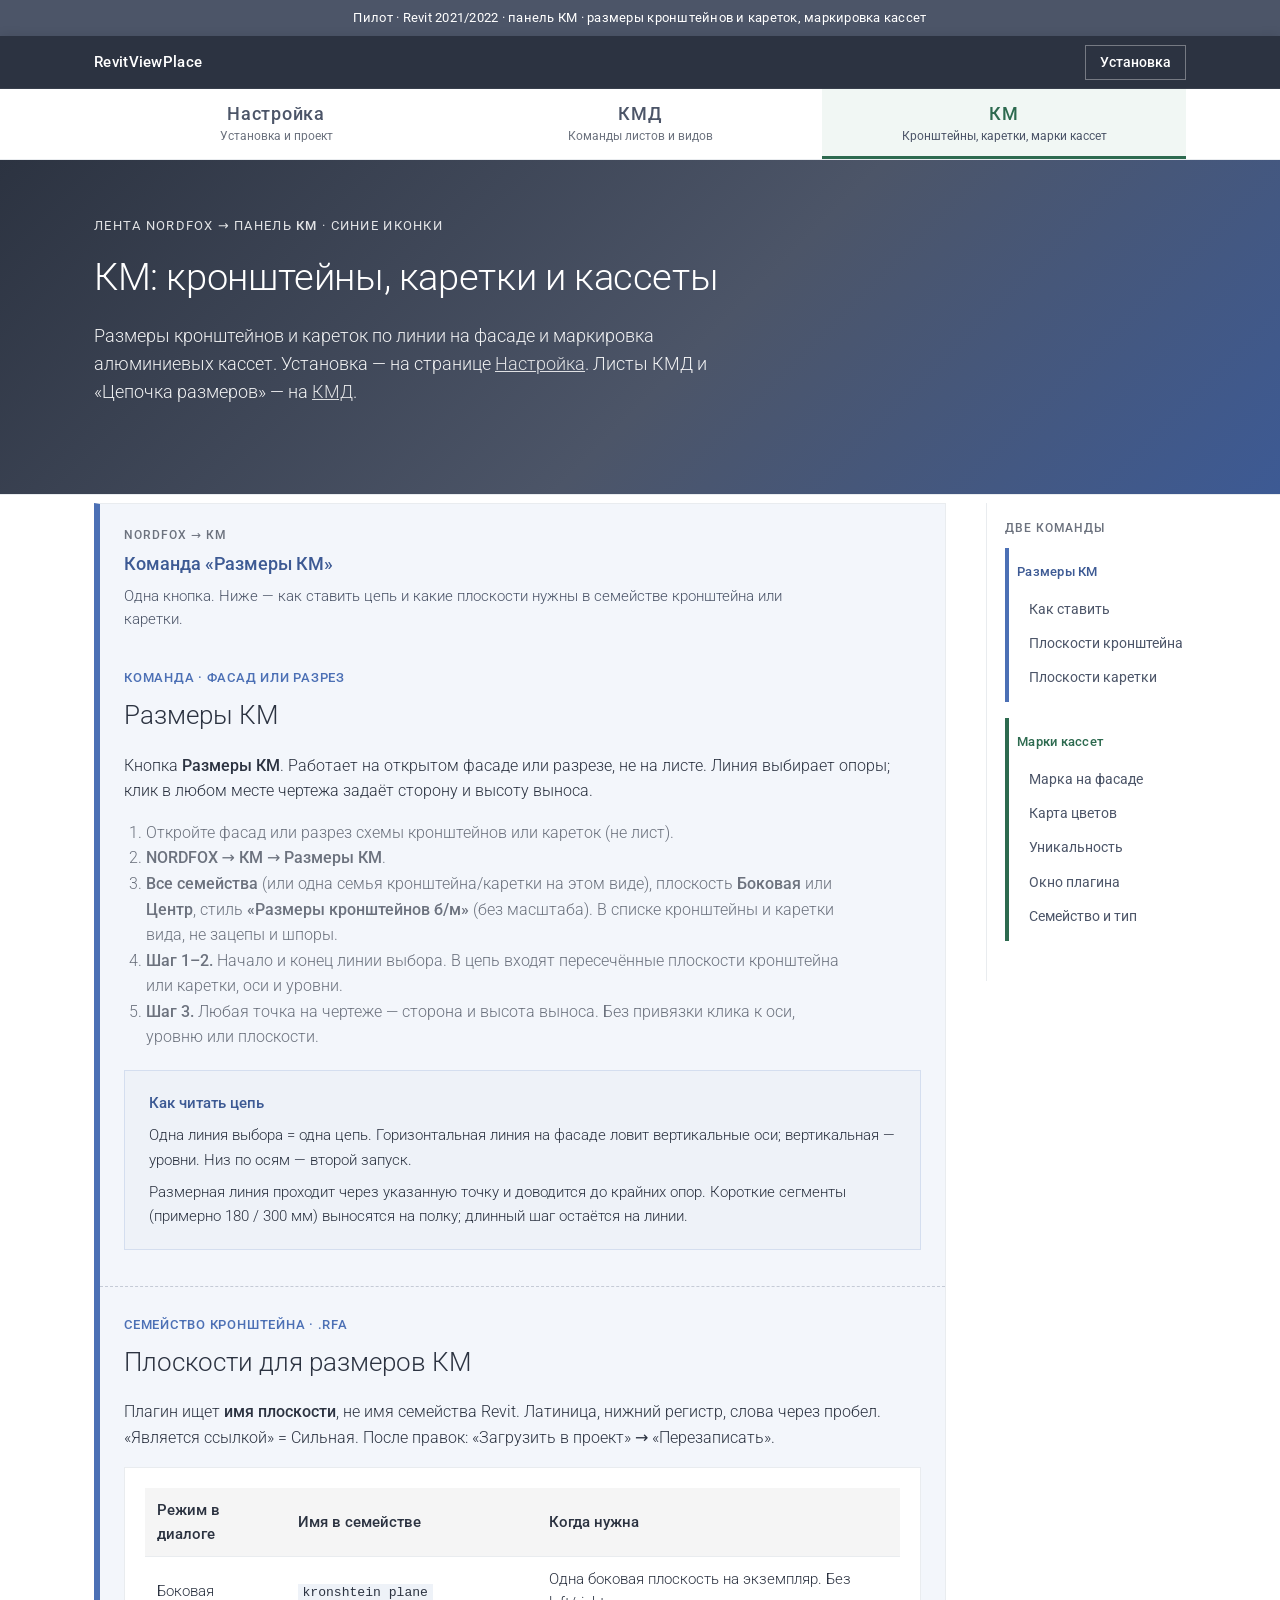
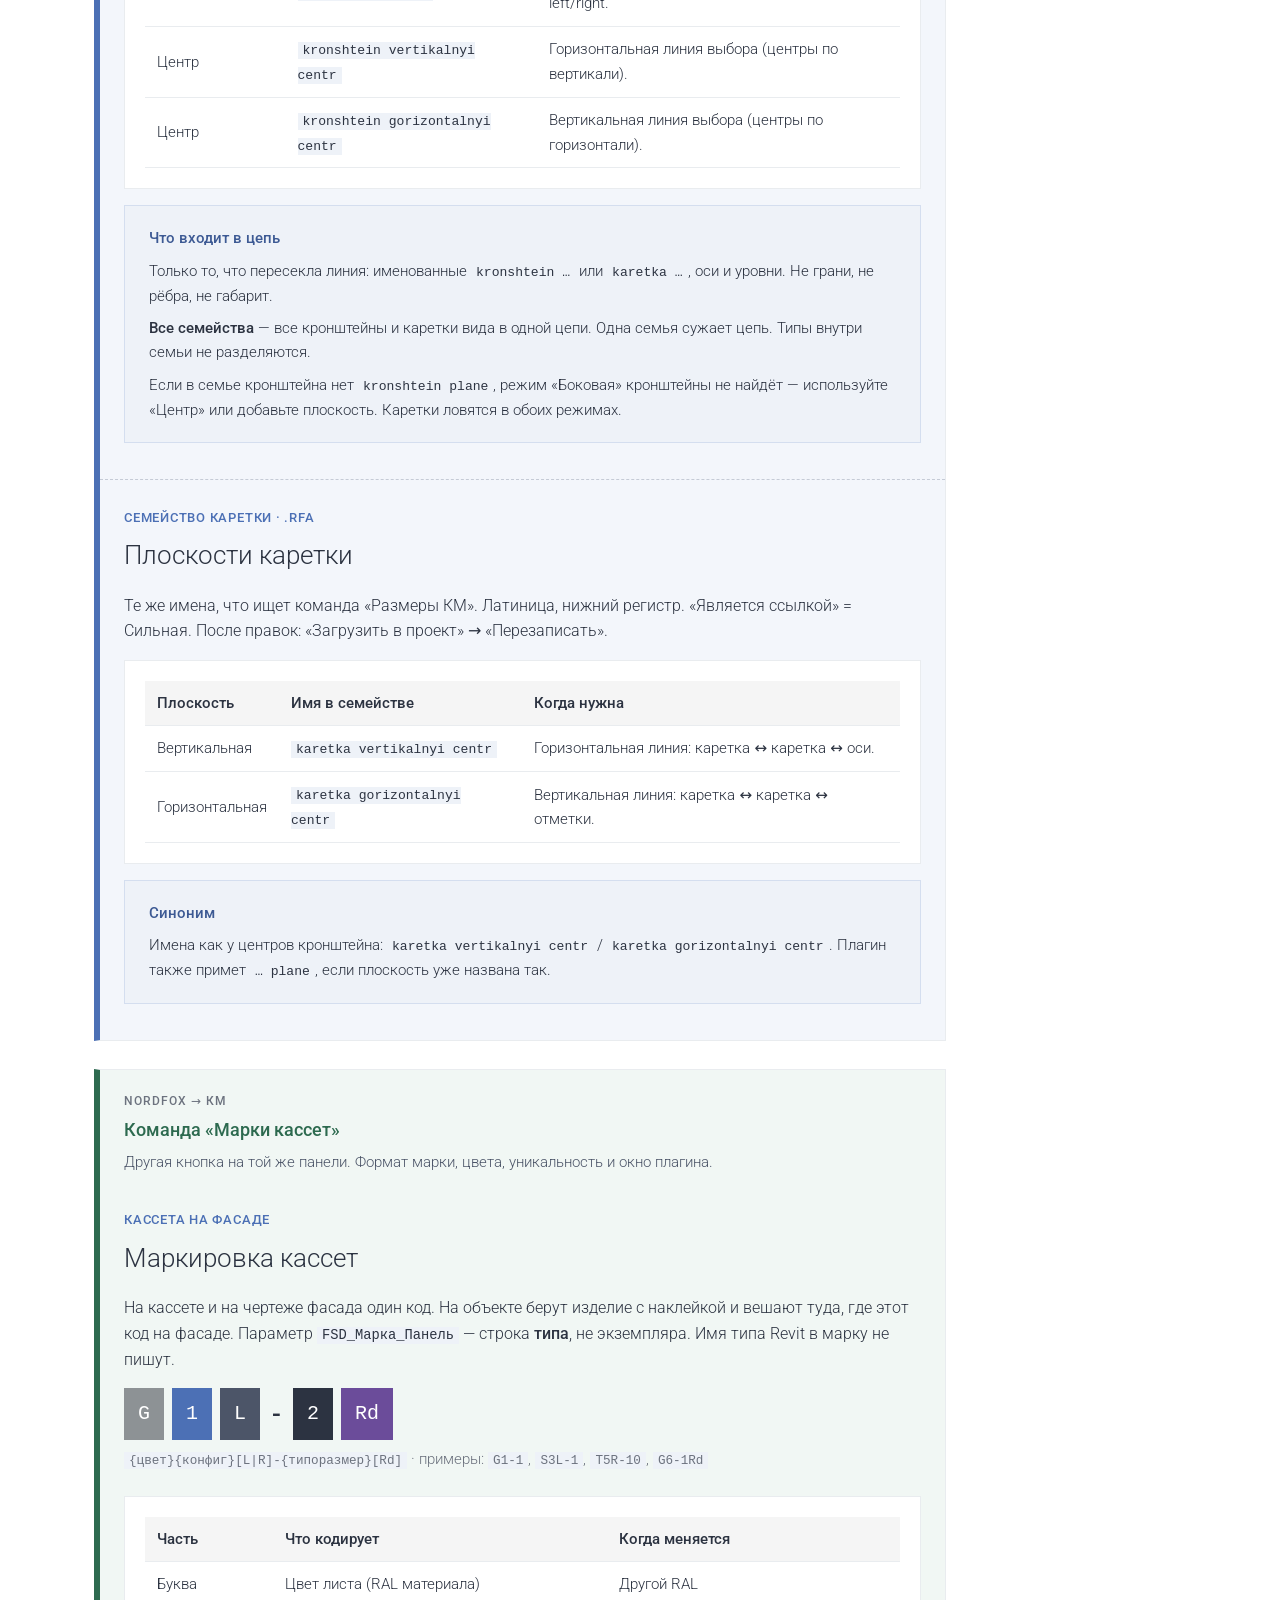
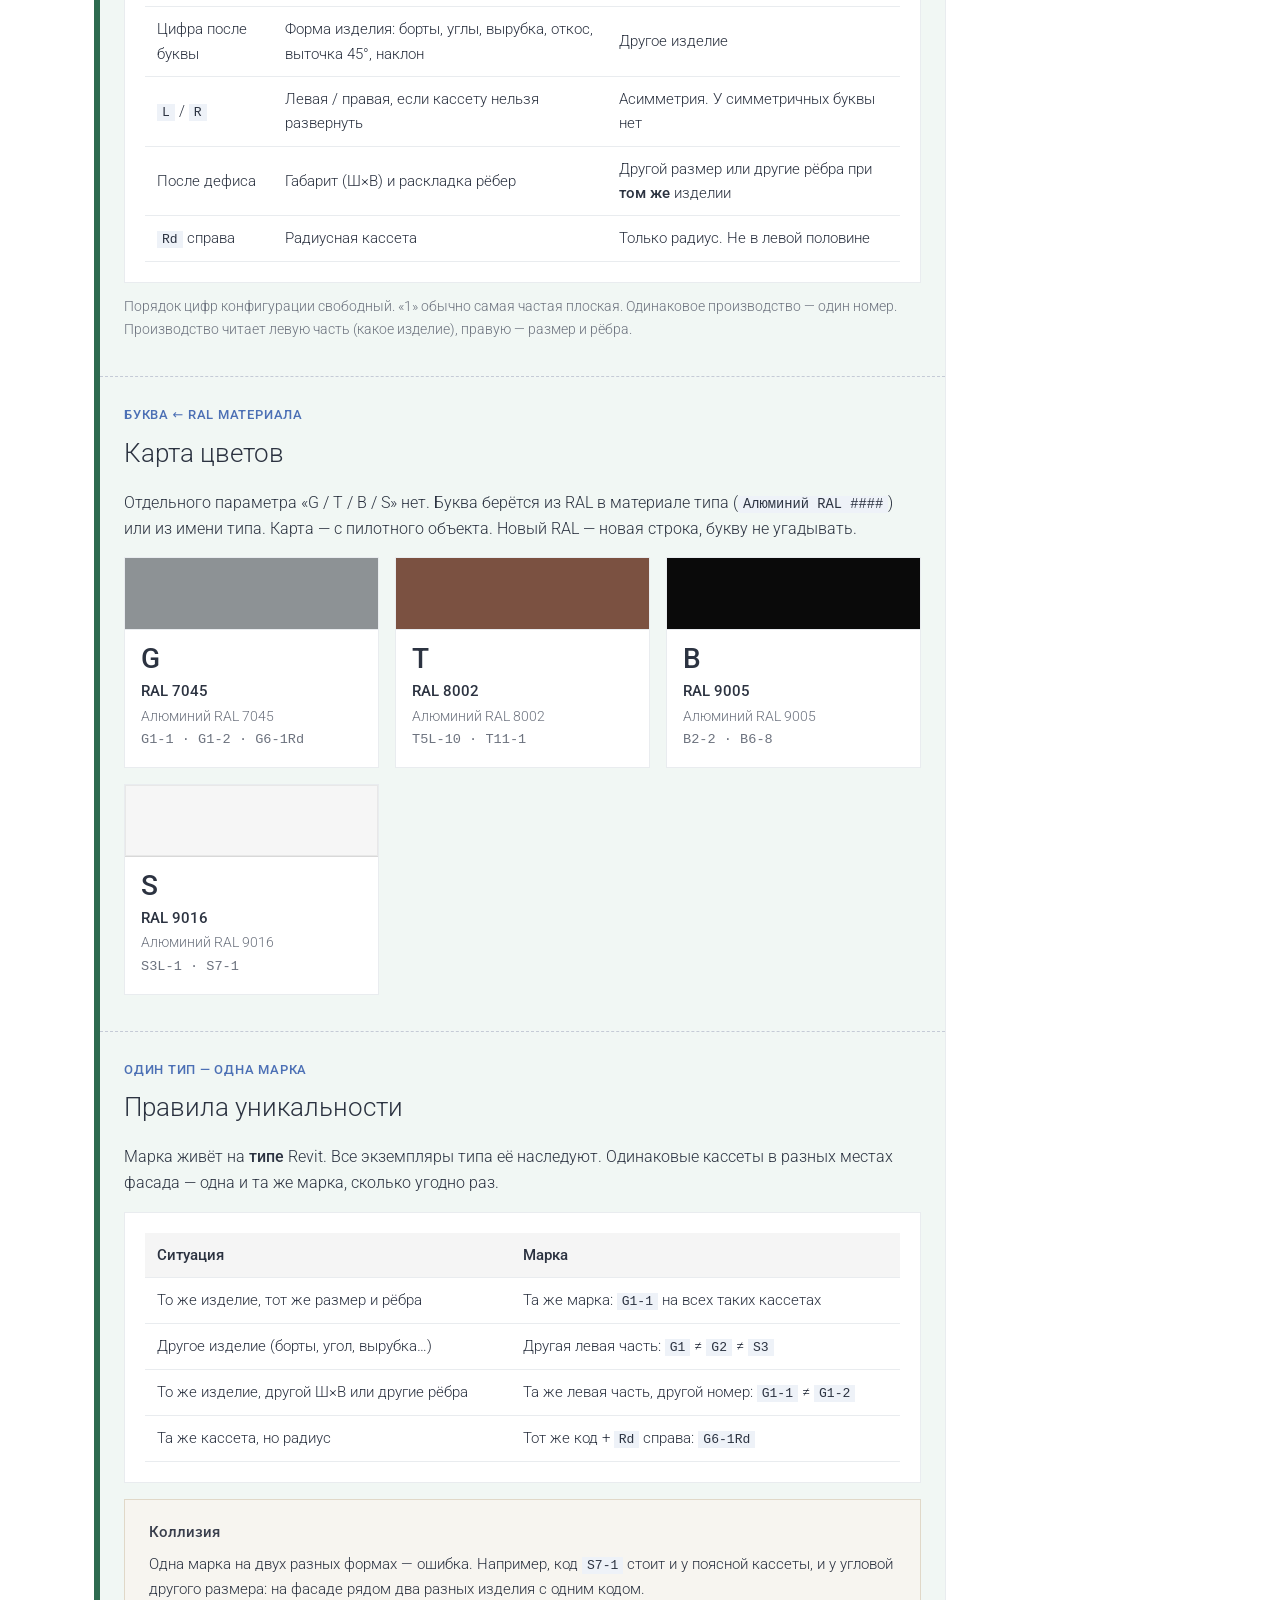
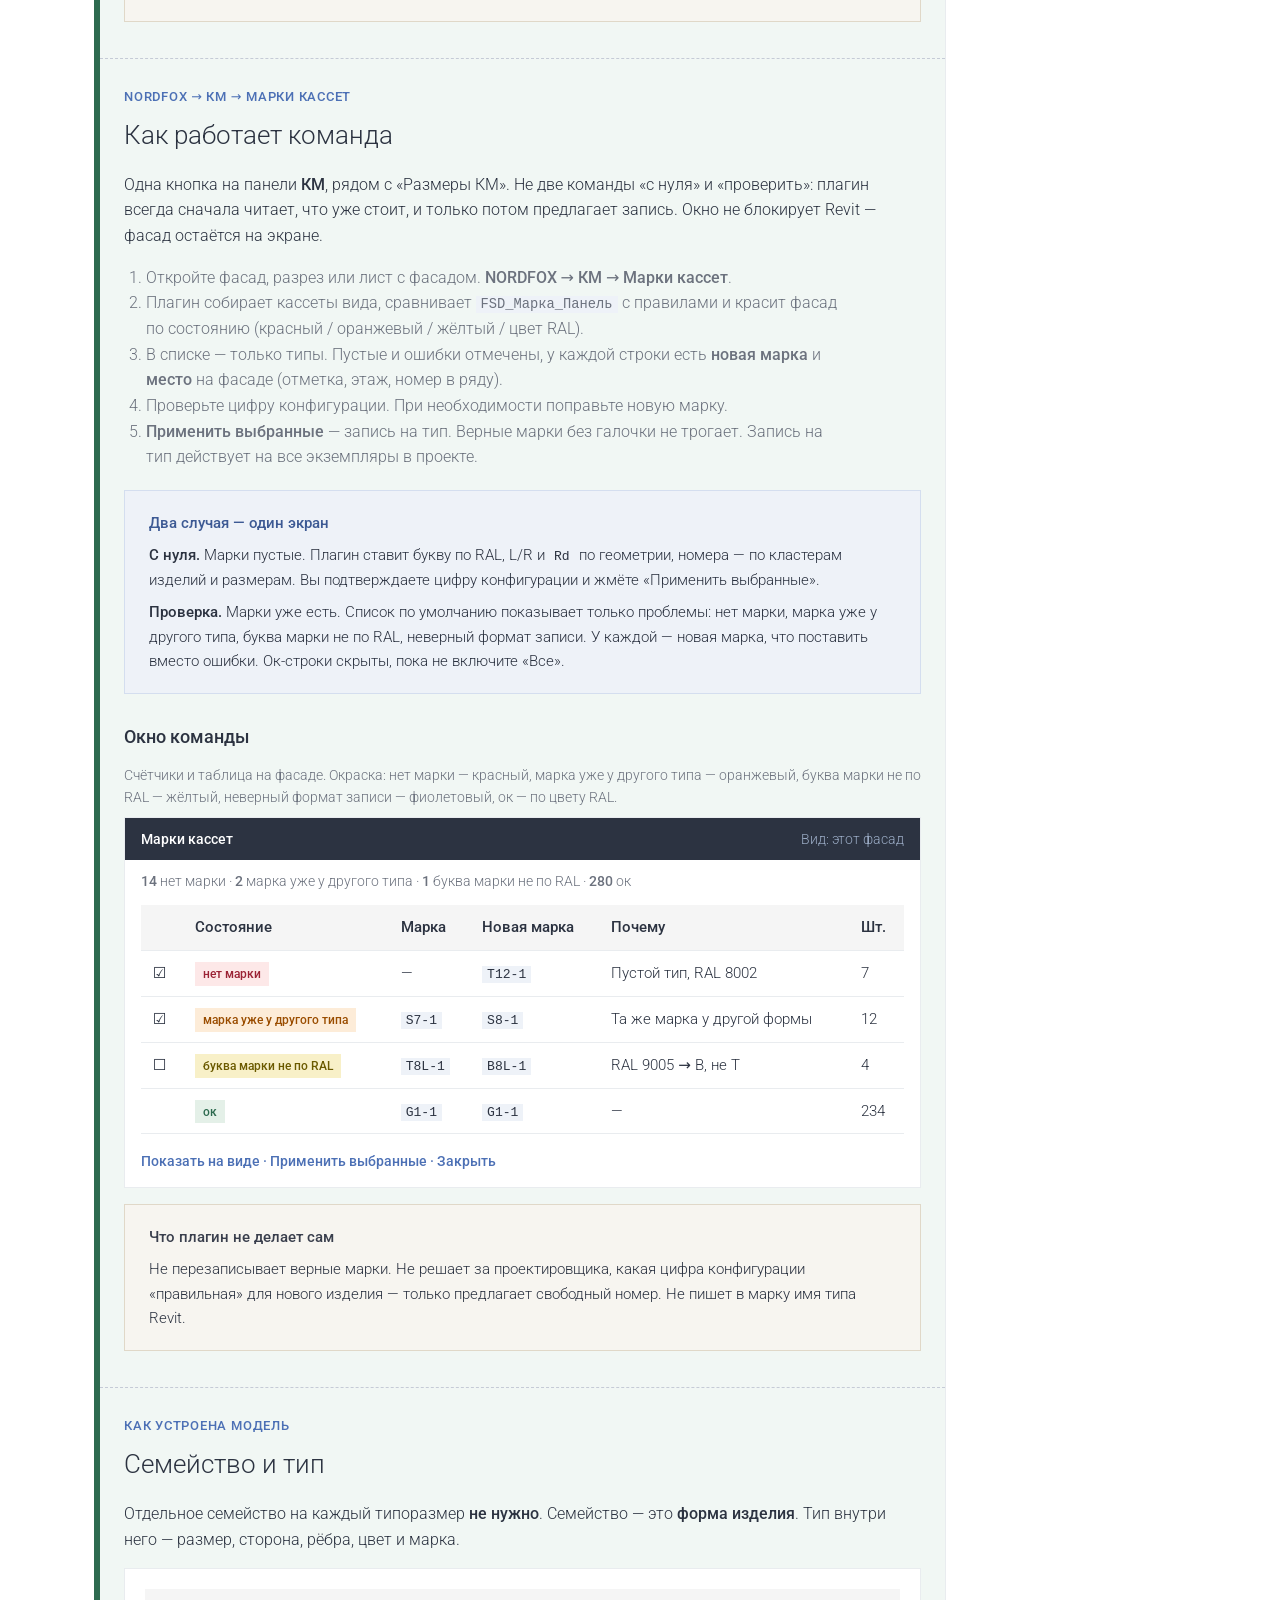
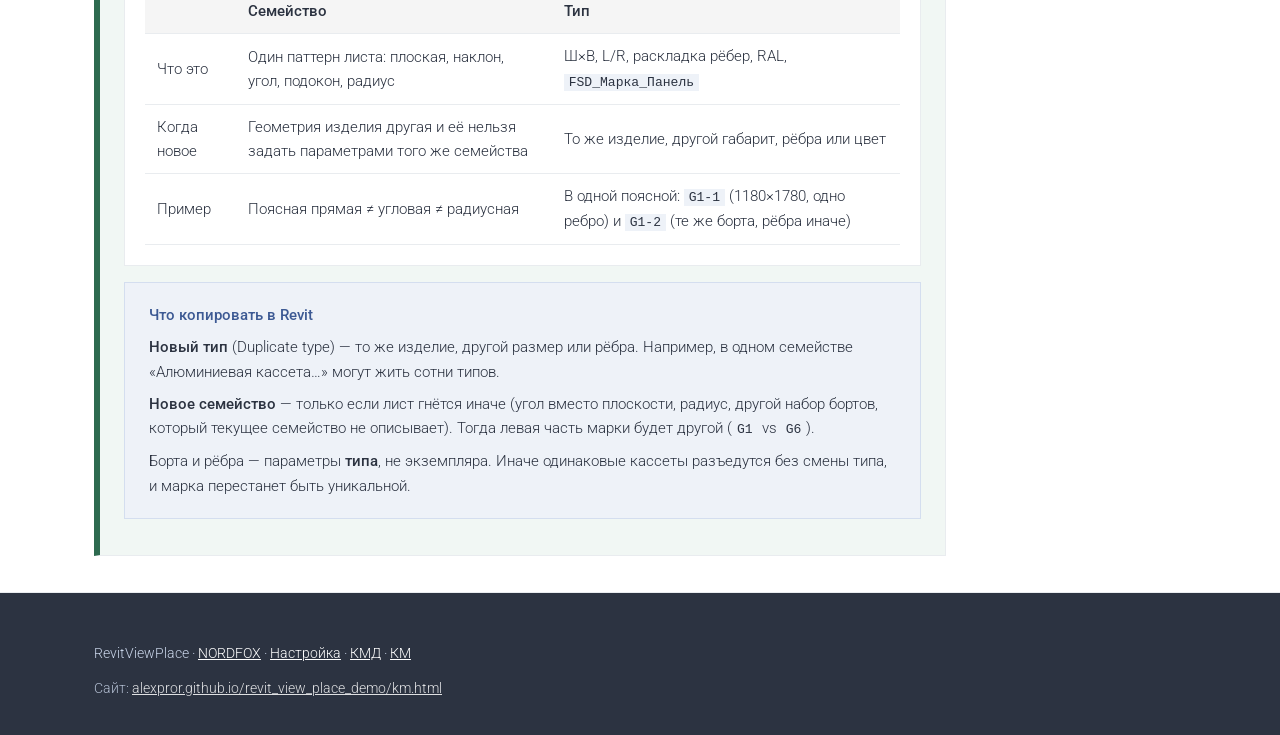
==== km.html @ 83d01772 "Publish KM carriage centr planes and cassette status labels." ====
<!DOCTYPE html>
<html lang="ru">
<head>
  <meta charset="utf-8" />
  <meta name="viewport" content="width=device-width, initial-scale=1" />
  <meta name="robots" content="noindex, nofollow" />
  <title>КМ — размеры и маркировка кассет · NORDFOX</title>
  <link rel="stylesheet" href="style.css" />
</head>
<body class="page-km">

  <header class="site-header">
    <div class="pilot-banner">Пилот · Revit 2021/2022 · панель КМ · размеры кронштейнов и кареток, маркировка кассет</div>
    <nav class="site-nav">
      <div class="wrap site-nav-inner">
        <a class="site-brand" href="index.html">RevitViewPlace</a>
        <a class="site-nav-cta" href="index.html#install">Установка</a>
      </div>
    </nav>
    <nav class="site-tabs" aria-label="Разделы сайта">
      <div class="wrap site-tabs-inner site-tabs-3">
        <a class="tab-setup" href="index.html">
          <span class="tab-name">Настройка</span>
          <span class="tab-desc">Установка и проект</span>
        </a>
        <a class="tab-kmd" href="kmd.html">
          <span class="tab-name">КМД</span>
          <span class="tab-desc">Команды листов и видов</span>
        </a>
        <a class="tab-km is-current" href="km.html" aria-current="page">
          <span class="tab-name">КМ</span>
          <span class="tab-desc">Кронштейны, каретки, марки кассет</span>
        </a>
      </div>
    </nav>
  </header>

  <section class="hero" id="top">
    <div class="wrap">
      <p class="eyebrow">Лента NORDFOX → панель <strong>КМ</strong> · синие иконки</p>
      <h1>КМ: кронштейны, каретки и кассеты</h1>
      <p class="lead">Размеры кронштейнов и кареток по линии на фасаде и маркировка алюминиевых кассет. Установка — на странице <a href="index.html" style="color:#fff;opacity:.9">Настройка</a>. Листы КМД и «Цепочка размеров» — на <a href="kmd.html" style="color:#fff;opacity:.9">КМД</a>.</p>
    </div>
  </section>

  <div class="doc-shell">
    <div class="wrap doc-layout">
      <aside class="doc-toc" aria-label="Команды КМ">
        <p class="doc-toc-title">Две команды</p>
        <nav class="doc-toc-nav toc-cmd toc-cmd-dims">
          <p class="toc-cmd-label"><a href="#cmd-dims">Размеры КМ</a></p>
          <a href="#dims">Как ставить</a>
          <a href="#planes">Плоскости кронштейна</a>
          <a href="#karetka">Плоскости каретки</a>
        </nav>
        <nav class="doc-toc-nav toc-cmd toc-cmd-marks">
          <p class="toc-cmd-label"><a href="#cmd-marks">Марки кассет</a></p>
          <a href="#mark">Марка на фасаде</a>
          <a href="#colors">Карта цветов</a>
          <a href="#unique">Уникальность</a>
          <a href="#plugin">Окно плагина</a>
          <a href="#families">Семейство и тип</a>
        </nav>
      </aside>
      <div class="doc-main">

  <div class="cmd-block cmd-block-dims" id="cmd-dims">
    <header class="cmd-block-head">
      <p class="cmd-block-kicker">NORDFOX → КМ</p>
      <p class="cmd-block-title">Команда «Размеры КМ»</p>
      <p class="cmd-block-lead">Одна кнопка. Ниже — как ставить цепь и какие плоскости нужны в семействе кронштейна или каретки.</p>
    </header>

  <section class="section section-alt" id="dims">
    <div class="section-inner">
      <p class="section-kicker">Команда · фасад или разрез</p>
      <h2>Размеры КМ</h2>
      <p class="lead-section">Кнопка <strong>Размеры КМ</strong>. Работает на открытом фасаде или разрезе, не на листе. Линия выбирает опоры; клик в любом месте чертежа задаёт сторону и высоту выноса.</p>

      <ol class="steps">
        <li>Откройте фасад или разрез схемы кронштейнов или кареток (не лист).</li>
        <li><strong>NORDFOX → КМ → Размеры КМ</strong>.</li>
        <li><strong>Все семейства</strong> (или одна семья кронштейна/каретки на этом виде), плоскость <strong>Боковая</strong> или <strong>Центр</strong>, стиль <strong>«Размеры кронштейнов б/м»</strong> (без масштаба). В списке кронштейны и каретки вида, не зацепы и шпоры.</li>
        <li><strong>Шаг 1–2.</strong> Начало и конец линии выбора. В цепь входят пересечённые плоскости кронштейна или каретки, оси и уровни.</li>
        <li><strong>Шаг 3.</strong> Любая точка на чертеже — сторона и высота выноса. Без привязки клика к оси, уровню или плоскости.</li>
      </ol>

      <div class="callout" style="margin-top: 20px;">
        <h4>Как читать цепь</h4>
        <p>Одна линия выбора = одна цепь. Горизонтальная линия на фасаде ловит вертикальные оси; вертикальная — уровни. Низ по осям — второй запуск.</p>
        <p>Размерная линия проходит через указанную точку и доводится до крайних опор. Короткие сегменты (примерно 180 / 300 мм) выносятся на полку; длинный шаг остаётся на линии.</p>
      </div>
    </div>
  </section>

  <section class="section" id="planes">
    <div class="section-inner">
      <p class="section-kicker">Семейство кронштейна · .rfa</p>
      <h2>Плоскости для размеров КМ</h2>
      <p class="lead-section">Плагин ищет <strong>имя плоскости</strong>, не имя семейства Revit. Латиница, нижний регистр, слова через пробел. «Является ссылкой» = Сильная. После правок: «Загрузить в проект» → «Перезаписать».</p>

      <div class="plane-diagram">
        <table>
          <thead>
            <tr><th>Режим в диалоге</th><th>Имя в семействе</th><th>Когда нужна</th></tr>
          </thead>
          <tbody>
            <tr>
              <td>Боковая</td>
              <td><code>kronshtein plane</code></td>
              <td>Одна боковая плоскость на экземпляр. Без left/right.</td>
            </tr>
            <tr>
              <td>Центр</td>
              <td><code>kronshtein vertikalnyi centr</code></td>
              <td>Горизонтальная линия выбора (центры по вертикали).</td>
            </tr>
            <tr>
              <td>Центр</td>
              <td><code>kronshtein gorizontalnyi centr</code></td>
              <td>Вертикальная линия выбора (центры по горизонтали).</td>
            </tr>
          </tbody>
        </table>
      </div>

      <div class="callout" style="margin-top: 16px;">
        <h4>Что входит в цепь</h4>
        <p>Только то, что пересекла линия: именованные <code>kronshtein …</code> или <code>karetka …</code>, оси и уровни. Не грани, не рёбра, не габарит.</p>
        <p><strong>Все семейства</strong> — все кронштейны и каретки вида в одной цепи. Одна семья сужает цепь. Типы внутри семьи не разделяются.</p>
        <p>Если в семье кронштейна нет <code>kronshtein plane</code>, режим «Боковая» кронштейны не найдёт — используйте «Центр» или добавьте плоскость. Каретки ловятся в обоих режимах.</p>
      </div>
    </div>
  </section>

  <section class="section section-alt" id="karetka">
    <div class="section-inner">
      <p class="section-kicker">Семейство каретки · .rfa</p>
      <h2>Плоскости каретки</h2>
      <p class="lead-section">Те же имена, что ищет команда «Размеры КМ». Латиница, нижний регистр. «Является ссылкой» = Сильная. После правок: «Загрузить в проект» → «Перезаписать».</p>

      <div class="plane-diagram">
        <table>
          <thead>
            <tr><th>Плоскость</th><th>Имя в семействе</th><th>Когда нужна</th></tr>
          </thead>
          <tbody>
            <tr>
              <td>Вертикальная</td>
              <td><code>karetka vertikalnyi centr</code></td>
              <td>Горизонтальная линия: каретка ↔ каретка ↔ оси.</td>
            </tr>
            <tr>
              <td>Горизонтальная</td>
              <td><code>karetka gorizontalnyi centr</code></td>
              <td>Вертикальная линия: каретка ↔ каретка ↔ отметки.</td>
            </tr>
          </tbody>
        </table>
      </div>

      <div class="callout" style="margin-top: 16px;">
        <h4>Синоним</h4>
        <p>Имена как у центров кронштейна: <code>karetka vertikalnyi centr</code> / <code>karetka gorizontalnyi centr</code>. Плагин также примет <code>… plane</code>, если плоскость уже названа так.</p>
      </div>
    </div>
  </section>

  </div><!-- /.cmd-block-dims -->

  <div class="cmd-block cmd-block-marks" id="cmd-marks">
    <header class="cmd-block-head">
      <p class="cmd-block-kicker">NORDFOX → КМ</p>
      <p class="cmd-block-title">Команда «Марки кассет»</p>
      <p class="cmd-block-lead">Другая кнопка на той же панели. Формат марки, цвета, уникальность и окно плагина.</p>
    </header>

  <section class="section section-alt" id="mark">
    <div class="section-inner">
      <p class="section-kicker">Кассета на фасаде</p>
      <h2>Маркировка кассет</h2>
      <p class="lead-section">На кассете и на чертеже фасада один код. На объекте берут изделие с наклейкой и вешают туда, где этот код на фасаде. Параметр <strong><code>FSD_Марка_Панель</code></strong> — строка <strong>типа</strong>, не экземпляра. Имя типа Revit в марку не пишут.</p>

      <div class="mark-formula" aria-label="Формат марки">
        <span class="mark-part mark-part-color">G</span>
        <span class="mark-part mark-part-cfg">1</span>
        <span class="mark-part mark-part-lr">L</span>
        <span class="mark-sep">-</span>
        <span class="mark-part mark-part-size">2</span>
        <span class="mark-part mark-part-rd">Rd</span>
      </div>
      <p class="mark-formula-caption"><code>{цвет}{конфиг}[L|R]-{типоразмер}[Rd]</code> · примеры: <code>G1-1</code>, <code>S3L-1</code>, <code>T5R-10</code>, <code>G6-1Rd</code></p>

      <div class="plane-diagram" style="margin-top: 24px;">
        <table>
          <thead>
            <tr><th>Часть</th><th>Что кодирует</th><th>Когда меняется</th></tr>
          </thead>
          <tbody>
            <tr>
              <td>Буква</td>
              <td>Цвет листа (RAL материала)</td>
              <td>Другой RAL</td>
            </tr>
            <tr>
              <td>Цифра после буквы</td>
              <td>Форма изделия: борты, углы, вырубка, откос, выточка 45°, наклон</td>
              <td>Другое изделие</td>
            </tr>
            <tr>
              <td><code>L</code> / <code>R</code></td>
              <td>Левая / правая, если кассету нельзя развернуть</td>
              <td>Асимметрия. У симметричных буквы нет</td>
            </tr>
            <tr>
              <td>После дефиса</td>
              <td>Габарит (Ш×В) и раскладка рёбер</td>
              <td>Другой размер или другие рёбра при <strong>том же</strong> изделии</td>
            </tr>
            <tr>
              <td><code>Rd</code> справа</td>
              <td>Радиусная кассета</td>
              <td>Только радиус. Не в левой половине</td>
            </tr>
          </tbody>
        </table>
      </div>

      <p class="note">Порядок цифр конфигурации свободный. «1» обычно самая частая плоская. Одинаковое производство — один номер. Производство читает левую часть (какое изделие), правую — размер и рёбра.</p>
    </div>
  </section>

  <section class="section" id="colors">
    <div class="section-inner">
      <p class="section-kicker">Буква ← RAL материала</p>
      <h2>Карта цветов</h2>
      <p class="lead-section">Отдельного параметра «G / T / B / S» нет. Буква берётся из RAL в материале типа (<code>Алюминий RAL ####</code>) или из имени типа. Карта — с пилотного объекта. Новый RAL — новая строка, букву не угадывать.</p>

      <div class="color-map">
        <article class="color-card">
          <div class="color-swatch" style="background:#8D9295" title="RAL 7045"></div>
          <div class="color-body">
            <p class="color-letter">G</p>
            <p class="color-ral">RAL 7045</p>
            <p class="color-name">Алюминий RAL 7045</p>
            <p class="color-ex">G1-1 · G1-2 · G6-1Rd</p>
          </div>
        </article>
        <article class="color-card">
          <div class="color-swatch" style="background:#7B5141" title="RAL 8002"></div>
          <div class="color-body">
            <p class="color-letter">T</p>
            <p class="color-ral">RAL 8002</p>
            <p class="color-name">Алюминий RAL 8002</p>
            <p class="color-ex">T5L-10 · T11-1</p>
          </div>
        </article>
        <article class="color-card">
          <div class="color-swatch color-swatch-dark" style="background:#0A0A0A" title="RAL 9005"></div>
          <div class="color-body">
            <p class="color-letter">B</p>
            <p class="color-ral">RAL 9005</p>
            <p class="color-name">Алюминий RAL 9005</p>
            <p class="color-ex">B2-2 · B6-8</p>
          </div>
        </article>
        <article class="color-card">
          <div class="color-swatch color-swatch-light" style="background:#F6F6F6" title="RAL 9016"></div>
          <div class="color-body">
            <p class="color-letter">S</p>
            <p class="color-ral">RAL 9016</p>
            <p class="color-name">Алюминий RAL 9016</p>
            <p class="color-ex">S3L-1 · S7-1</p>
          </div>
        </article>
      </div>
    </div>
  </section>

  <section class="section section-alt" id="unique">
    <div class="section-inner">
      <p class="section-kicker">Один тип — одна марка</p>
      <h2>Правила уникальности</h2>
      <p class="lead-section">Марка живёт на <strong>типе</strong> Revit. Все экземпляры типа её наследуют. Одинаковые кассеты в разных местах фасада — одна и та же марка, сколько угодно раз.</p>

      <div class="plane-diagram">
        <table>
          <thead>
            <tr><th>Ситуация</th><th>Марка</th></tr>
          </thead>
          <tbody>
            <tr>
              <td>То же изделие, тот же размер и рёбра</td>
              <td>Та же марка: <code>G1-1</code> на всех таких кассетах</td>
            </tr>
            <tr>
              <td>Другое изделие (борты, угол, вырубка…)</td>
              <td>Другая левая часть: <code>G1</code> ≠ <code>G2</code> ≠ <code>S3</code></td>
            </tr>
            <tr>
              <td>То же изделие, другой Ш×В или другие рёбра</td>
              <td>Та же левая часть, другой номер: <code>G1-1</code> ≠ <code>G1-2</code></td>
            </tr>
            <tr>
              <td>Та же кассета, но радиус</td>
              <td>Тот же код + <code>Rd</code> справа: <code>G6-1Rd</code></td>
            </tr>
          </tbody>
        </table>
      </div>

      <div class="callout note-callout" style="margin-top: 16px;">
        <h4>Коллизия</h4>
        <p>Одна марка на двух разных формах — ошибка. Например, код <code>S7-1</code> стоит и у поясной кассеты, и у угловой другого размера: на фасаде рядом два разных изделия с одним кодом.</p>
      </div>
    </div>
  </section>

  <section class="section" id="plugin">
    <div class="section-inner">
      <p class="section-kicker">NORDFOX → КМ → Марки кассет</p>
      <h2>Как работает команда</h2>
      <p class="lead-section">Одна кнопка на панели <strong>КМ</strong>, рядом с «Размеры КМ». Не две команды «с нуля» и «проверить»: плагин всегда сначала читает, что уже стоит, и только потом предлагает запись. Окно не блокирует Revit — фасад остаётся на экране.</p>

      <ol class="steps">
        <li>Откройте фасад, разрез или лист с фасадом. <strong>NORDFOX → КМ → Марки кассет</strong>.</li>
        <li>Плагин собирает кассеты вида, сравнивает <code>FSD_Марка_Панель</code> с правилами и красит фасад по состоянию (красный / оранжевый / жёлтый / цвет RAL).</li>
        <li>В списке — только типы. Пустые и ошибки отмечены, у каждой строки есть <strong>новая марка</strong> и <strong>место</strong> на фасаде (отметка, этаж, номер в ряду).</li>
        <li>Проверьте цифру конфигурации. При необходимости поправьте новую марку.</li>
        <li><strong>Применить выбранные</strong> — запись на тип. Верные марки без галочки не трогает. Запись на тип действует на все экземпляры в проекте.</li>
      </ol>

      <div class="callout" style="margin-top: 20px;">
        <h4>Два случая — один экран</h4>
        <p><strong>С нуля.</strong> Марки пустые. Плагин ставит букву по RAL, L/R и <code>Rd</code> по геометрии, номера — по кластерам изделий и размерам. Вы подтверждаете цифру конфигурации и жмёте «Применить выбранные».</p>
        <p><strong>Проверка.</strong> Марки уже есть. Список по умолчанию показывает только проблемы: нет марки, марка уже у другого типа, буква марки не по RAL, неверный формат записи. У каждой — новая марка, что поставить вместо ошибки. Ок-строки скрыты, пока не включите «Все».</p>
      </div>

      <h3 class="subhead">Окно команды</h3>
      <p class="note" style="margin-top:0">Счётчики и таблица на фасаде. Окраска: нет марки — красный, марка уже у другого типа — оранжевый, буква марки не по RAL — жёлтый, неверный формат записи — фиолетовый, ок — по цвету RAL.</p>

      <div class="ui-mock">
        <div class="ui-mock-bar">
          <span>Марки кассет</span>
          <span class="ui-mock-scope">Вид: этот фасад</span>
        </div>
        <p class="ui-mock-stats"><strong>14</strong> нет марки · <strong>2</strong> марка уже у другого типа · <strong>1</strong> буква марки не по RAL · <strong>280</strong> ок</p>
        <div class="plane-diagram ui-mock-table">
          <table>
            <thead>
              <tr>
                <th></th>
                <th>Состояние</th>
                <th>Марка</th>
                <th>Новая марка</th>
                <th>Почему</th>
                <th>Шт.</th>
              </tr>
            </thead>
            <tbody>
              <tr>
                <td>☑</td>
                <td><span class="st-pill st-empty">нет марки</span></td>
                <td>—</td>
                <td><code>T12-1</code></td>
                <td>Пустой тип, RAL 8002</td>
                <td>7</td>
              </tr>
              <tr>
                <td>☑</td>
                <td><span class="st-pill st-dup">марка уже у другого типа</span></td>
                <td><code>S7-1</code></td>
                <td><code>S8-1</code></td>
                <td>Та же марка у другой формы</td>
                <td>12</td>
              </tr>
              <tr>
                <td>☐</td>
                <td><span class="st-pill st-warn">буква марки не по RAL</span></td>
                <td><code>T8L-1</code></td>
                <td><code>B8L-1</code></td>
                <td>RAL 9005 → B, не T</td>
                <td>4</td>
              </tr>
              <tr>
                <td></td>
                <td><span class="st-pill st-ok">ок</span></td>
                <td><code>G1-1</code></td>
                <td><code>G1-1</code></td>
                <td>—</td>
                <td>234</td>
              </tr>
            </tbody>
          </table>
        </div>
        <p class="ui-mock-actions">Показать на виде · Применить выбранные · Закрыть</p>
      </div>

      <div class="callout note-callout" style="margin-top: 16px;">
        <h4>Что плагин не делает сам</h4>
        <p>Не перезаписывает верные марки. Не решает за проектировщика, какая цифра конфигурации «правильная» для нового изделия — только предлагает свободный номер. Не пишет в марку имя типа Revit.</p>
      </div>
    </div>
  </section>

  <section class="section section-alt" id="families">
    <div class="section-inner">
      <p class="section-kicker">Как устроена модель</p>
      <h2>Семейство и тип</h2>
      <p class="lead-section">Отдельное семейство на каждый типоразмер <strong>не нужно</strong>. Семейство — это <strong>форма изделия</strong>. Тип внутри него — размер, сторона, рёбра, цвет и марка.</p>

      <div class="plane-diagram">
        <table>
          <thead>
            <tr><th></th><th>Семейство</th><th>Тип</th></tr>
          </thead>
          <tbody>
            <tr>
              <td>Что это</td>
              <td>Один паттерн листа: плоская, наклон, угол, подокон, радиус</td>
              <td>Ш×В, L/R, раскладка рёбер, RAL, <code>FSD_Марка_Панель</code></td>
            </tr>
            <tr>
              <td>Когда новое</td>
              <td>Геометрия изделия другая и её нельзя задать параметрами того же семейства</td>
              <td>То же изделие, другой габарит, рёбра или цвет</td>
            </tr>
            <tr>
              <td>Пример</td>
              <td>Поясная прямая ≠ угловая ≠ радиусная</td>
              <td>В одной поясной: <code>G1-1</code> (1180×1780, одно ребро) и <code>G1-2</code> (те же борта, рёбра иначе)</td>
            </tr>
          </tbody>
        </table>
      </div>

      <div class="callout" style="margin-top: 16px;">
        <h4>Что копировать в Revit</h4>
        <p><strong>Новый тип</strong> (Duplicate type) — то же изделие, другой размер или рёбра. Например, в одном семействе «Алюминиевая кассета…» могут жить сотни типов.</p>
        <p><strong>Новое семейство</strong> — только если лист гнётся иначе (угол вместо плоскости, радиус, другой набор бортов, который текущее семейство не описывает). Тогда левая часть марки будет другой (<code>G1</code> vs <code>G6</code>).</p>
        <p>Борта и рёбра — параметры <strong>типа</strong>, не экземпляра. Иначе одинаковые кассеты разъедутся без смены типа, и марка перестанет быть уникальной.</p>
      </div>
    </div>
  </section>

  </div><!-- /.cmd-block-marks -->

      </div><!-- /.doc-main -->
    </div><!-- /.doc-layout -->
  </div><!-- /.doc-shell -->

  <footer>
    <div class="wrap">
      <p>RevitViewPlace · <a href="https://nordfox.ru/">NORDFOX</a> · <a href="index.html">Настройка</a> · <a href="kmd.html">КМД</a> · <a href="km.html">КМ</a></p>
      <p class="footer-meta">Сайт: <a href="https://alexpror.github.io/revit_view_place_demo/km.html">alexpror.github.io/revit_view_place_demo/km.html</a></p>
    </div>
  </footer>

</body>
</html>
---- style.css ----
/* Палитра и типографика — nordfox.ru (Elementor: #4C70B5, #2C3341, Roboto) */
@import url("https://fonts.googleapis.com/css2?family=Roboto:wght@300;400;500;700&display=swap");

:root {
  --ink: #2c3341;
  --ink-2: #3a3f4d;
  --muted: #6c727e;
  --line: #e9ecef;
  --bg: #f5f5f5;
  --white: #fff;
  --nf-blue: #4c70b5;
  --nf-blue-dark: #3d5a94;
  --nf-slate: #4c5568;
  --nf-gray: #6c727e;
  --accent: #4c70b5;
  --ok: #2d6a4f;
  --kmd: #4c70b5;
  --kmd-bg: #e8eef8;
  --kmd-bg-soft: #f3f6fb;
  --km: #2d6a4f;
  --km-bg: #e6f4ee;
  --km-bg-soft: #f1f7f4;
  --chain: #4a5c8a;
  --chain-bg: #e8ebf4;
  --chain-bg-soft: #f1f3f8;
  --orient: #5c5346;
  --orient-bg: #f1ece4;
  --orient-bg-soft: #f6f3ee;
}

* { box-sizing: border-box; }
html { scroll-behavior: smooth; scroll-padding-top: 160px; }
body {
  margin: 0;
  font: 16px/1.6 "Roboto", "Segoe UI", system-ui, sans-serif;
  font-weight: 300;
  color: var(--ink);
  background: var(--white);
}
.wrap { max-width: 1140px; margin: 0 auto; padding: 0 24px; }
strong { font-weight: 500; }

.site-header { position: sticky; top: 0; z-index: 100; }
.pilot-banner {
  background: var(--nf-slate);
  color: #fff;
  text-align: center;
  font-size: 0.8rem;
  font-weight: 400;
  letter-spacing: 0.02em;
  padding: 8px 16px;
}
.site-nav {
  background: var(--ink);
  border-bottom: 1px solid rgba(255, 255, 255, 0.06);
  box-shadow: 0 1px 12px rgba(0, 0, 0, 0.12);
}
.site-nav-inner {
  display: flex;
  align-items: center;
  justify-content: space-between;
  gap: 16px 24px;
  min-height: 52px;
  flex-wrap: wrap;
}
.site-brand {
  text-decoration: none;
  color: #fff;
  font-weight: 500;
  font-size: 0.95rem;
  letter-spacing: 0.02em;
}
.site-nav-cta {
  color: #fff;
  text-decoration: none;
  font-size: 0.85rem;
  font-weight: 500;
  border: 1px solid rgba(255, 255, 255, 0.35);
  padding: 6px 14px;
}
.site-nav-cta:hover { border-color: #fff; }

.site-tabs {
  background: var(--white);
  border-bottom: 1px solid var(--line);
}
.site-tabs-inner {
  display: grid;
  grid-template-columns: 1fr 1fr;
}
.site-tabs-inner.site-tabs-3 {
  grid-template-columns: 1fr 1fr 1fr;
}
.site-tabs-3 .tab-name { font-size: 1.05rem; }
.site-tabs a {
  display: flex;
  flex-direction: column;
  align-items: center;
  justify-content: center;
  gap: 2px;
  text-decoration: none;
  text-align: center;
  padding: 14px 12px 12px;
  color: var(--nf-slate);
  border-bottom: 3px solid transparent;
  min-height: 64px;
}
.site-tabs a:hover { color: var(--nf-blue); background: #f7f8fb; }
.site-tabs a.is-current {
  color: var(--nf-blue-dark);
  font-weight: 500;
  background: #eef2f9;
  border-bottom-color: var(--nf-blue);
}
.page-setup .site-tabs a.is-current {
  color: var(--ink);
  background: #f3f4f6;
  border-bottom-color: var(--nf-slate);
}
.page-km .site-tabs a.is-current {
  color: var(--km);
  background: var(--km-bg-soft);
  border-bottom-color: var(--km);
}
.site-tabs .tab-name {
  font-size: 1.15rem;
  font-weight: 500;
  letter-spacing: 0.04em;
  line-height: 1.2;
}
.site-tabs .tab-desc {
  font-size: 0.78rem;
  font-weight: 400;
  color: var(--muted);
  line-height: 1.3;
}
.site-tabs a.is-current .tab-desc { color: var(--nf-slate); }

/* WordPress-like: контент + оглавление справа */
.doc-shell {
  background: var(--white);
  border-top: 1px solid var(--line);
}
.doc-layout {
  display: grid;
  grid-template-columns: minmax(0, 1fr) 200px;
  gap: 28px 40px;
  align-items: start;
  padding-top: 8px;
  padding-bottom: 8px;
}
.doc-main {
  min-width: 0;
  grid-column: 1;
  grid-row: 1;
}
.doc-toc {
  position: sticky;
  top: 168px;
  align-self: start;
  padding: 16px 0 24px;
  border-left: 1px solid var(--line);
  padding-left: 18px;
  max-height: calc(100vh - 100px);
  overflow: auto;
  grid-column: 2;
  grid-row: 1;
}
.doc-toc-title {
  margin: 0 0 10px;
  font-size: 0.72rem;
  font-weight: 500;
  letter-spacing: 0.08em;
  text-transform: uppercase;
  color: var(--muted);
}
.doc-toc-nav + .doc-toc-title { margin-top: 18px; }
.doc-toc-nav {
  display: flex;
  flex-direction: column;
  gap: 2px;
}
.doc-toc-nav a {
  display: block;
  text-decoration: none;
  color: var(--nf-slate);
  font-size: 0.875rem;
  font-weight: 400;
  padding: 5px 0;
  border-left: 2px solid transparent;
  padding-left: 10px;
  margin-left: -12px;
}
.doc-toc-nav a:hover {
  color: var(--nf-blue);
  border-left-color: var(--nf-blue);
}
.doc-main > .section:first-child {
  padding-top: 32px;
}
.doc-main .wrap,
.doc-main .section-inner {
  max-width: none;
  margin: 0;
  padding-left: 0;
  padding-right: 0;
}

.toc-cmd {
  margin: 0 0 16px;
  padding: 8px 0 8px 10px;
  border-left: 4px solid var(--line);
}
.toc-cmd-dims,
.toc-cmd-sheets { border-left-color: var(--kmd); }
.toc-cmd-marks { border-left-color: var(--km); }
.toc-cmd-chain,
.toc-cmd-edit { border-left-color: var(--chain); }
.toc-cmd-orient,
.toc-cmd-spds { border-left-color: var(--orient); }
.toc-cmd-module { border-left-color: var(--nf-slate); }
.toc-cmd-analyze { border-left-color: var(--muted); }
.toc-cmd-label {
  margin: 0 0 4px;
  padding: 0;
}
.toc-cmd-label a {
  margin-left: 0;
  padding-left: 0;
  border-left: none;
  font-weight: 500;
  color: var(--ink);
  font-size: 0.82rem;
  letter-spacing: 0.02em;
}
.toc-cmd-dims .toc-cmd-label a,
.toc-cmd-sheets .toc-cmd-label a { color: var(--nf-blue-dark); }
.toc-cmd-marks .toc-cmd-label a { color: var(--km); }
.toc-cmd-chain .toc-cmd-label a,
.toc-cmd-edit .toc-cmd-label a { color: var(--chain); }
.toc-cmd-orient .toc-cmd-label a,
.toc-cmd-spds .toc-cmd-label a { color: var(--orient); }
.toc-cmd-module .toc-cmd-label a { color: var(--nf-slate); }
.toc-cmd-analyze .toc-cmd-label a { color: var(--ink-2); }
.toc-cmd a { margin-left: -2px; }

.cmd-block {
  margin: 0 0 28px;
  border: 1px solid var(--line);
}
.cmd-block-dims,
.cmd-block-sheets {
  background: var(--kmd-bg-soft);
  border-left: 6px solid var(--kmd);
}
.cmd-block-marks {
  background: var(--km-bg-soft);
  border-left: 6px solid var(--km);
}
.cmd-block-chain,
.cmd-block-edit {
  background: var(--chain-bg-soft);
  border-left: 6px solid var(--chain);
}
.cmd-block-orient,
.cmd-block-spds {
  background: var(--orient-bg-soft);
  border-left: 6px solid var(--orient);
}
.cmd-block-module {
  background: #f2f3f5;
  border-left: 6px solid var(--nf-slate);
}
.cmd-block-analyze {
  background: #f4f4f4;
  border-left: 6px solid var(--muted);
}
.cmd-block-head {
  padding: 22px 24px 8px;
}
.cmd-block-kicker {
  margin: 0 0 4px;
  font-size: 0.75rem;
  font-weight: 500;
  letter-spacing: 0.08em;
  text-transform: uppercase;
  color: var(--muted);
}
.cmd-block-title {
  margin: 0 0 6px;
  font-size: 1.15rem;
  font-weight: 500;
  color: var(--ink);
}
.cmd-block-dims .cmd-block-title,
.cmd-block-sheets .cmd-block-title { color: var(--nf-blue-dark); }
.cmd-block-marks .cmd-block-title { color: var(--km); }
.cmd-block-chain .cmd-block-title,
.cmd-block-edit .cmd-block-title { color: var(--chain); }
.cmd-block-orient .cmd-block-title,
.cmd-block-spds .cmd-block-title { color: var(--orient); }
.cmd-block-module .cmd-block-title { color: var(--nf-slate); }
.cmd-block-analyze .cmd-block-title { color: var(--ink-2); }
.cmd-block-lead {
  margin: 0;
  font-size: 0.92rem;
  color: var(--nf-slate);
  max-width: 720px;
}
.cmd-block .section {
  padding: 28px 24px 36px;
  background: transparent;
}
.cmd-block .section-alt { background: transparent; }
.cmd-block .section + .section {
  border-top: 1px dashed #c5cbd6;
}

.hero {
  background: linear-gradient(135deg, var(--ink) 0%, var(--nf-slate) 55%, var(--nf-blue-dark) 100%);
  color: #fff;
  padding: 56px 0 64px;
}
.hero .eyebrow {
  font-size: 0.8rem;
  text-transform: uppercase;
  letter-spacing: 0.1em;
  opacity: 0.85;
  margin: 0 0 10px;
  font-weight: 400;
}
.hero h1 {
  font-size: 2.4rem;
  margin: 0 0 14px;
  font-weight: 300;
  letter-spacing: -0.01em;
}
.hero .lead {
  font-size: 1.1rem;
  opacity: 0.92;
  max-width: 680px;
  margin: 0 0 24px;
  font-weight: 300;
}
.hero-stats {
  display: grid;
  grid-template-columns: repeat(auto-fit, minmax(150px, 1fr));
  gap: 16px;
  margin-top: 36px;
}
.stat {
  background: rgba(255, 255, 255, 0.08);
  border: 1px solid rgba(255, 255, 255, 0.1);
  border-radius: 0;
  padding: 18px;
}
.stat-label { display: block; font-size: 0.75rem; opacity: 0.8; margin-bottom: 6px; }
.stat em { font-style: normal; font-size: 1.55rem; font-weight: 500; }

.section { padding: 56px 0; }
.section-alt { background: var(--bg); }
.section h2 {
  margin: 0 0 12px;
  font-size: 1.65rem;
  font-weight: 300;
  color: var(--ink);
}
.section > .wrap > p.lead-section {
  color: var(--muted);
  max-width: 720px;
  margin: 0 0 24px;
}
.section-kicker {
  margin: 0 0 6px;
  font-size: 0.8rem;
  font-weight: 500;
  letter-spacing: 0.06em;
  text-transform: uppercase;
  color: var(--nf-blue);
}
.subhead {
  margin: 28px 0 12px;
  font-size: 1.15rem;
  font-weight: 500;
  color: var(--ink);
}
.note {
  color: var(--muted);
  font-size: 0.88rem;
  margin: 12px 0 0;
}
.table-caption {
  margin: 0 0 12px;
  font-size: 1rem;
  font-weight: 500;
}

.guide-toc {
  margin: 0 0 24px;
  padding-left: 1.35rem;
  max-width: 720px;
  color: var(--muted);
}
.guide-toc li { margin-bottom: 10px; }
.guide-toc a {
  color: var(--nf-blue);
  text-decoration: none;
}
.guide-toc a:hover { text-decoration: underline; }
.guide-toc strong { color: var(--ink); font-weight: 500; }

.template-list {
  list-style: none;
  margin: 0 0 16px;
  padding: 0;
  border: 1px solid var(--line);
  background: var(--white);
}
.template-list li {
  display: grid;
  grid-template-columns: minmax(180px, 240px) 1fr;
  gap: 12px;
  padding: 12px 16px;
  border-bottom: 1px solid var(--line);
  color: var(--muted);
  font-size: 0.95rem;
}
.template-list li:last-child { border-bottom: 0; }
.template-list span {
  font-family: ui-monospace, "Cascadia Mono", Consolas, monospace;
  font-size: 0.88rem;
  font-weight: 500;
  color: var(--ink);
}

.steps {
  margin: 0;
  padding-left: 1.35rem;
  max-width: 720px;
  color: var(--muted);
}
steps li ul {
  margin: 8px 0 0;
  padding-left: 1.2rem;
}
.steps li ul li { margin-bottom: 4px; }

.card-text {
  margin: 0;
  color: var(--muted);
  font-size: 0.95rem;
}
.card-link {
  text-decoration: none;
  color: inherit;
  transition: border-color 0.15s ease;
}
.card-link:hover { border-color: var(--nf-blue); }
.card-link h3 { color: var(--nf-blue); }

.demo-inline {
  margin-top: 32px;
  background: var(--white);
  border: 1px solid var(--line);
  padding: 24px 28px;
}
.section-alt .demo-inline { background: var(--bg); }

code {
  font-family: ui-monospace, "Cascadia Mono", Consolas, monospace;
  font-size: 0.86em;
  background: #eef2f8;
  padding: 1px 5px;
}

details {
  margin-top: 16px;
  background: var(--white);
  border: 1px solid var(--line);
  padding: 14px 18px;
}
.section-alt details { background: var(--bg); }
details summary { cursor: pointer; font-weight: 500; color: var(--nf-blue); }
details ul, details ol {
  margin: 12px 0 0;
  padding-left: 1.2rem;
  color: var(--muted);
}
details li { margin-bottom: 6px; }
details p { margin: 10px 0 0; color: var(--muted); }

.footer-meta { margin-top: 8px; opacity: 0.85; }

.outcome-strip {
  background: var(--white);
  border: 1px solid var(--line);
  padding: 28px 32px;
}
.outcome-compare {
  display: flex;
  align-items: center;
  gap: 24px;
  flex-wrap: wrap;
  margin: 20px 0;
}
.outcome-side span { display: block; font-size: 0.85rem; color: var(--muted); margin-bottom: 4px; }
.outcome-side strong { font-size: 2rem; font-weight: 500; color: var(--ink); display: block; }
.outcome-side-accent strong { color: var(--nf-blue); }
.outcome-arrow { font-size: 1.5rem; color: var(--nf-gray); }

.kit-breakdown {
  margin: 24px 0 0;
  border-collapse: collapse;
  width: 100%;
  font-size: 0.92rem;
}
.kit-breakdown th,
.kit-breakdown td {
  text-align: left;
  padding: 10px 12px;
  border-bottom: 1px solid var(--line);
}
.kit-breakdown th { background: var(--bg); font-weight: 500; color: var(--ink); }
.kit-breakdown td:last-child,
.kit-breakdown th:last-child { text-align: right; }

.chart-bars { margin-top: 24px; }
.bar-row {
  display: grid;
  grid-template-columns: 130px 1fr 90px;
  align-items: center;
  gap: 12px;
  margin-bottom: 14px;
  font-size: 0.9rem;
}
.bar-track { background: var(--line); height: 28px; overflow: hidden; }
.bar-fill {
  height: 100%;
  display: flex;
  align-items: center;
  padding-left: 10px;
  font-size: 0.75rem;
  font-weight: 500;
  color: #fff;
}
.bar-manual { background: var(--nf-gray); }
.bar-plugin { background: var(--nf-blue); }

.grid-2 { display: grid; grid-template-columns: repeat(auto-fit, minmax(280px, 1fr)); gap: 20px; }
.grid-3 { display: grid; grid-template-columns: repeat(auto-fit, minmax(240px, 1fr)); gap: 20px; }
.card {
  background: var(--white);
  border: 1px solid var(--line);
  padding: 22px 24px;
}
.card h3 a { color: var(--nf-blue); text-decoration: none; }
.card h3 a:hover { text-decoration: underline; }
.card ul { margin: 8px 0 0; padding-left: 1.2rem; color: var(--muted); }
.card li { margin-bottom: 6px; }
.card-highlight {
  border-left: 4px solid var(--nf-blue);
  background: #f8fafc;
}

.callout {
  background: #eef2f8;
  border: 1px solid #d4deef;
  padding: 20px 24px;
  margin-top: 20px;
  font-size: 0.95rem;
}
.callout h4 { margin: 0 0 8px; font-weight: 500; color: var(--nf-blue-dark); }
.callout p { margin: 0 0 8px; }
.callout p:last-child { margin-bottom: 0; }
.note-callout {
  background: #f7f5f0;
  border-color: #e0d8c8;
}
.note-callout h4 { color: var(--ink-2); }
.copy-table code {
  user-select: all;
  cursor: text;
}

.plane-diagram {
  background: #fff;
  border: 1px solid var(--line);
  padding: 20px;
  font-size: 0.95rem;
}
.plane-diagram table { width: 100%; border-collapse: collapse; }
.plane-diagram th,
.plane-diagram td {
  text-align: left;
  padding: 10px 12px;
  border-bottom: 1px solid var(--line);
}
.plane-diagram th { background: var(--bg); font-weight: 500; }

.status-pill {
  display: inline-block;
  background: #e8eef6;
  color: var(--nf-blue-dark);
  font-size: 0.8rem;
  font-weight: 500;
  padding: 4px 12px;
  border-radius: 0;
}

.screenshot-placeholder {
  background: var(--bg);
  border: 2px dashed var(--line);
  min-height: 200px;
  display: flex;
  align-items: center;
  justify-content: center;
  color: var(--muted);
  font-size: 0.9rem;
  text-align: center;
  padding: 24px;
}

footer {
  padding: 36px 0;
  border-top: 1px solid var(--line);
  background: var(--ink);
  color: #c8d4e8;
  font-size: 0.85rem;
}
footer a { color: #fff; }
footer code { color: #e9ecef; }

@media (max-width: 960px) {
  .doc-layout {
    grid-template-columns: 1fr;
  }
  .doc-toc {
    position: static;
    max-height: none;
    border-left: none;
    border-bottom: 1px solid var(--line);
    padding: 16px 0;
    margin-bottom: 8px;
    order: -1;
  }
  .doc-toc-nav {
    flex-direction: row;
    flex-wrap: wrap;
    gap: 4px 14px;
  }
  .doc-toc-nav a {
    border-left: none;
    margin-left: 0;
    padding-left: 0;
    padding: 4px 0;
    font-size: 0.82rem;
  }
  .doc-toc-nav a:hover { border-left-color: transparent; }
  .toc-cmd {
    flex-direction: column;
    width: 100%;
    border-left: none;
    padding: 10px 0;
    margin: 0 0 8px;
  }
  .toc-cmd + .toc-cmd {
    border-top: 1px solid var(--line);
  }
}

.mark-formula {
  display: flex;
  flex-wrap: wrap;
  align-items: center;
  gap: 8px;
  margin: 8px 0 8px;
}
.mark-part {
  display: inline-flex;
  align-items: center;
  justify-content: center;
  min-width: 2.2rem;
  padding: 10px 14px;
  font-family: ui-monospace, "Cascadia Mono", Consolas, monospace;
  font-size: 1.25rem;
  font-weight: 500;
  color: #fff;
}
.mark-part-color { background: #8D9295; }
.mark-part-cfg { background: var(--nf-blue); }
.mark-part-lr { background: var(--nf-slate); }
.mark-part-size { background: var(--ink); }
.mark-part-rd { background: #6b4c9a; }
.mark-sep {
  font-size: 1.6rem;
  font-weight: 500;
  color: var(--ink);
  padding: 0 4px;
}
.mark-formula-caption {
  margin: 0 0 8px;
  color: var(--muted);
  font-size: 0.92rem;
}

.color-map {
  display: grid;
  grid-template-columns: repeat(auto-fit, minmax(200px, 1fr));
  gap: 16px;
  margin-top: 8px;
}
.color-card {
  border: 1px solid var(--line);
  background: var(--white);
  overflow: hidden;
}
.color-swatch {
  height: 72px;
  border-bottom: 1px solid var(--line);
}
.color-swatch-light { border-bottom: 1px solid #d8d8d8; box-shadow: inset 0 0 0 1px #e8e8e8; }
.color-body { padding: 14px 16px 16px; }
.color-letter {
  margin: 0;
  font-size: 1.75rem;
  font-weight: 500;
  line-height: 1.1;
  color: var(--ink);
}
.color-ral {
  margin: 4px 0 0;
  font-weight: 500;
  font-size: 0.95rem;
}
.color-name, .color-ex {
  margin: 2px 0 0;
  color: var(--muted);
  font-size: 0.85rem;
}
.color-ex { font-family: ui-monospace, "Cascadia Mono", Consolas, monospace; }

.ui-mock {
  border: 1px solid var(--line);
  background: var(--white);
  margin-top: 8px;
}
.ui-mock-bar {
  display: flex;
  justify-content: space-between;
  gap: 12px;
  padding: 10px 16px;
  background: var(--ink);
  color: #fff;
  font-size: 0.88rem;
  font-weight: 500;
}
.ui-mock-scope { font-weight: 300; color: #9aabc4; }
.ui-mock-stats {
  margin: 0;
  padding: 10px 16px 0;
  color: var(--muted);
  font-size: 0.9rem;
}
.ui-mock-table { border: none; padding: 12px 16px 8px; }
.ui-mock-actions {
  margin: 0;
  padding: 8px 16px 14px;
  color: var(--nf-blue);
  font-size: 0.88rem;
  font-weight: 500;
}
.st-pill {
  display: inline-block;
  font-size: 0.78rem;
  font-weight: 500;
  padding: 2px 8px;
  white-space: nowrap;
}
.st-empty { background: #fde8e8; color: #9b2335; }
.st-dup { background: #fdecd8; color: #9a4d00; }
.st-warn { background: #f8f0c8; color: #6b5a00; }
.st-ok { background: #e4f0e8; color: var(--ok); }

@media (max-width: 600px) {
  .bar-row { grid-template-columns: 1fr; }
  .hero h1 { font-size: 1.75rem; }
  .outcome-side strong { font-size: 1.5rem; }
  .template-list li { grid-template-columns: 1fr; gap: 4px; }
  .site-tabs a { min-height: 56px; padding: 10px 8px; }
  .site-tabs .tab-name { font-size: 1.05rem; }
  .site-tabs .tab-desc { font-size: 0.7rem; }
}

/* —— Демонстрация (видео) —— */
.demo-list { display: flex; flex-direction: column; gap: 28px; margin-top: 8px; }
.demo-block {
  background: var(--white);
  border: 1px solid var(--line);
  padding: 24px 28px;
}
.demo-block-head {
  display: flex;
  gap: 16px;
  align-items: flex-start;
  margin-bottom: 16px;
}
.demo-num {
  flex-shrink: 0;
  width: 36px;
  height: 36px;
  display: flex;
  align-items: center;
  justify-content: center;
  background: var(--nf-blue);
  color: #fff;
  font-weight: 500;
  font-size: 1rem;
}
.demo-block h3 {
  margin: 0 0 6px;
  font-size: 1.1rem;
  font-weight: 500;
  color: var(--ink);
}
.demo-block-head p {
  margin: 0;
  color: var(--muted);
  font-size: 0.95rem;
}
.video-embed {
  position: relative;
  width: 100%;
  max-width: 800px;
  aspect-ratio: 16 / 9;
  background: #000;
  margin-top: 12px;
}
.video-embed iframe {
  position: absolute;
  inset: 0;
  width: 100%;
  height: 100%;
  border: 0;
}
.video-card {
  display: flex;
  align-items: center;
  gap: 18px;
  max-width: 800px;
  min-height: 112px;
  padding: 20px 24px;
  text-decoration: none;
  color: inherit;
  background: linear-gradient(135deg, #1a2332 0%, #243447 55%, #1e3a5f 100%);
  border: 1px solid rgba(255, 255, 255, 0.08);
  transition: transform 0.15s ease, box-shadow 0.15s ease;
}
.video-card:hover {
  transform: translateY(-2px);
  box-shadow: 0 10px 28px rgba(0, 0, 0, 0.18);
}
.video-card-play {
  flex: 0 0 auto;
  display: grid;
  place-items: center;
  width: 56px;
  height: 56px;
  border-radius: 50%;
  background: #fff;
  color: #1a2332;
  font-size: 1.25rem;
  line-height: 1;
  padding-left: 3px;
}
.video-card-body {
  display: flex;
  flex-direction: column;
  gap: 4px;
  min-width: 0;
}
.video-card-title {
  color: #fff;
  font-size: 1.1rem;
  font-weight: 600;
}
.video-card-lead {
  color: rgba(255, 255, 255, 0.72);
  font-size: 0.92rem;
}
.video-card-cta {
  margin-top: 6px;
  color: #8ec5ff;
  font-size: 0.95rem;
  font-weight: 500;
}
.video-native {
  display: block;
  width: 100%;
  max-width: 800px;
  aspect-ratio: 16 / 9;
  background: #000;
}
.video-placeholder {
  display: flex;
  flex-direction: column;
  align-items: center;
  justify-content: center;
  gap: 12px;
  min-height: 200px;
  max-width: 800px;
  background: var(--bg);
  border: 2px dashed var(--line);
  color: var(--muted);
  text-align: center;
  padding: 32px 24px;
}
.video-placeholder-icon {
  font-size: 2rem;
  color: var(--nf-gray);
  line-height: 1;
}
.video-placeholder a {
  color: var(--nf-blue);
  font-weight: 500;
}
.video-fallback {
  margin: 10px 0 0;
  font-size: 0.88rem;
  color: var(--muted);
}
.video-fallback a { color: var(--nf-blue); }
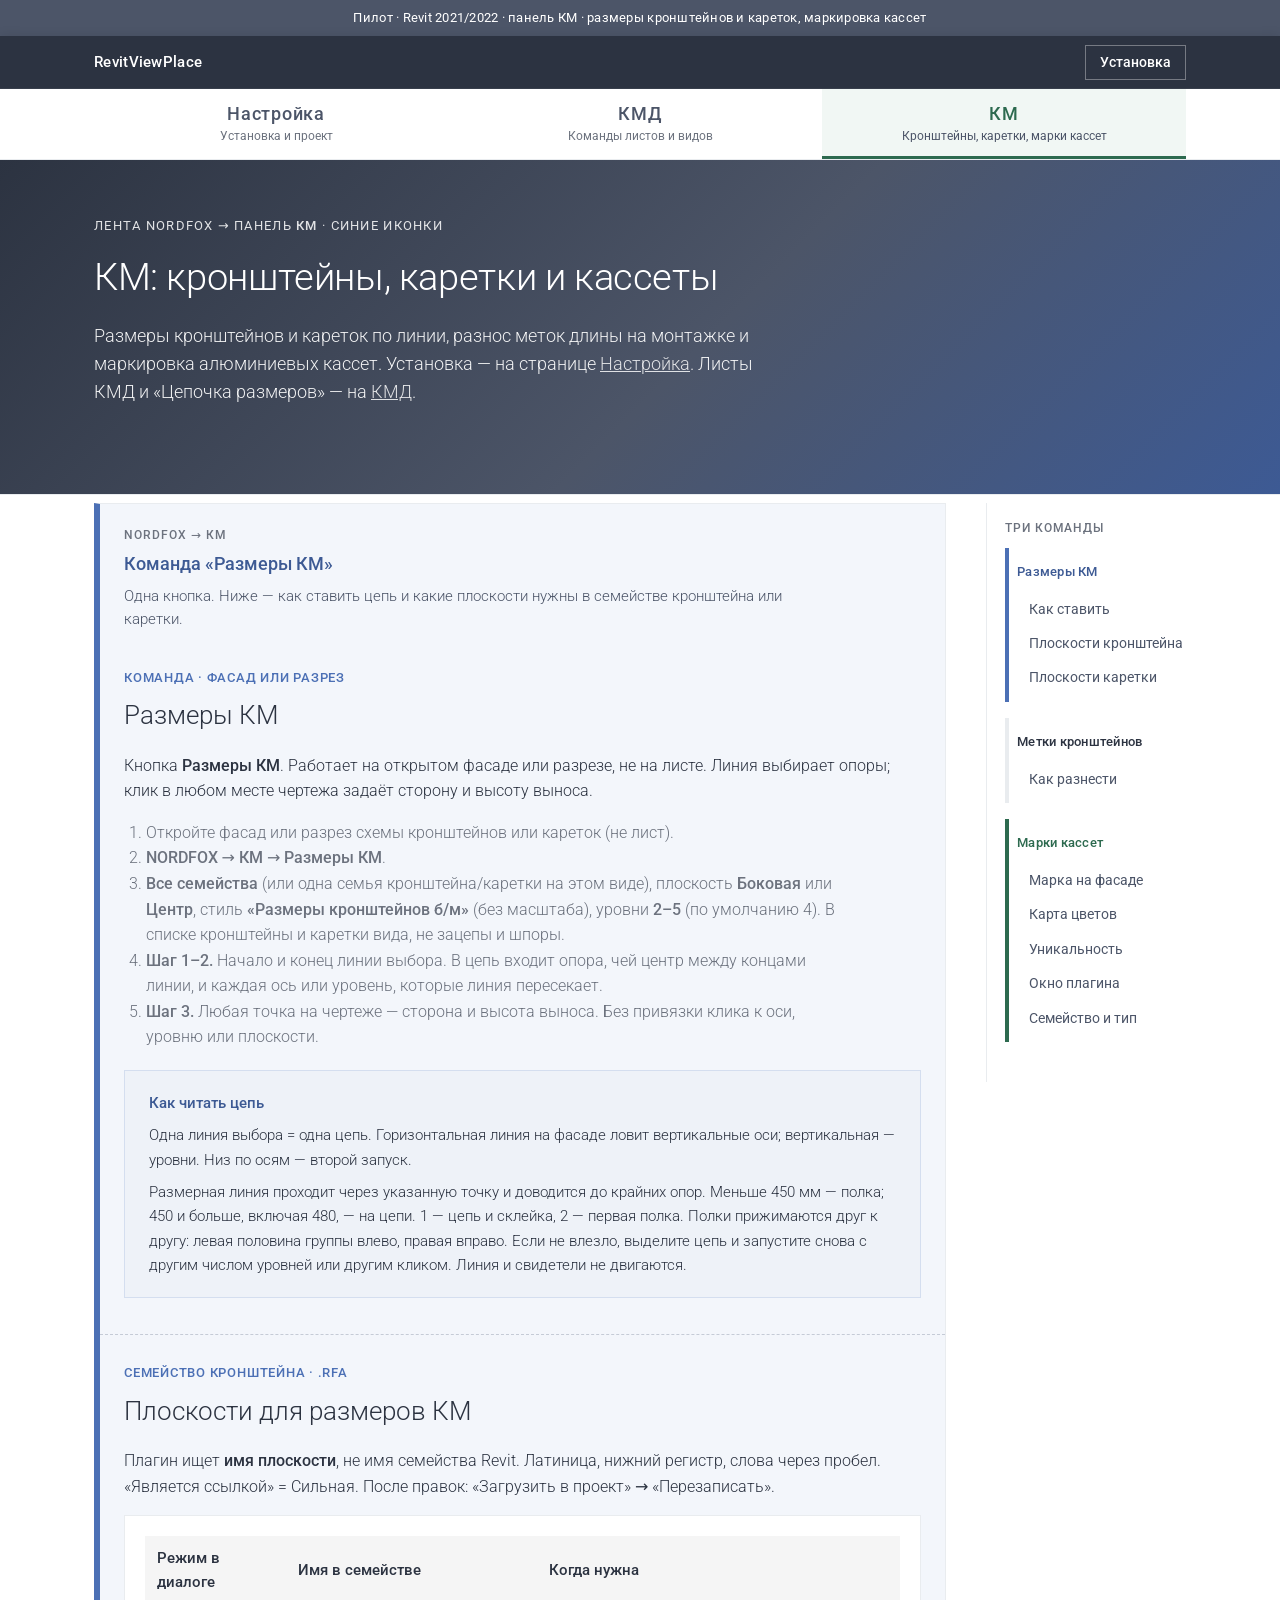
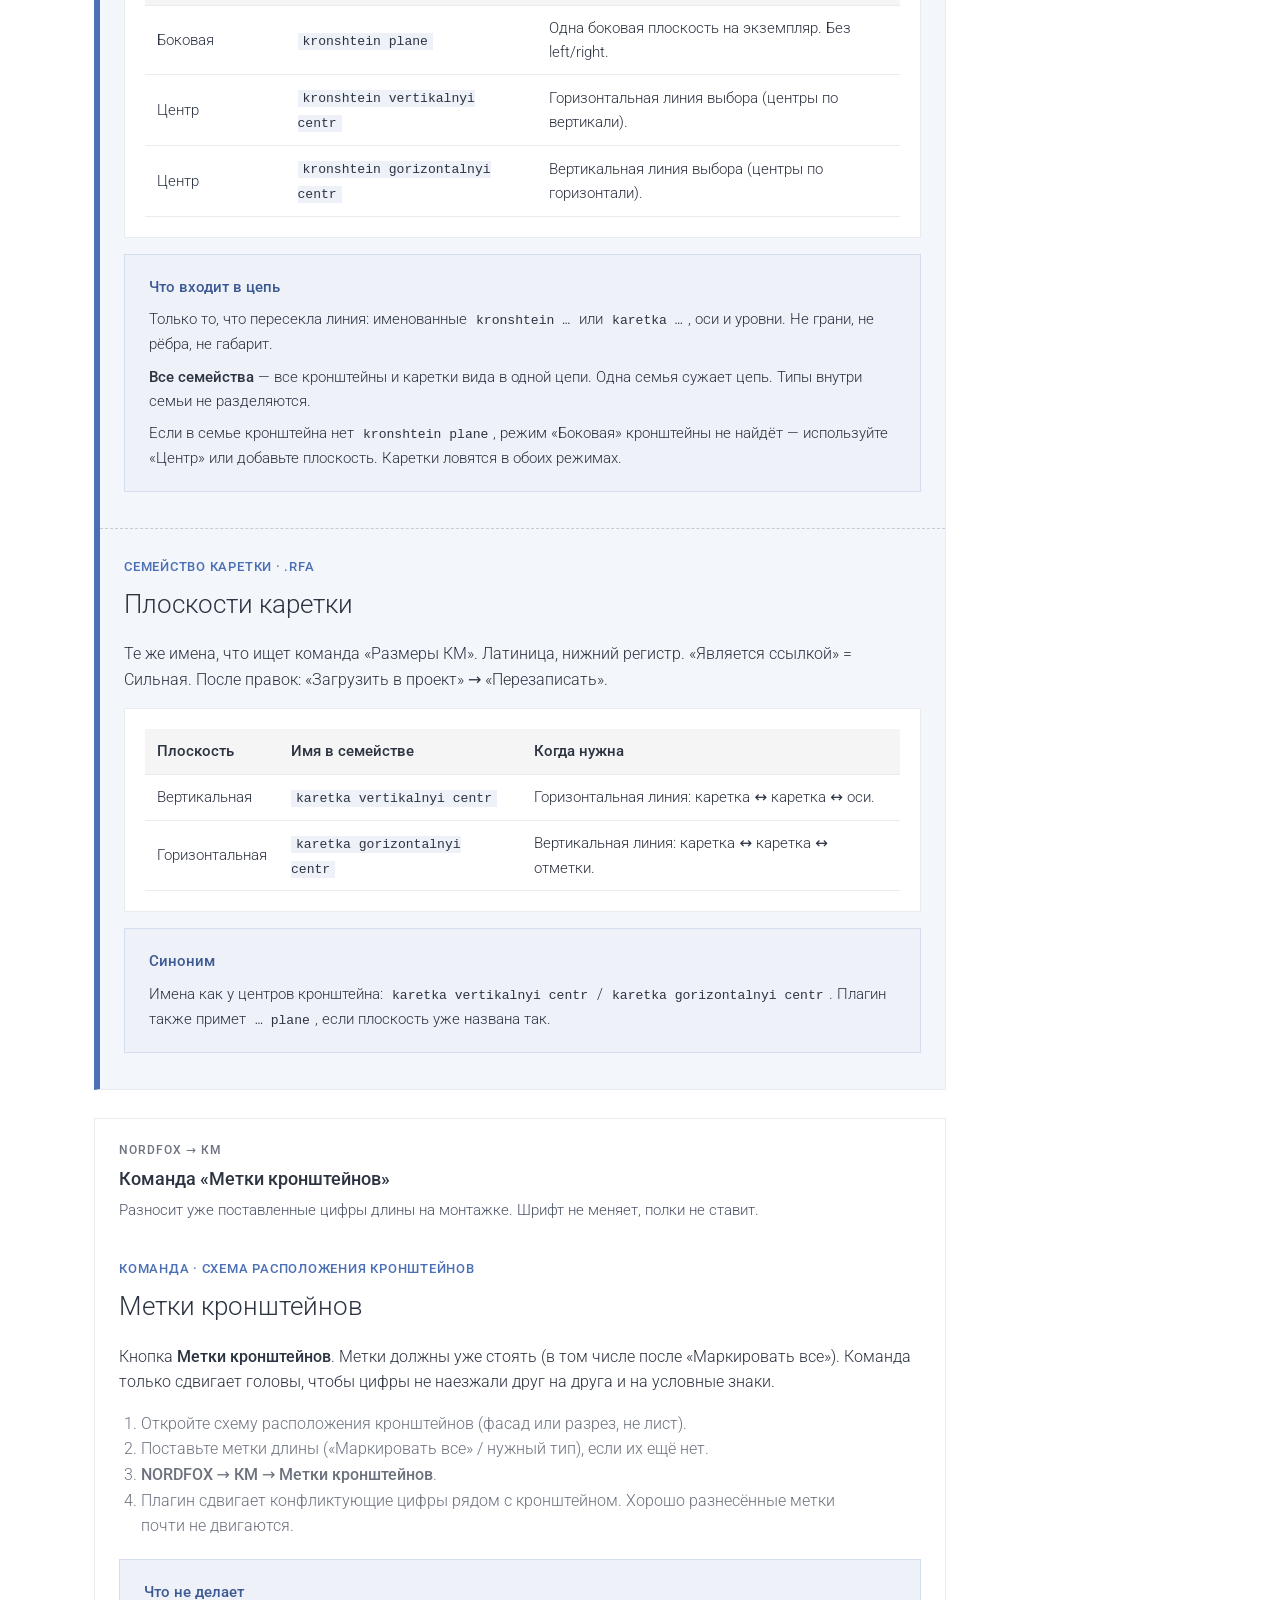
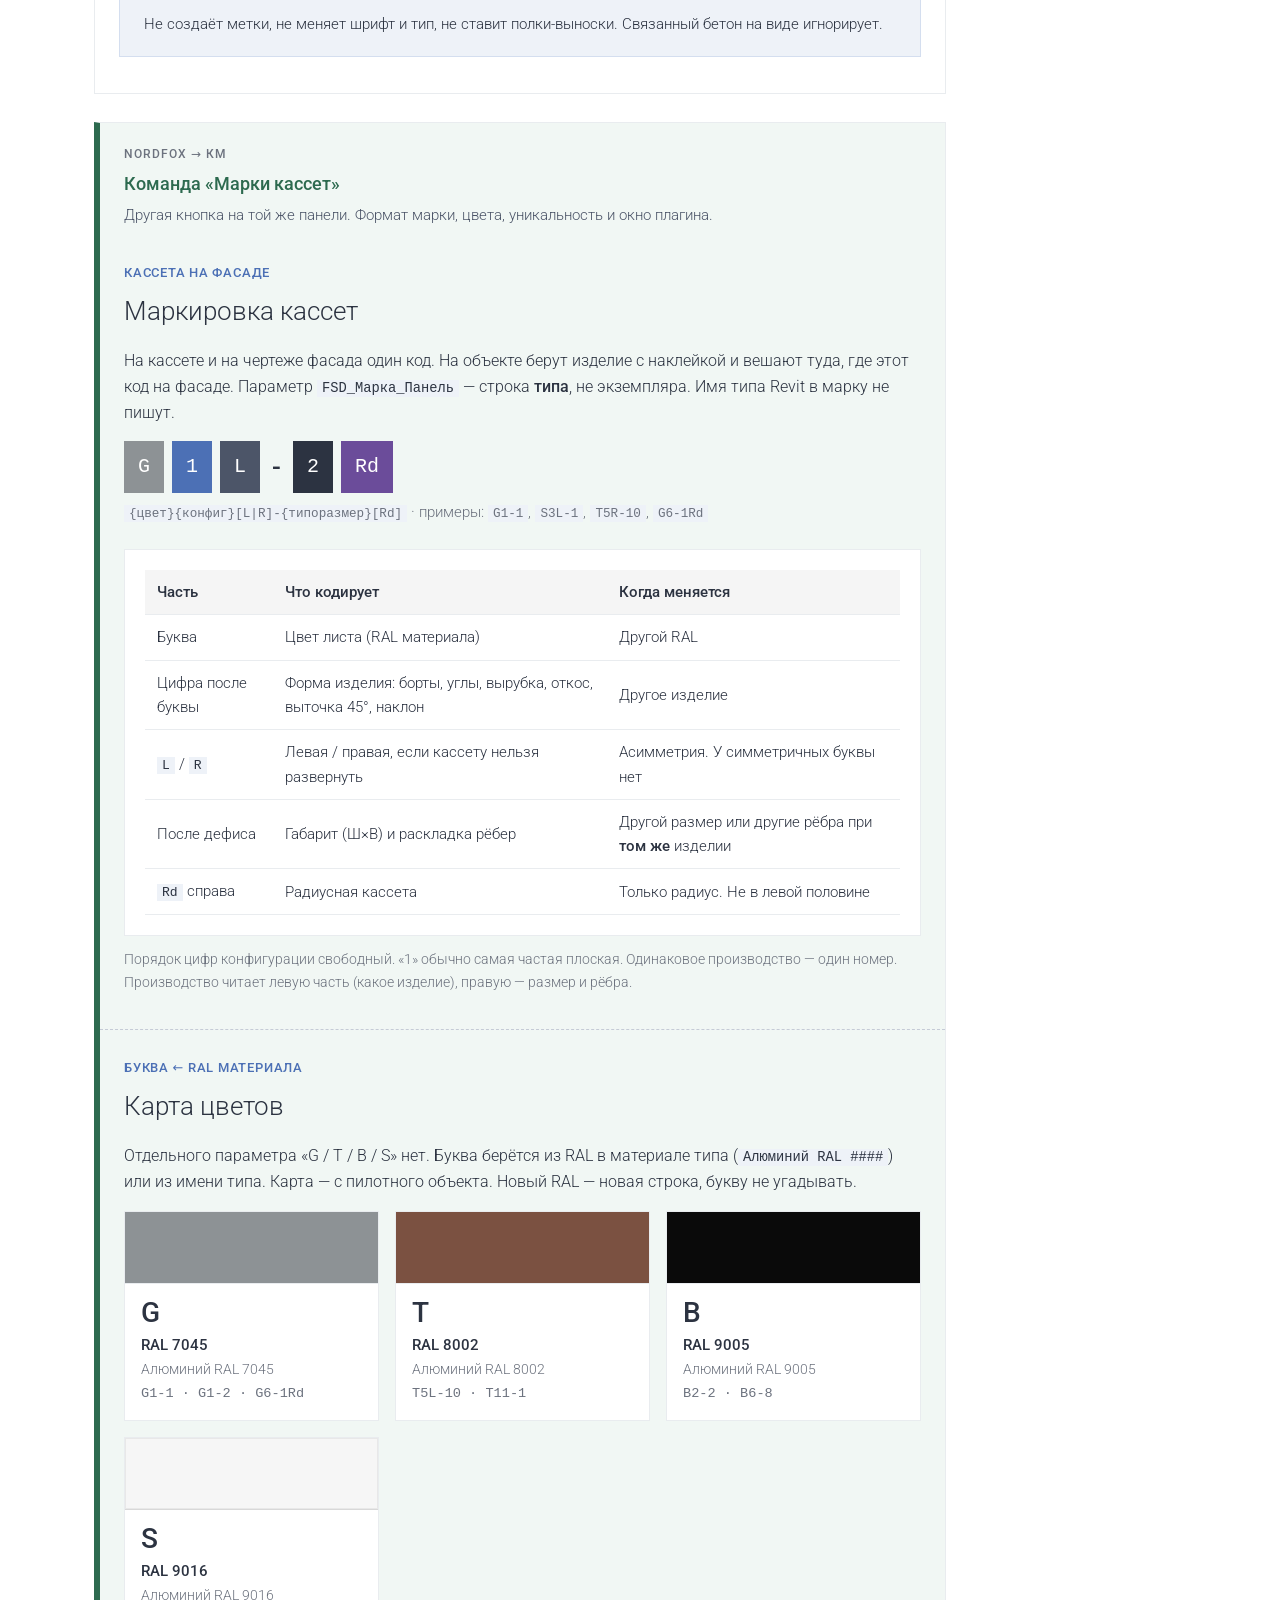
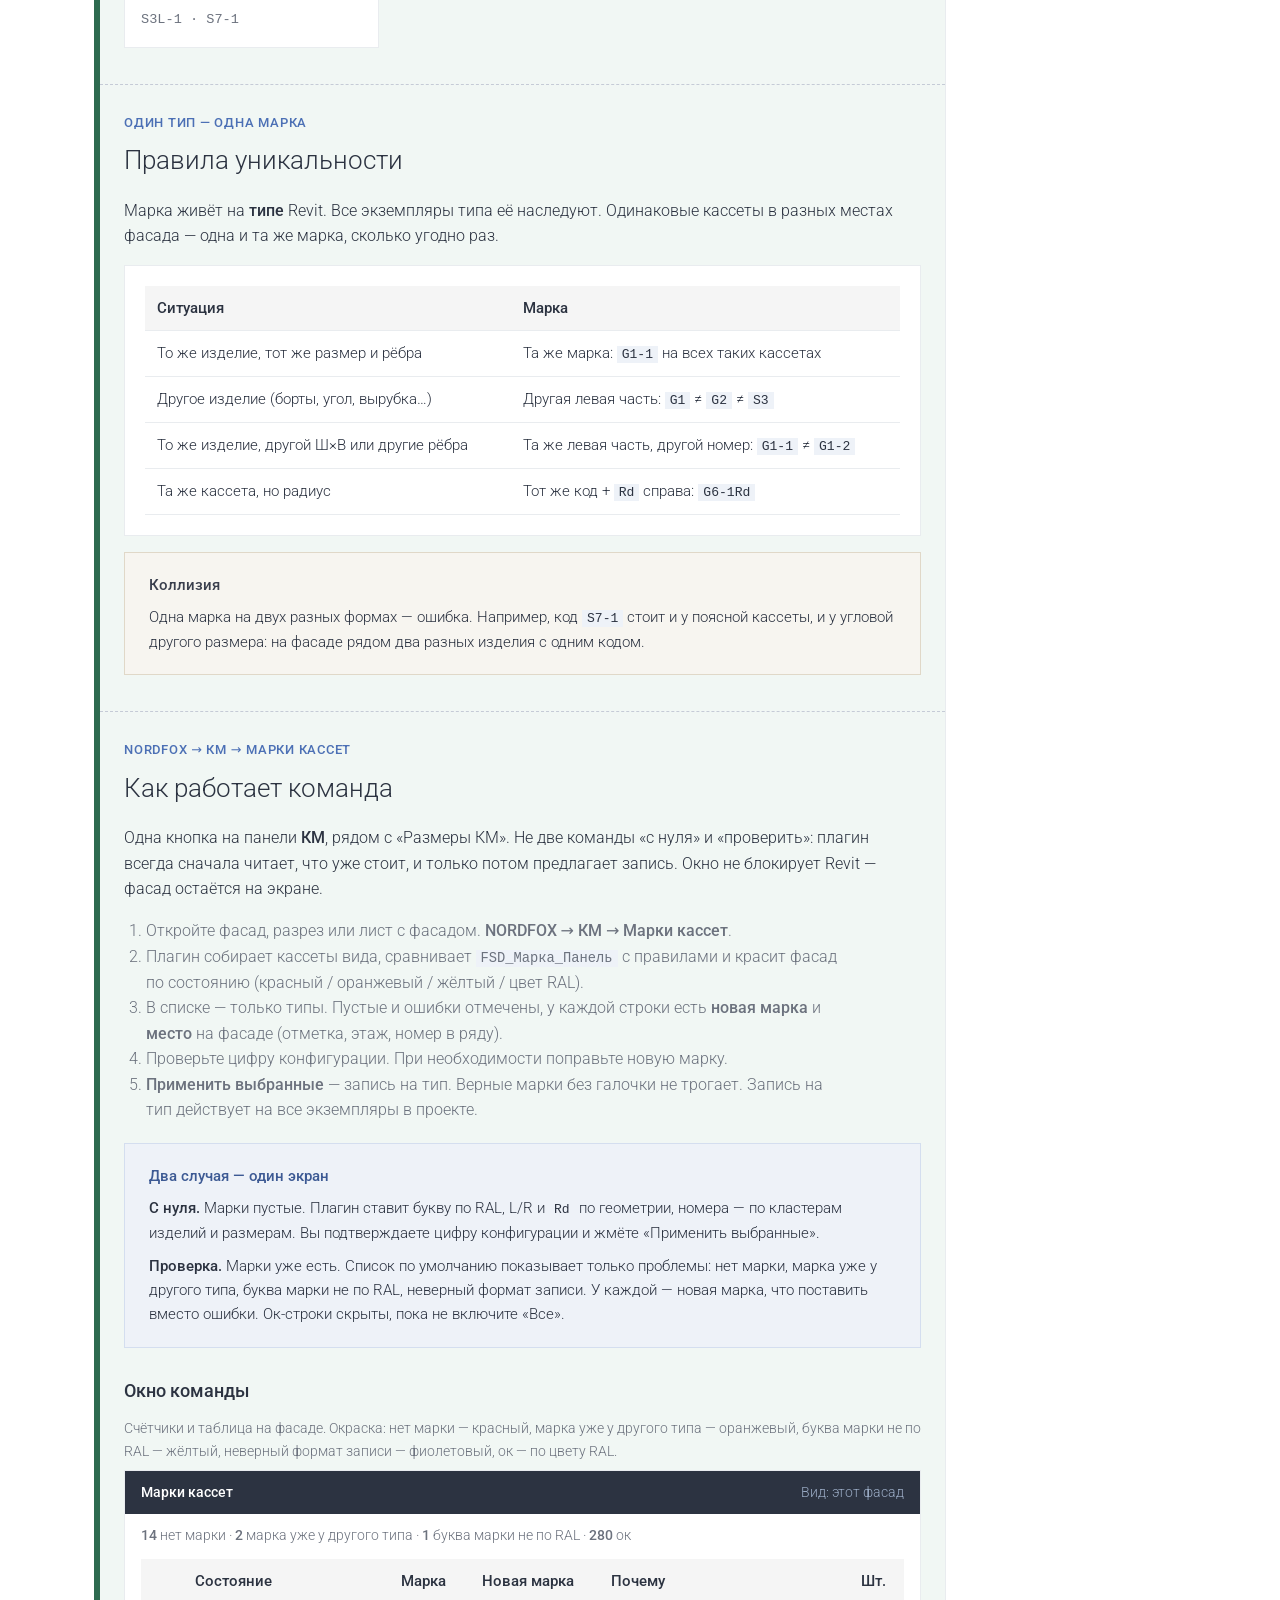
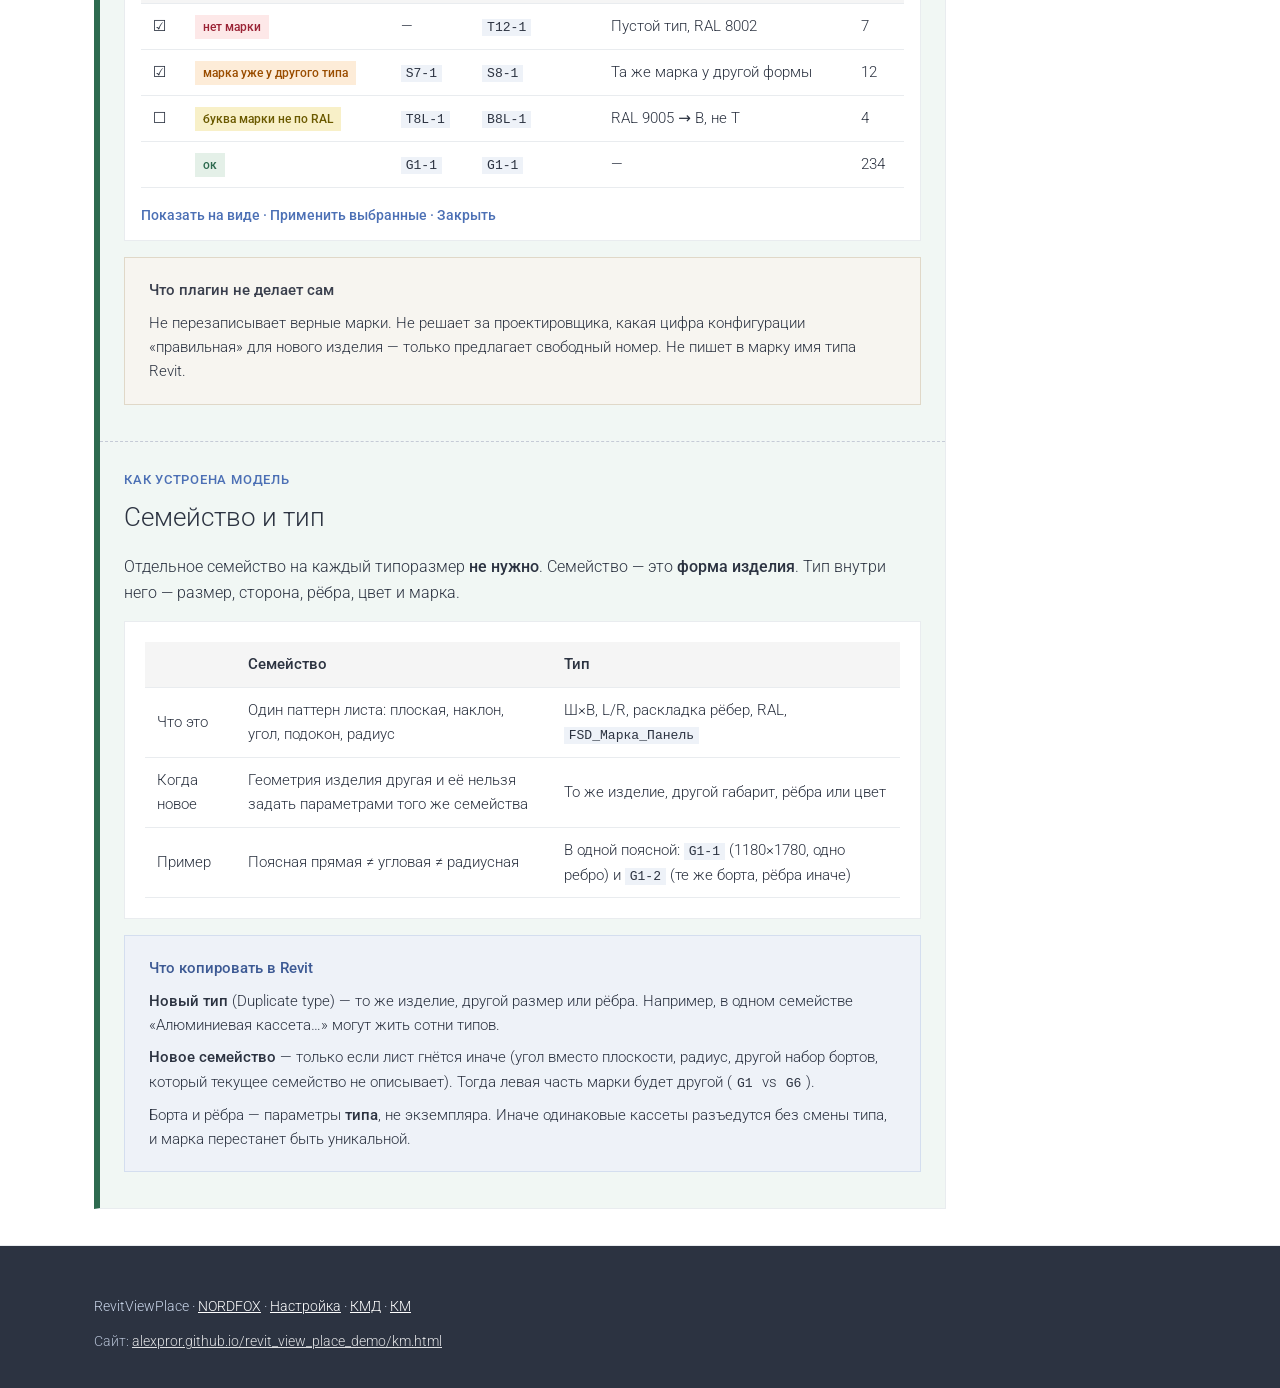
==== commit a0faed63: "Publish KM dimension rules for the line clip and shelf levels. The designer page now says a support " ====
--- a/km.html
+++ b/km.html
@@ -39,19 +39,23 @@
     <div class="wrap">
       <p class="eyebrow">Лента NORDFOX → панель <strong>КМ</strong> · синие иконки</p>
       <h1>КМ: кронштейны, каретки и кассеты</h1>
-      <p class="lead">Размеры кронштейнов и кареток по линии на фасаде и маркировка алюминиевых кассет. Установка — на странице <a href="index.html" style="color:#fff;opacity:.9">Настройка</a>. Листы КМД и «Цепочка размеров» — на <a href="kmd.html" style="color:#fff;opacity:.9">КМД</a>.</p>
+      <p class="lead">Размеры кронштейнов и кареток по линии, разнос меток длины на монтажке и маркировка алюминиевых кассет. Установка — на странице <a href="index.html" style="color:#fff;opacity:.9">Настройка</a>. Листы КМД и «Цепочка размеров» — на <a href="kmd.html" style="color:#fff;opacity:.9">КМД</a>.</p>
     </div>
   </section>
 
   <div class="doc-shell">
     <div class="wrap doc-layout">
       <aside class="doc-toc" aria-label="Команды КМ">
-        <p class="doc-toc-title">Две команды</p>
+        <p class="doc-toc-title">Три команды</p>
         <nav class="doc-toc-nav toc-cmd toc-cmd-dims">
           <p class="toc-cmd-label"><a href="#cmd-dims">Размеры КМ</a></p>
           <a href="#dims">Как ставить</a>
           <a href="#planes">Плоскости кронштейна</a>
           <a href="#karetka">Плоскости каретки</a>
+        </nav>
+        <nav class="doc-toc-nav toc-cmd toc-cmd-tags">
+          <p class="toc-cmd-label"><a href="#cmd-tags">Метки кронштейнов</a></p>
+          <a href="#tags">Как разнести</a>
         </nav>
         <nav class="doc-toc-nav toc-cmd toc-cmd-marks">
           <p class="toc-cmd-label"><a href="#cmd-marks">Марки кассет</a></p>
@@ -80,15 +84,15 @@
       <ol class="steps">
         <li>Откройте фасад или разрез схемы кронштейнов или кареток (не лист).</li>
         <li><strong>NORDFOX → КМ → Размеры КМ</strong>.</li>
-        <li><strong>Все семейства</strong> (или одна семья кронштейна/каретки на этом виде), плоскость <strong>Боковая</strong> или <strong>Центр</strong>, стиль <strong>«Размеры кронштейнов б/м»</strong> (без масштаба). В списке кронштейны и каретки вида, не зацепы и шпоры.</li>
-        <li><strong>Шаг 1–2.</strong> Начало и конец линии выбора. В цепь входят пересечённые плоскости кронштейна или каретки, оси и уровни.</li>
+        <li><strong>Все семейства</strong> (или одна семья кронштейна/каретки на этом виде), плоскость <strong>Боковая</strong> или <strong>Центр</strong>, стиль <strong>«Размеры кронштейнов б/м»</strong> (без масштаба), уровни <strong>2–5</strong> (по умолчанию 4). В списке кронштейны и каретки вида, не зацепы и шпоры.</li>
+        <li><strong>Шаг 1–2.</strong> Начало и конец линии выбора. В цепь входит опора, чей центр между концами линии, и каждая ось или уровень, которые линия пересекает.</li>
         <li><strong>Шаг 3.</strong> Любая точка на чертеже — сторона и высота выноса. Без привязки клика к оси, уровню или плоскости.</li>
       </ol>
 
       <div class="callout" style="margin-top: 20px;">
         <h4>Как читать цепь</h4>
         <p>Одна линия выбора = одна цепь. Горизонтальная линия на фасаде ловит вертикальные оси; вертикальная — уровни. Низ по осям — второй запуск.</p>
-        <p>Размерная линия проходит через указанную точку и доводится до крайних опор. Короткие сегменты (примерно 180 / 300 мм) выносятся на полку; длинный шаг остаётся на линии.</p>
+        <p>Размерная линия проходит через указанную точку и доводится до крайних опор. Меньше 450 мм — полка; 450 и больше, включая 480, — на цепи. 1 — цепь и склейка, 2 — первая полка. Полки прижимаются друг к другу: левая половина группы влево, правая вправо. Если не влезло, выделите цепь и запустите снова с другим числом уровней или другим кликом. Линия и свидетели не двигаются.</p>
       </div>
     </div>
   </section>
@@ -167,6 +171,35 @@
   </section>
 
   </div><!-- /.cmd-block-dims -->
+
+  <div class="cmd-block cmd-block-tags" id="cmd-tags">
+    <header class="cmd-block-head">
+      <p class="cmd-block-kicker">NORDFOX → КМ</p>
+      <p class="cmd-block-title">Команда «Метки кронштейнов»</p>
+      <p class="cmd-block-lead">Разносит уже поставленные цифры длины на монтажке. Шрифт не меняет, полки не ставит.</p>
+    </header>
+
+  <section class="section section-alt" id="tags">
+    <div class="section-inner">
+      <p class="section-kicker">Команда · схема расположения кронштейнов</p>
+      <h2>Метки кронштейнов</h2>
+      <p class="lead-section">Кнопка <strong>Метки кронштейнов</strong>. Метки должны уже стоять (в том числе после «Маркировать все»). Команда только сдвигает головы, чтобы цифры не наезжали друг на друга и на условные знаки.</p>
+
+      <ol class="steps">
+        <li>Откройте схему расположения кронштейнов (фасад или разрез, не лист).</li>
+        <li>Поставьте метки длины («Маркировать все» / нужный тип), если их ещё нет.</li>
+        <li><strong>NORDFOX → КМ → Метки кронштейнов</strong>.</li>
+        <li>Плагин сдвигает конфликтующие цифры рядом с кронштейном. Хорошо разнесённые метки почти не двигаются.</li>
+      </ol>
+
+      <div class="callout" style="margin-top: 20px;">
+        <h4>Что не делает</h4>
+        <p>Не создаёт метки, не меняет шрифт и тип, не ставит полки-выноски. Связанный бетон на виде игнорирует.</p>
+      </div>
+    </div>
+  </section>
+
+  </div><!-- /.cmd-block-tags -->
 
   <div class="cmd-block cmd-block-marks" id="cmd-marks">
     <header class="cmd-block-head">
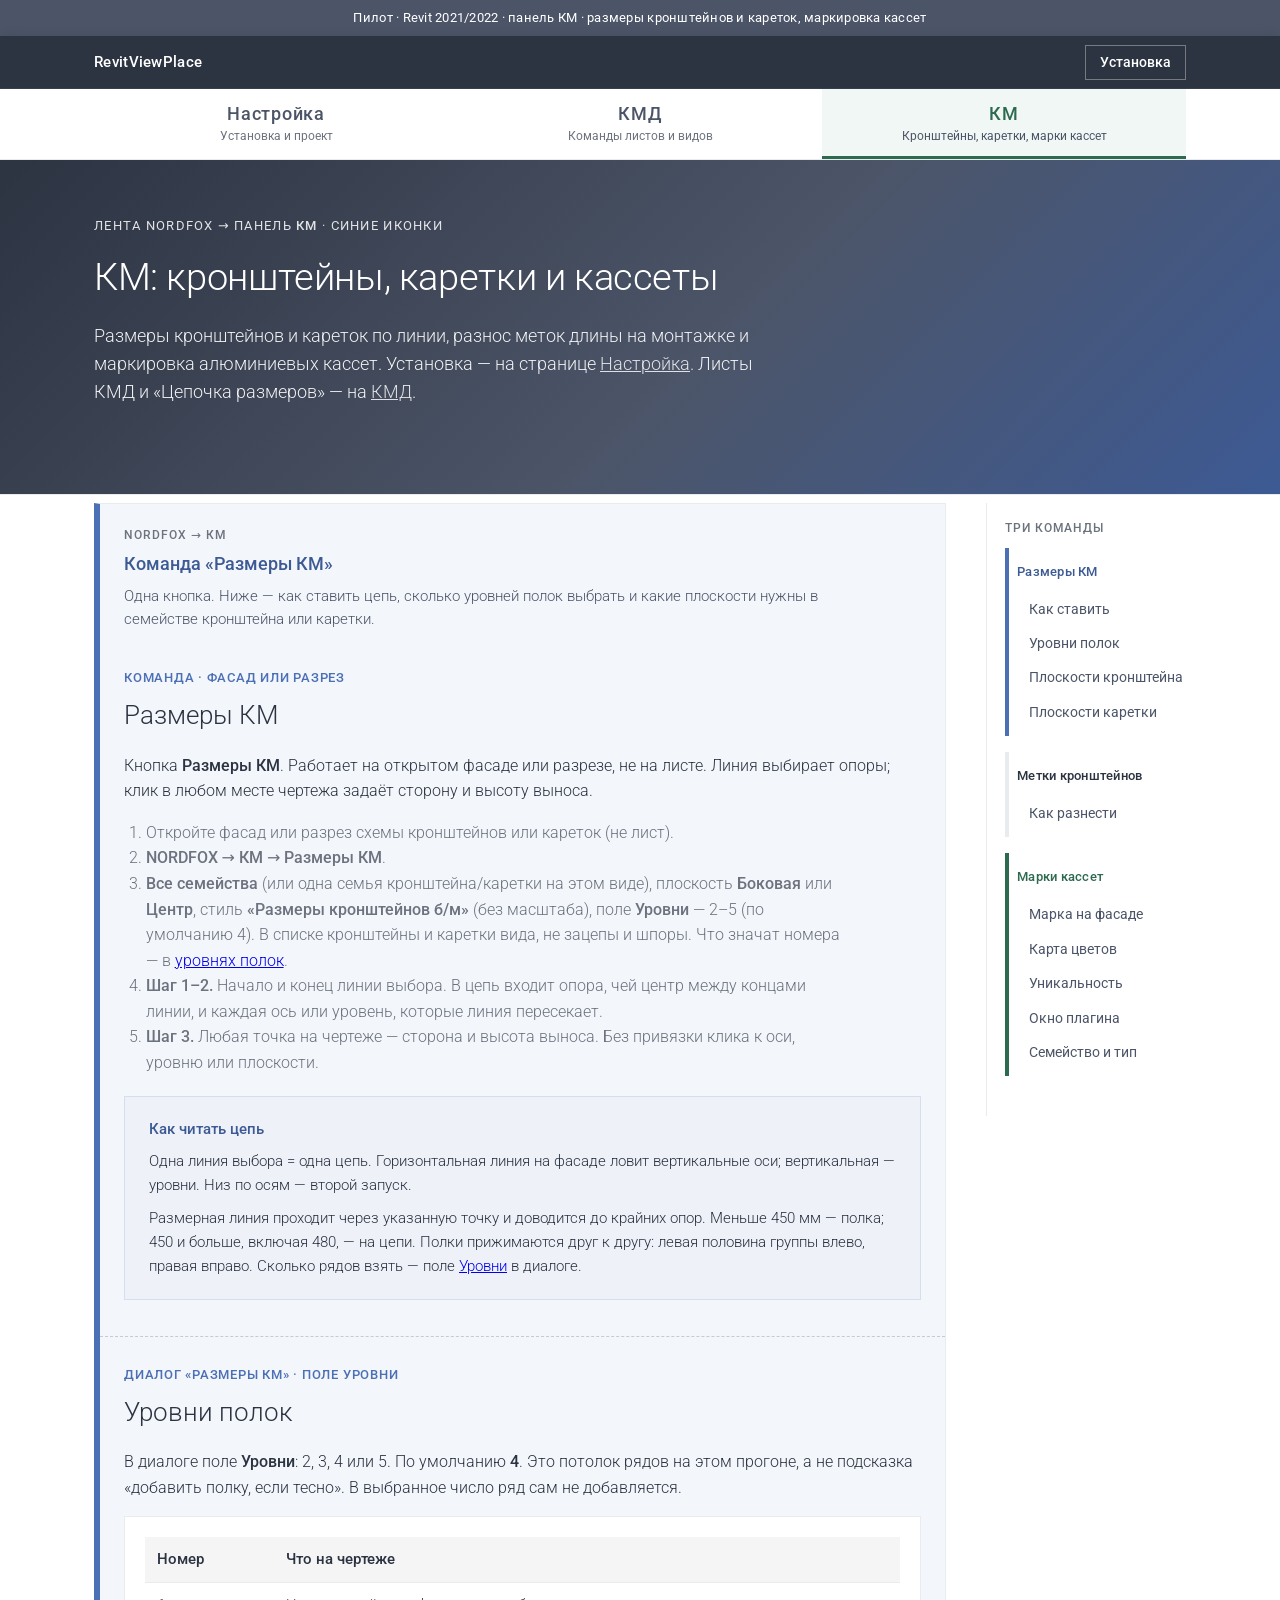
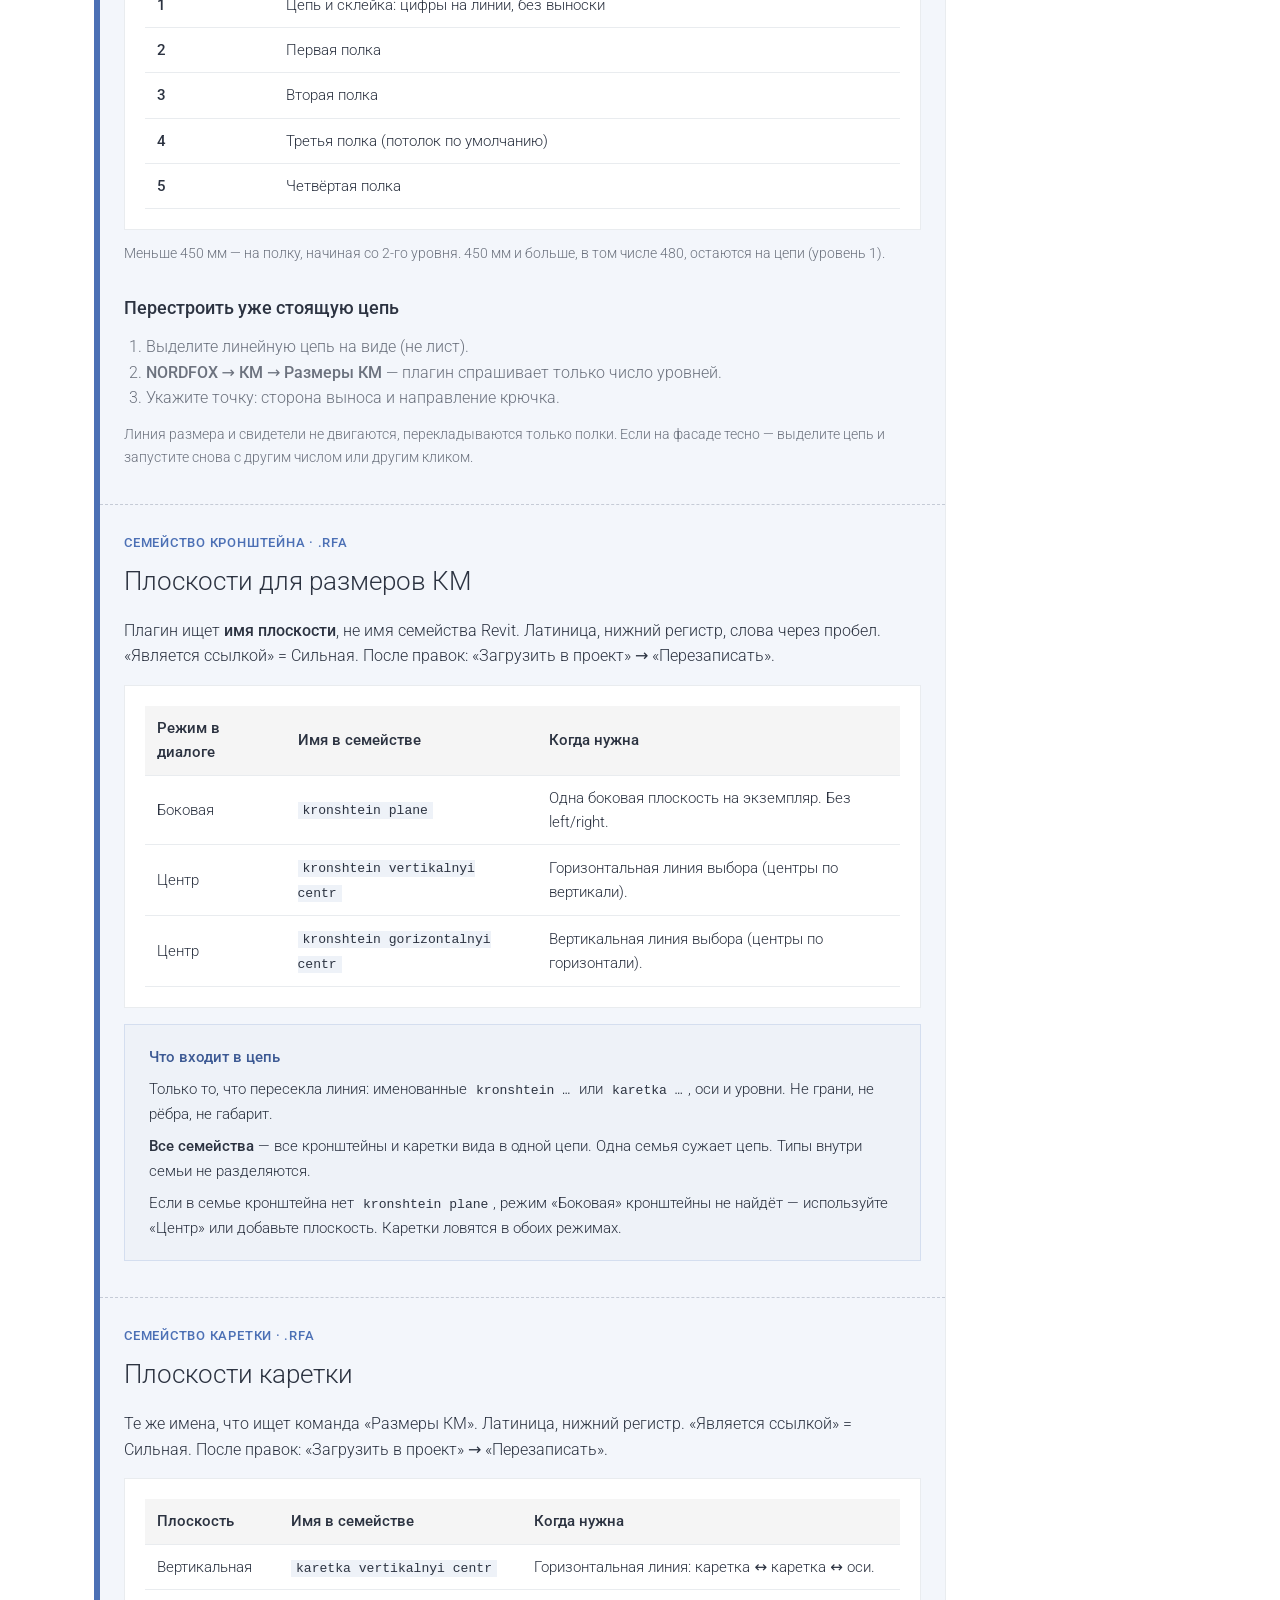
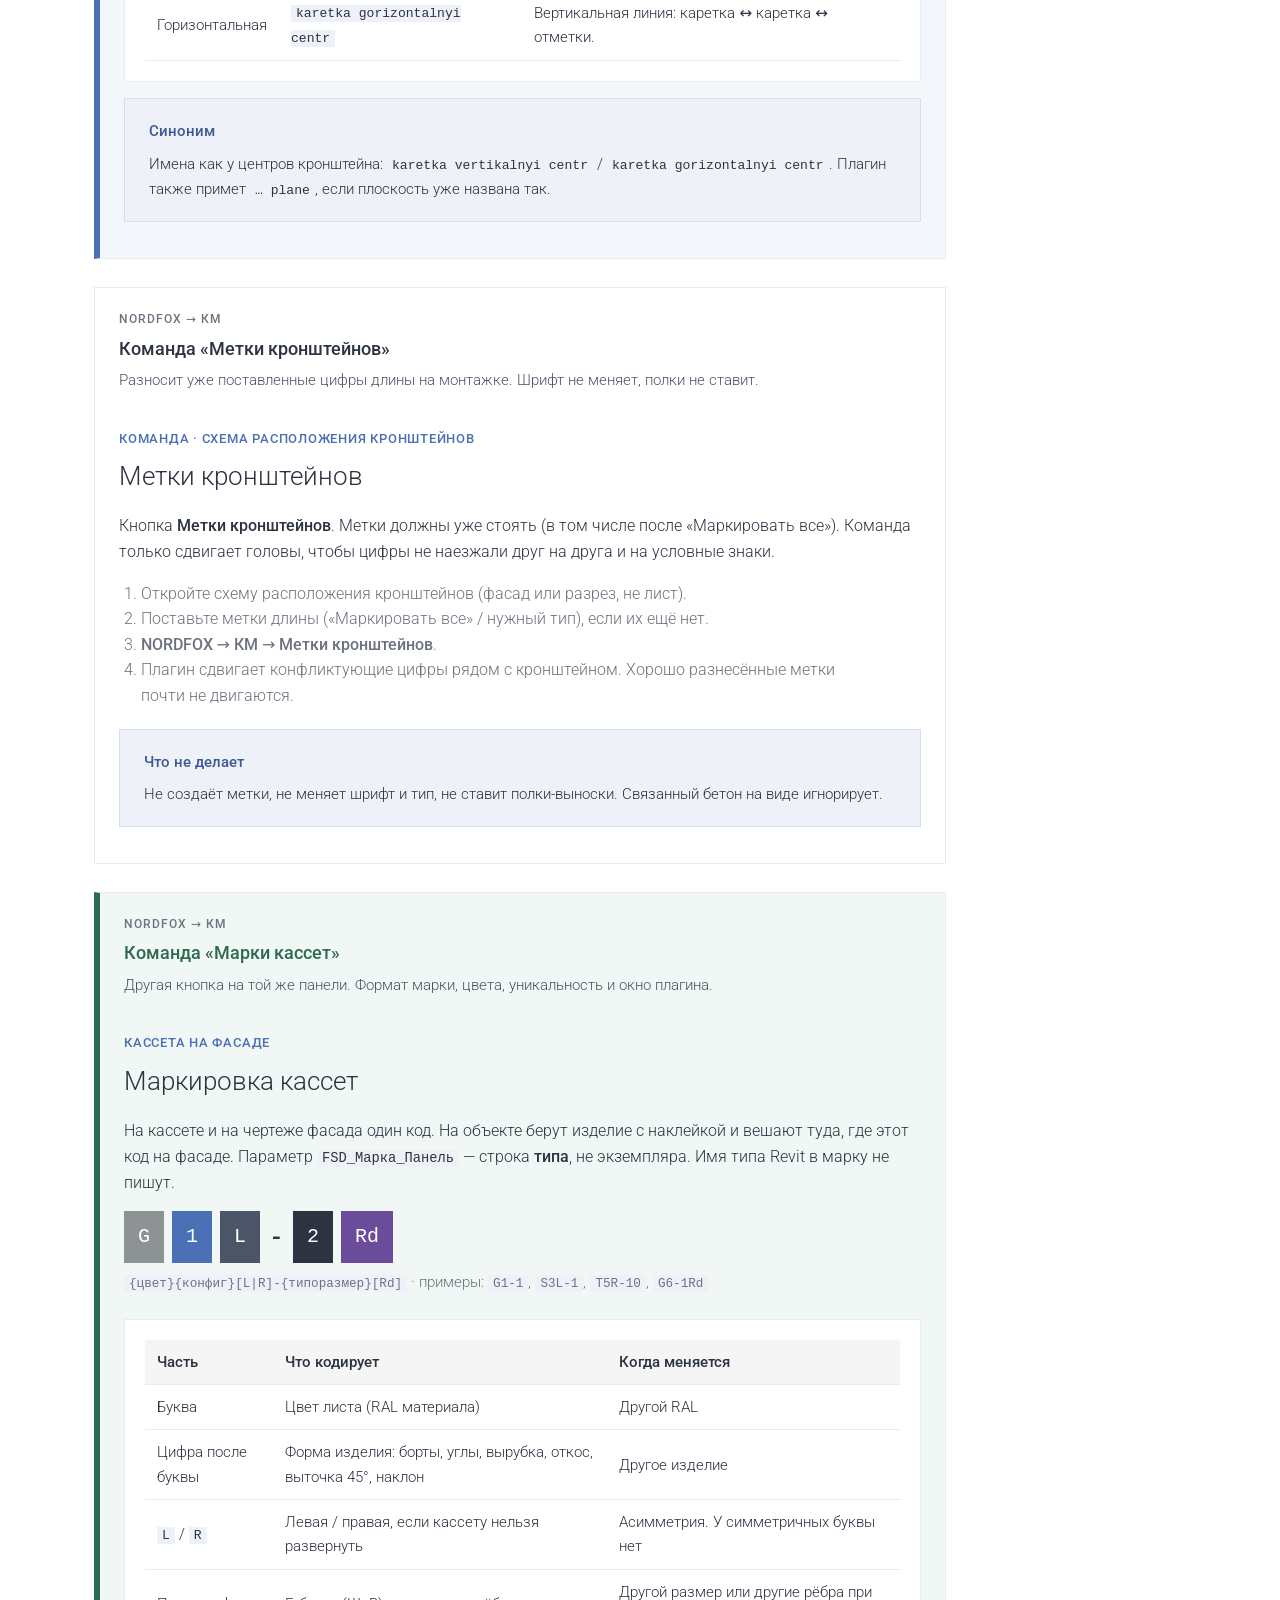
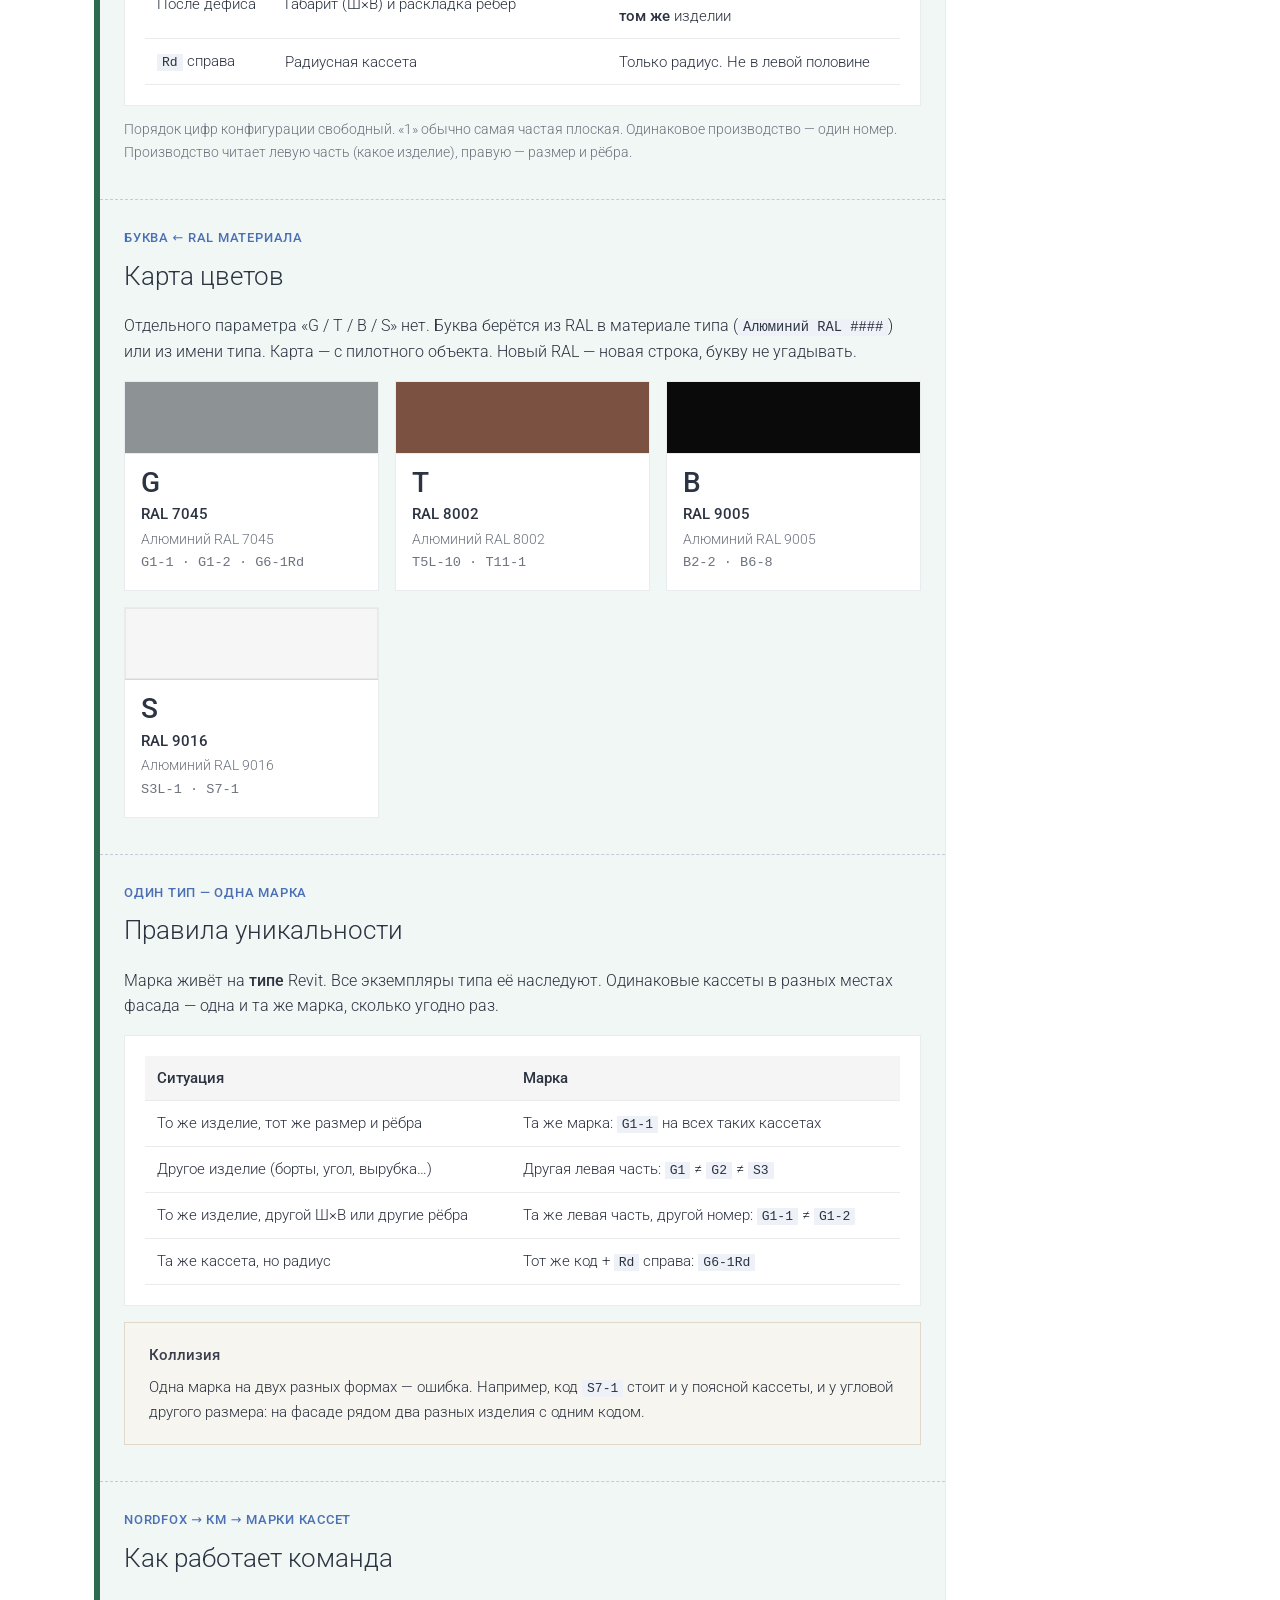
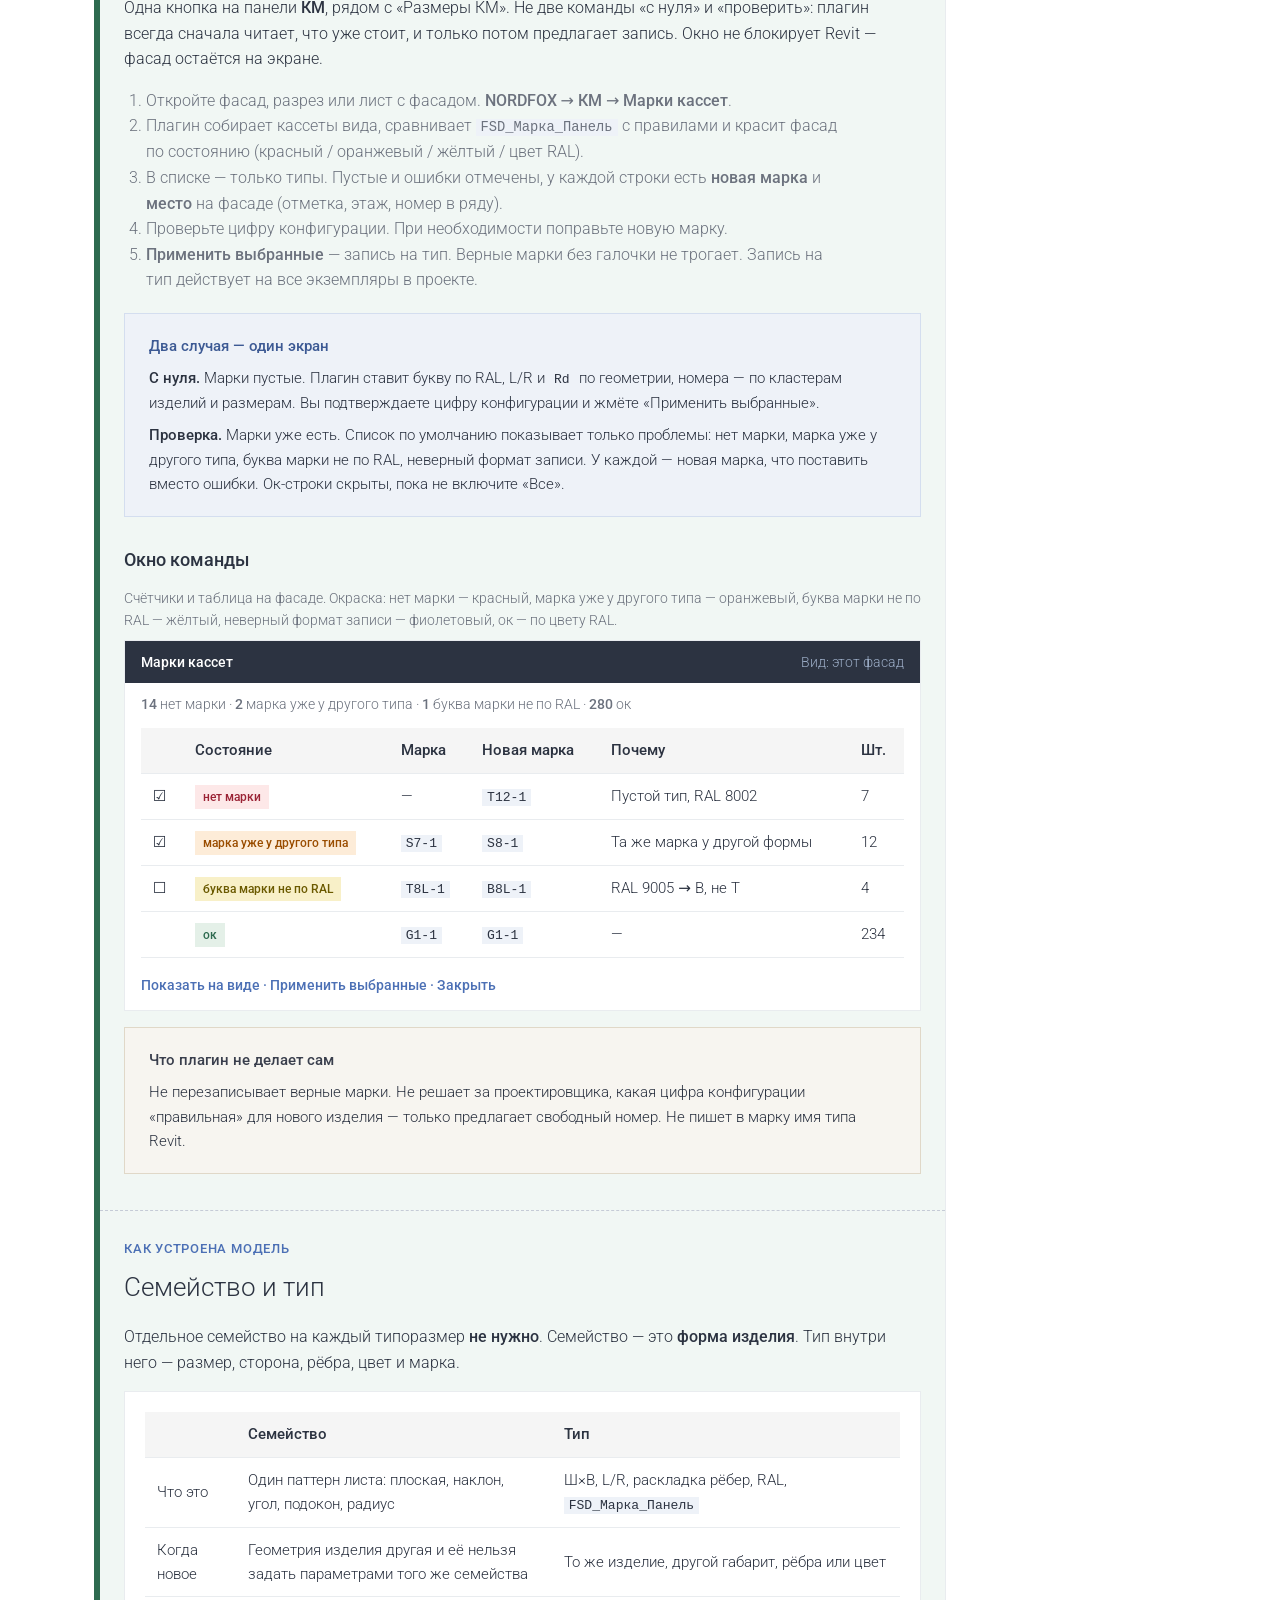
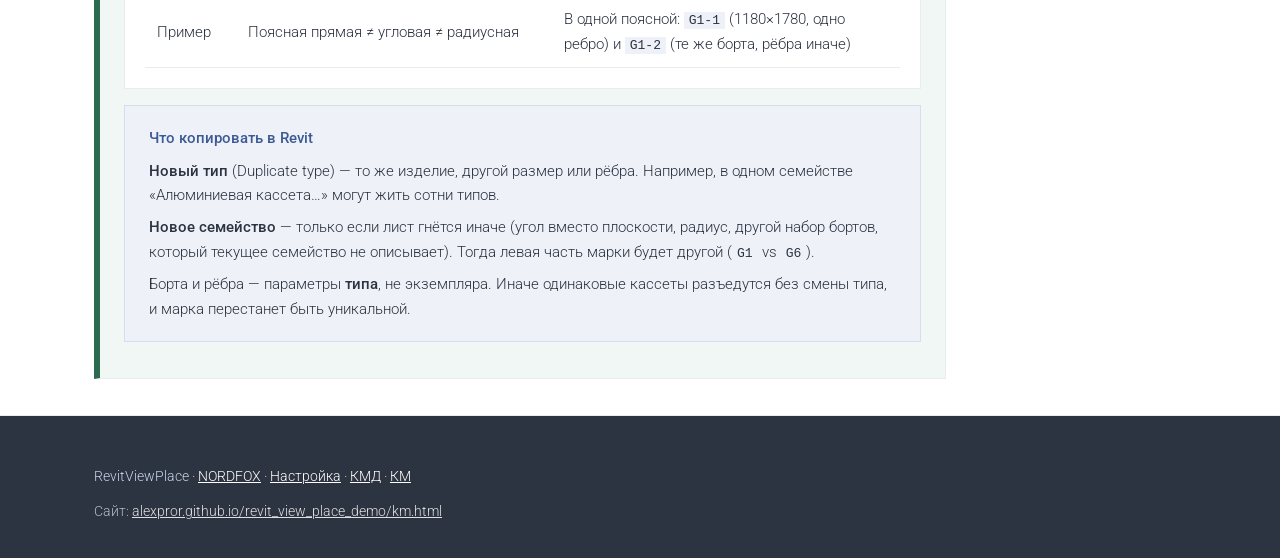
==== commit 08996a98: "Документировать выбор уровней полок у размеров КМ. На странице КМ — таблица 1–5, потолок рядов и как" ====
--- a/km.html
+++ b/km.html
@@ -50,6 +50,7 @@
         <nav class="doc-toc-nav toc-cmd toc-cmd-dims">
           <p class="toc-cmd-label"><a href="#cmd-dims">Размеры КМ</a></p>
           <a href="#dims">Как ставить</a>
+          <a href="#levels">Уровни полок</a>
           <a href="#planes">Плоскости кронштейна</a>
           <a href="#karetka">Плоскости каретки</a>
         </nav>
@@ -72,7 +73,7 @@
     <header class="cmd-block-head">
       <p class="cmd-block-kicker">NORDFOX → КМ</p>
       <p class="cmd-block-title">Команда «Размеры КМ»</p>
-      <p class="cmd-block-lead">Одна кнопка. Ниже — как ставить цепь и какие плоскости нужны в семействе кронштейна или каретки.</p>
+      <p class="cmd-block-lead">Одна кнопка. Ниже — как ставить цепь, сколько уровней полок выбрать и какие плоскости нужны в семействе кронштейна или каретки.</p>
     </header>
 
   <section class="section section-alt" id="dims">
@@ -84,7 +85,7 @@
       <ol class="steps">
         <li>Откройте фасад или разрез схемы кронштейнов или кареток (не лист).</li>
         <li><strong>NORDFOX → КМ → Размеры КМ</strong>.</li>
-        <li><strong>Все семейства</strong> (или одна семья кронштейна/каретки на этом виде), плоскость <strong>Боковая</strong> или <strong>Центр</strong>, стиль <strong>«Размеры кронштейнов б/м»</strong> (без масштаба), уровни <strong>2–5</strong> (по умолчанию 4). В списке кронштейны и каретки вида, не зацепы и шпоры.</li>
+        <li><strong>Все семейства</strong> (или одна семья кронштейна/каретки на этом виде), плоскость <strong>Боковая</strong> или <strong>Центр</strong>, стиль <strong>«Размеры кронштейнов б/м»</strong> (без масштаба), поле <strong>Уровни</strong> — 2–5 (по умолчанию 4). В списке кронштейны и каретки вида, не зацепы и шпоры. Что значат номера — в <a href="#levels">уровнях полок</a>.</li>
         <li><strong>Шаг 1–2.</strong> Начало и конец линии выбора. В цепь входит опора, чей центр между концами линии, и каждая ось или уровень, которые линия пересекает.</li>
         <li><strong>Шаг 3.</strong> Любая точка на чертеже — сторона и высота выноса. Без привязки клика к оси, уровню или плоскости.</li>
       </ol>
@@ -92,12 +93,45 @@
       <div class="callout" style="margin-top: 20px;">
         <h4>Как читать цепь</h4>
         <p>Одна линия выбора = одна цепь. Горизонтальная линия на фасаде ловит вертикальные оси; вертикальная — уровни. Низ по осям — второй запуск.</p>
-        <p>Размерная линия проходит через указанную точку и доводится до крайних опор. Меньше 450 мм — полка; 450 и больше, включая 480, — на цепи. 1 — цепь и склейка, 2 — первая полка. Полки прижимаются друг к другу: левая половина группы влево, правая вправо. Если не влезло, выделите цепь и запустите снова с другим числом уровней или другим кликом. Линия и свидетели не двигаются.</p>
-      </div>
-    </div>
-  </section>
-
-  <section class="section" id="planes">
+        <p>Размерная линия проходит через указанную точку и доводится до крайних опор. Меньше 450 мм — полка; 450 и больше, включая 480, — на цепи. Полки прижимаются друг к другу: левая половина группы влево, правая вправо. Сколько рядов взять — поле <a href="#levels">Уровни</a> в диалоге.</p>
+      </div>
+    </div>
+  </section>
+
+  <section class="section" id="levels">
+    <div class="section-inner">
+      <p class="section-kicker">Диалог «Размеры КМ» · поле Уровни</p>
+      <h2>Уровни полок</h2>
+      <p class="lead-section">В диалоге поле <strong>Уровни</strong>: 2, 3, 4 или 5. По умолчанию <strong>4</strong>. Это потолок рядов на этом прогоне, а не подсказка «добавить полку, если тесно». В выбранное число ряд сам не добавляется.</p>
+
+      <div class="plane-diagram">
+        <table>
+          <thead>
+            <tr><th>Номер</th><th>Что на чертеже</th></tr>
+          </thead>
+          <tbody>
+            <tr><td><strong>1</strong></td><td>Цепь и склейка: цифры на линии, без выноски</td></tr>
+            <tr><td><strong>2</strong></td><td>Первая полка</td></tr>
+            <tr><td><strong>3</strong></td><td>Вторая полка</td></tr>
+            <tr><td><strong>4</strong></td><td>Третья полка (потолок по умолчанию)</td></tr>
+            <tr><td><strong>5</strong></td><td>Четвёртая полка</td></tr>
+          </tbody>
+        </table>
+      </div>
+
+      <p class="note">Меньше 450 мм — на полку, начиная со 2-го уровня. 450 мм и больше, в том числе 480, остаются на цепи (уровень 1).</p>
+
+      <h3 class="subhead">Перестроить уже стоящую цепь</h3>
+      <ol class="steps">
+        <li>Выделите линейную цепь на виде (не лист).</li>
+        <li><strong>NORDFOX → КМ → Размеры КМ</strong> — плагин спрашивает только число уровней.</li>
+        <li>Укажите точку: сторона выноса и направление крючка.</li>
+      </ol>
+      <p class="note">Линия размера и свидетели не двигаются, перекладываются только полки. Если на фасаде тесно — выделите цепь и запустите снова с другим числом или другим кликом.</p>
+    </div>
+  </section>
+
+  <section class="section section-alt" id="planes">
     <div class="section-inner">
       <p class="section-kicker">Семейство кронштейна · .rfa</p>
       <h2>Плоскости для размеров КМ</h2>
@@ -137,7 +171,7 @@
     </div>
   </section>
 
-  <section class="section section-alt" id="karetka">
+  <section class="section" id="karetka">
     <div class="section-inner">
       <p class="section-kicker">Семейство каретки · .rfa</p>
       <h2>Плоскости каретки</h2>
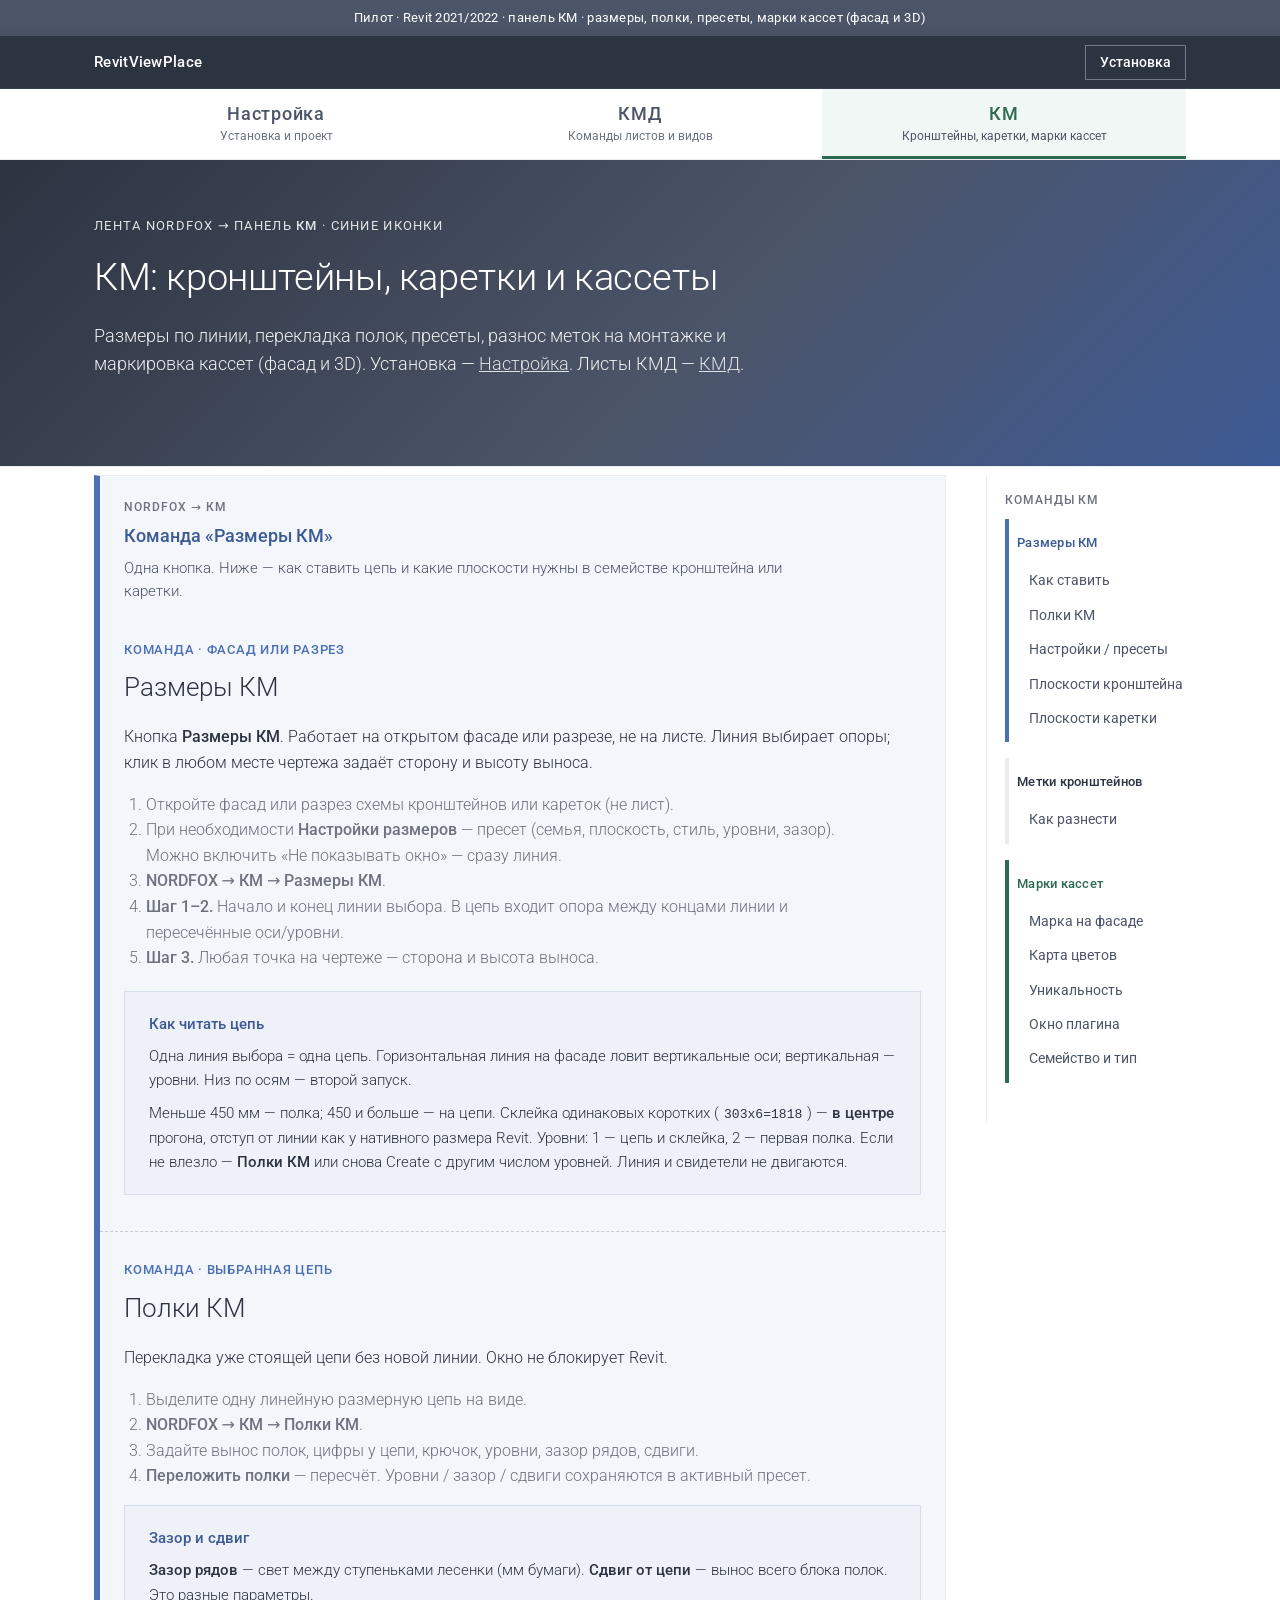
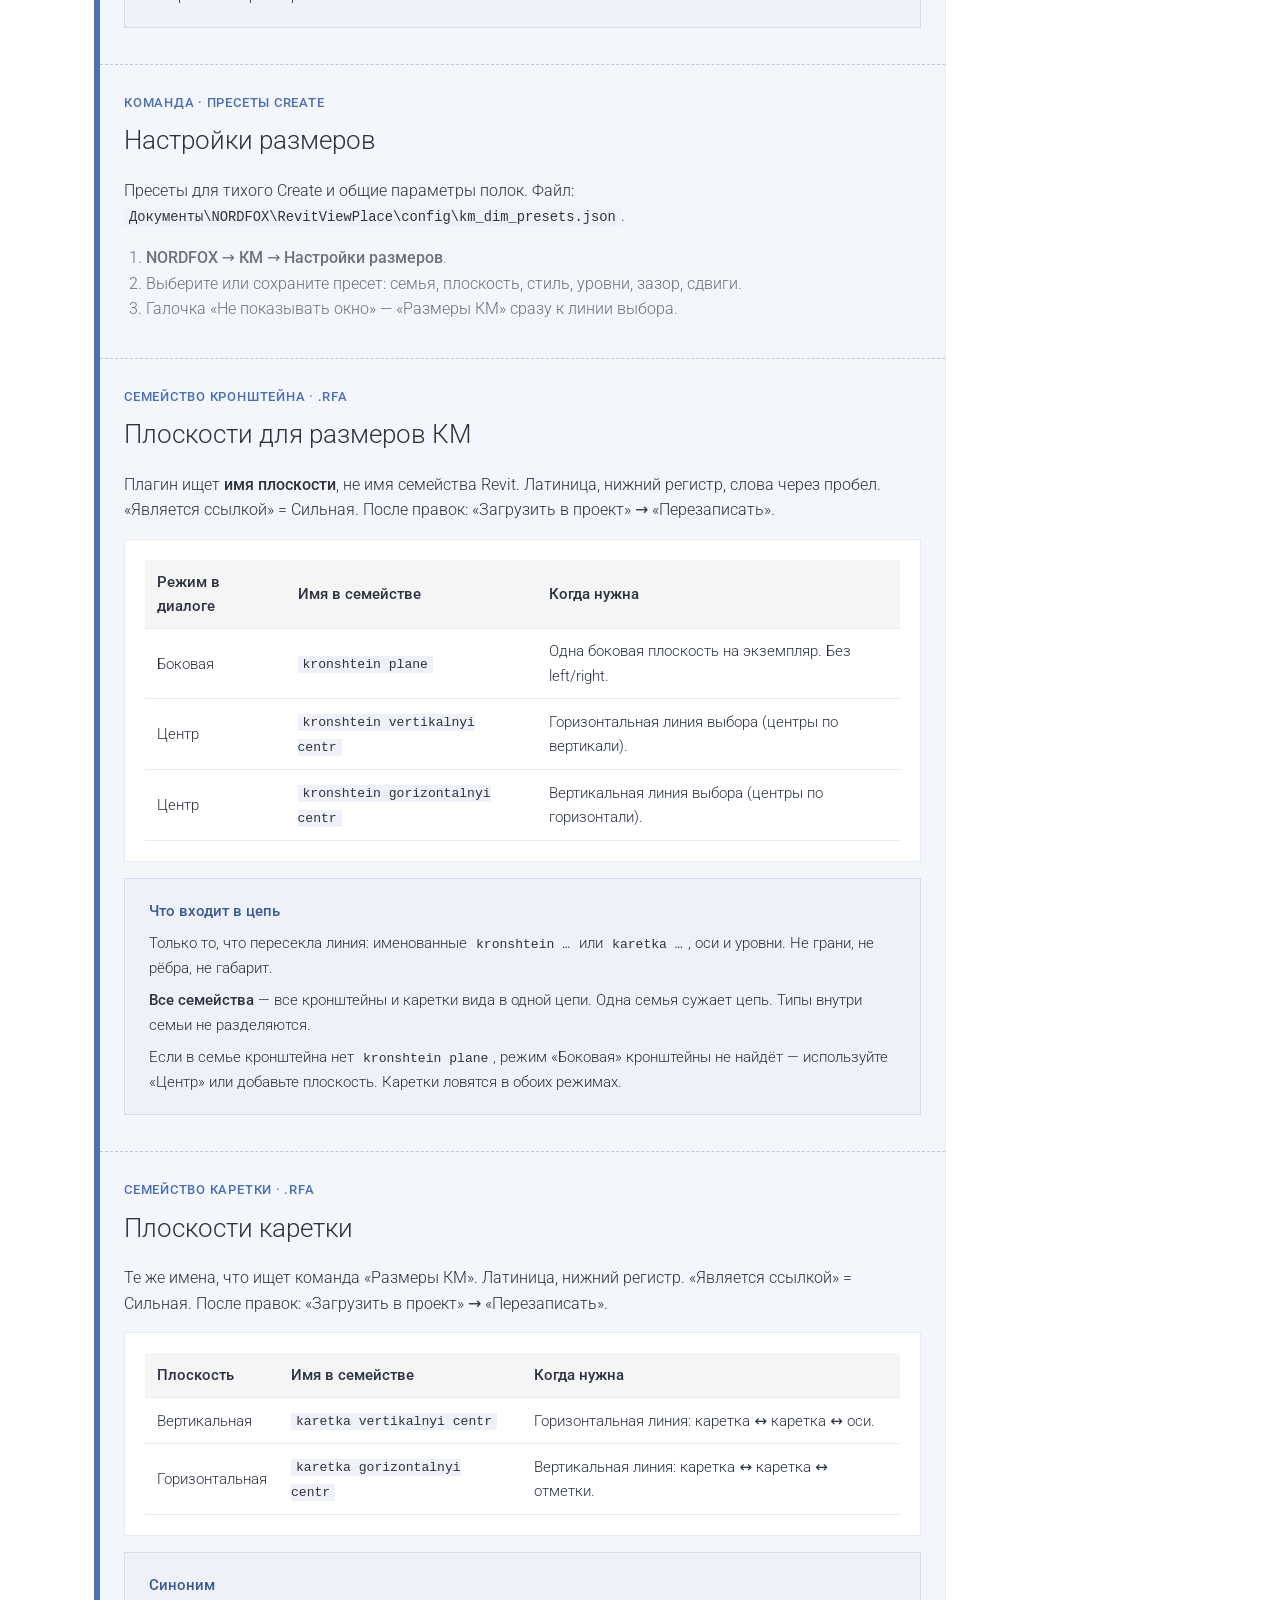
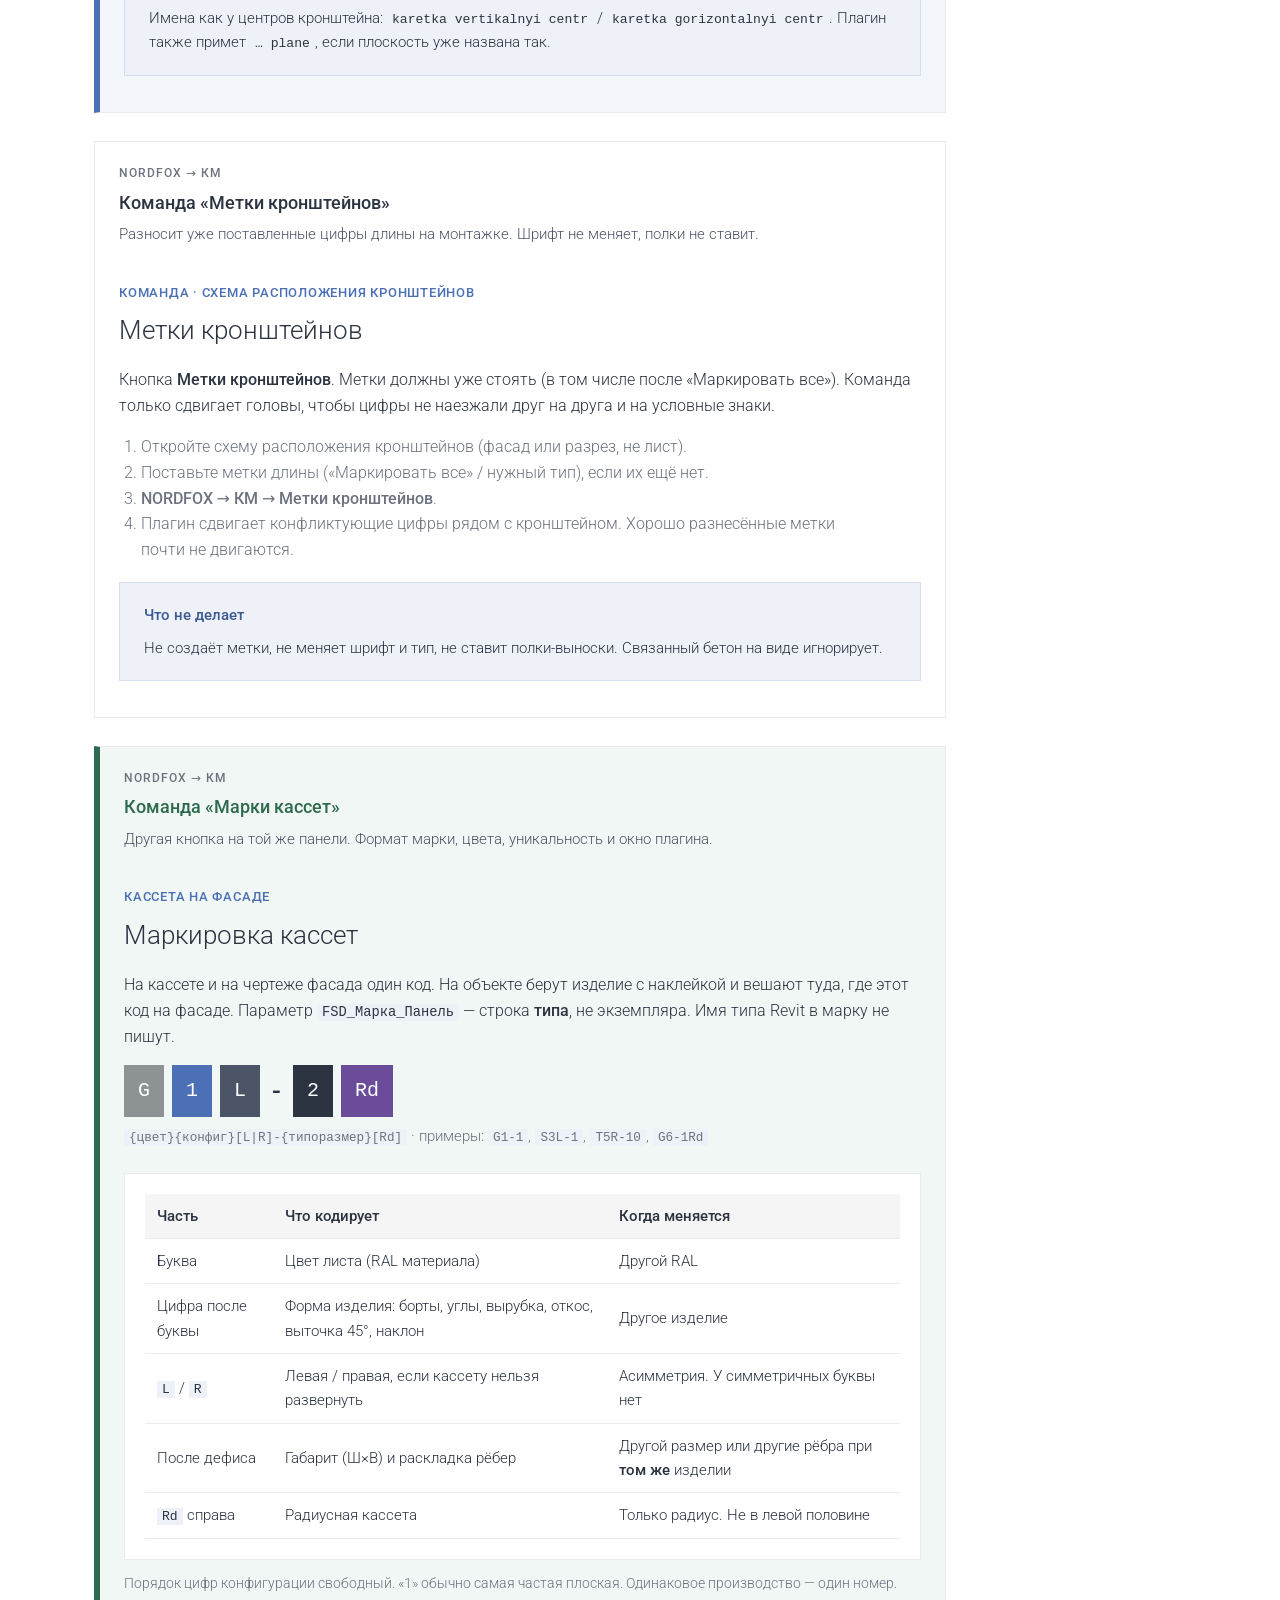
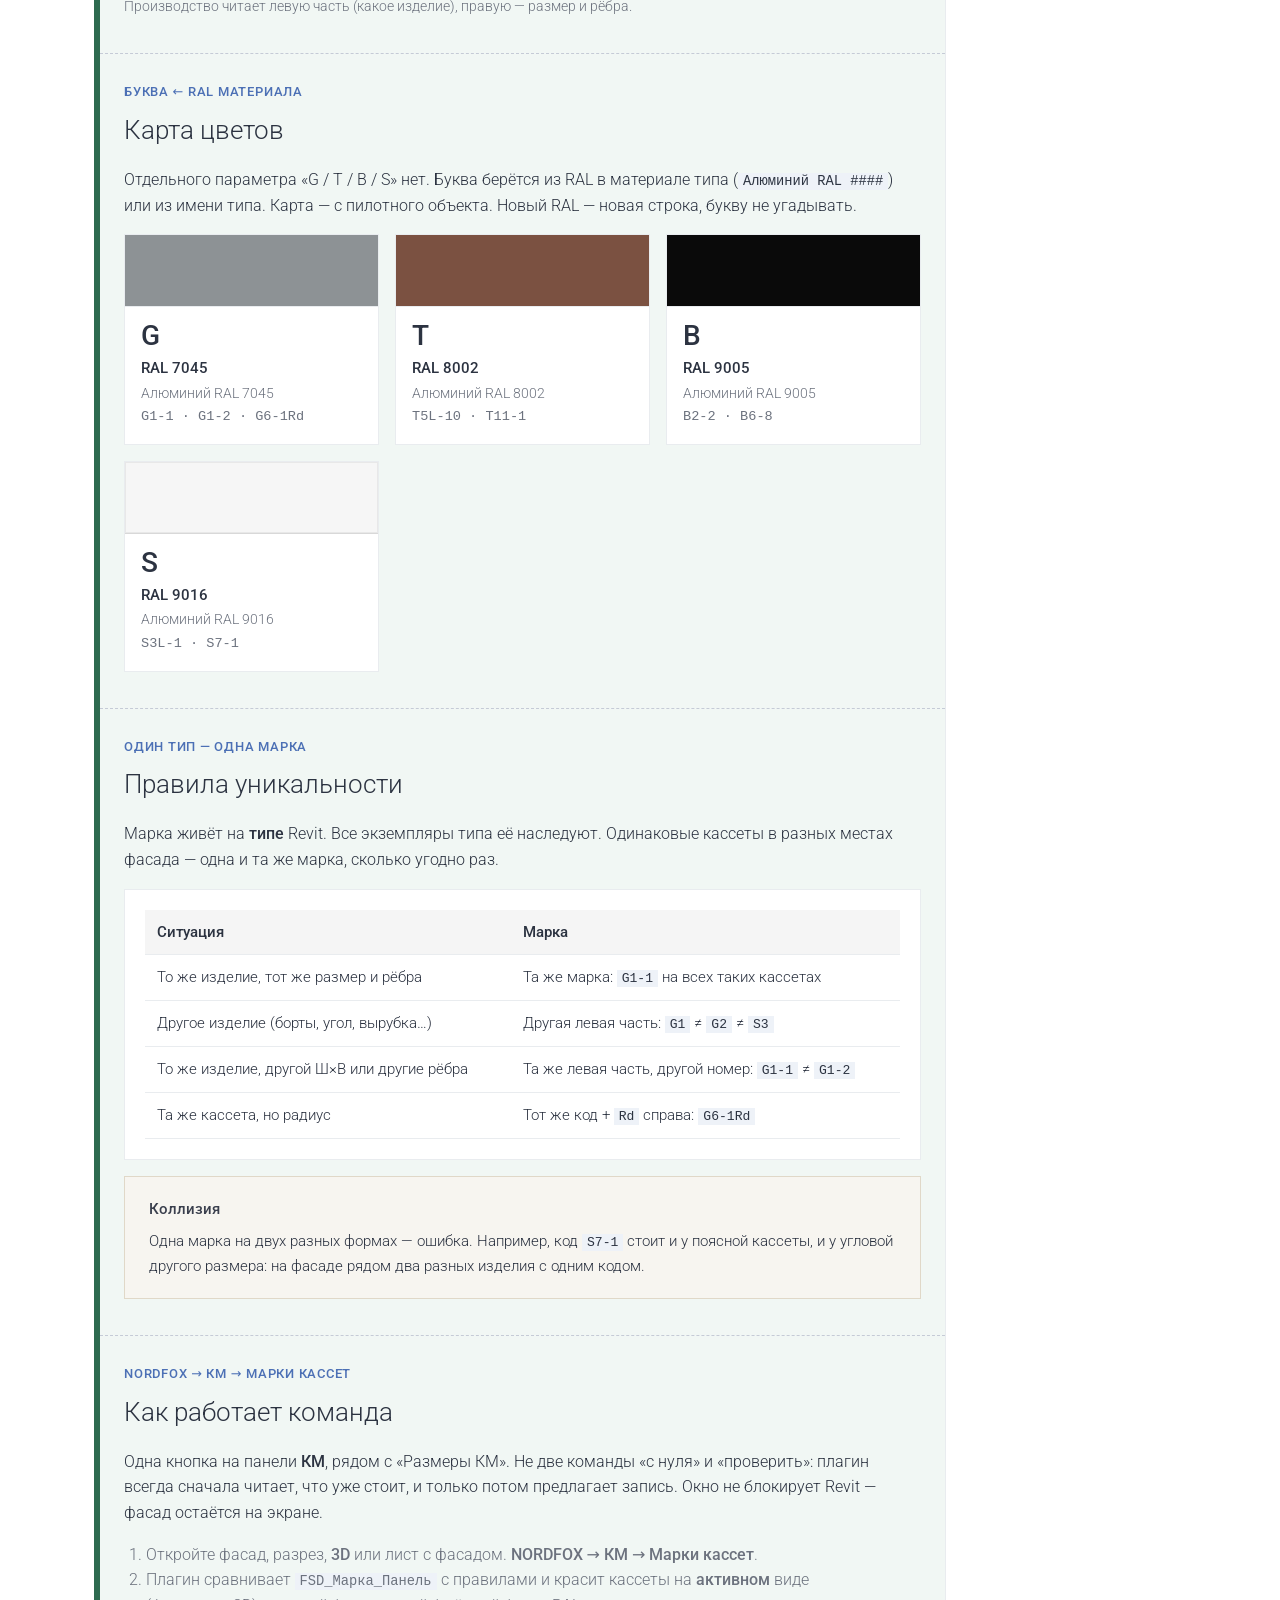
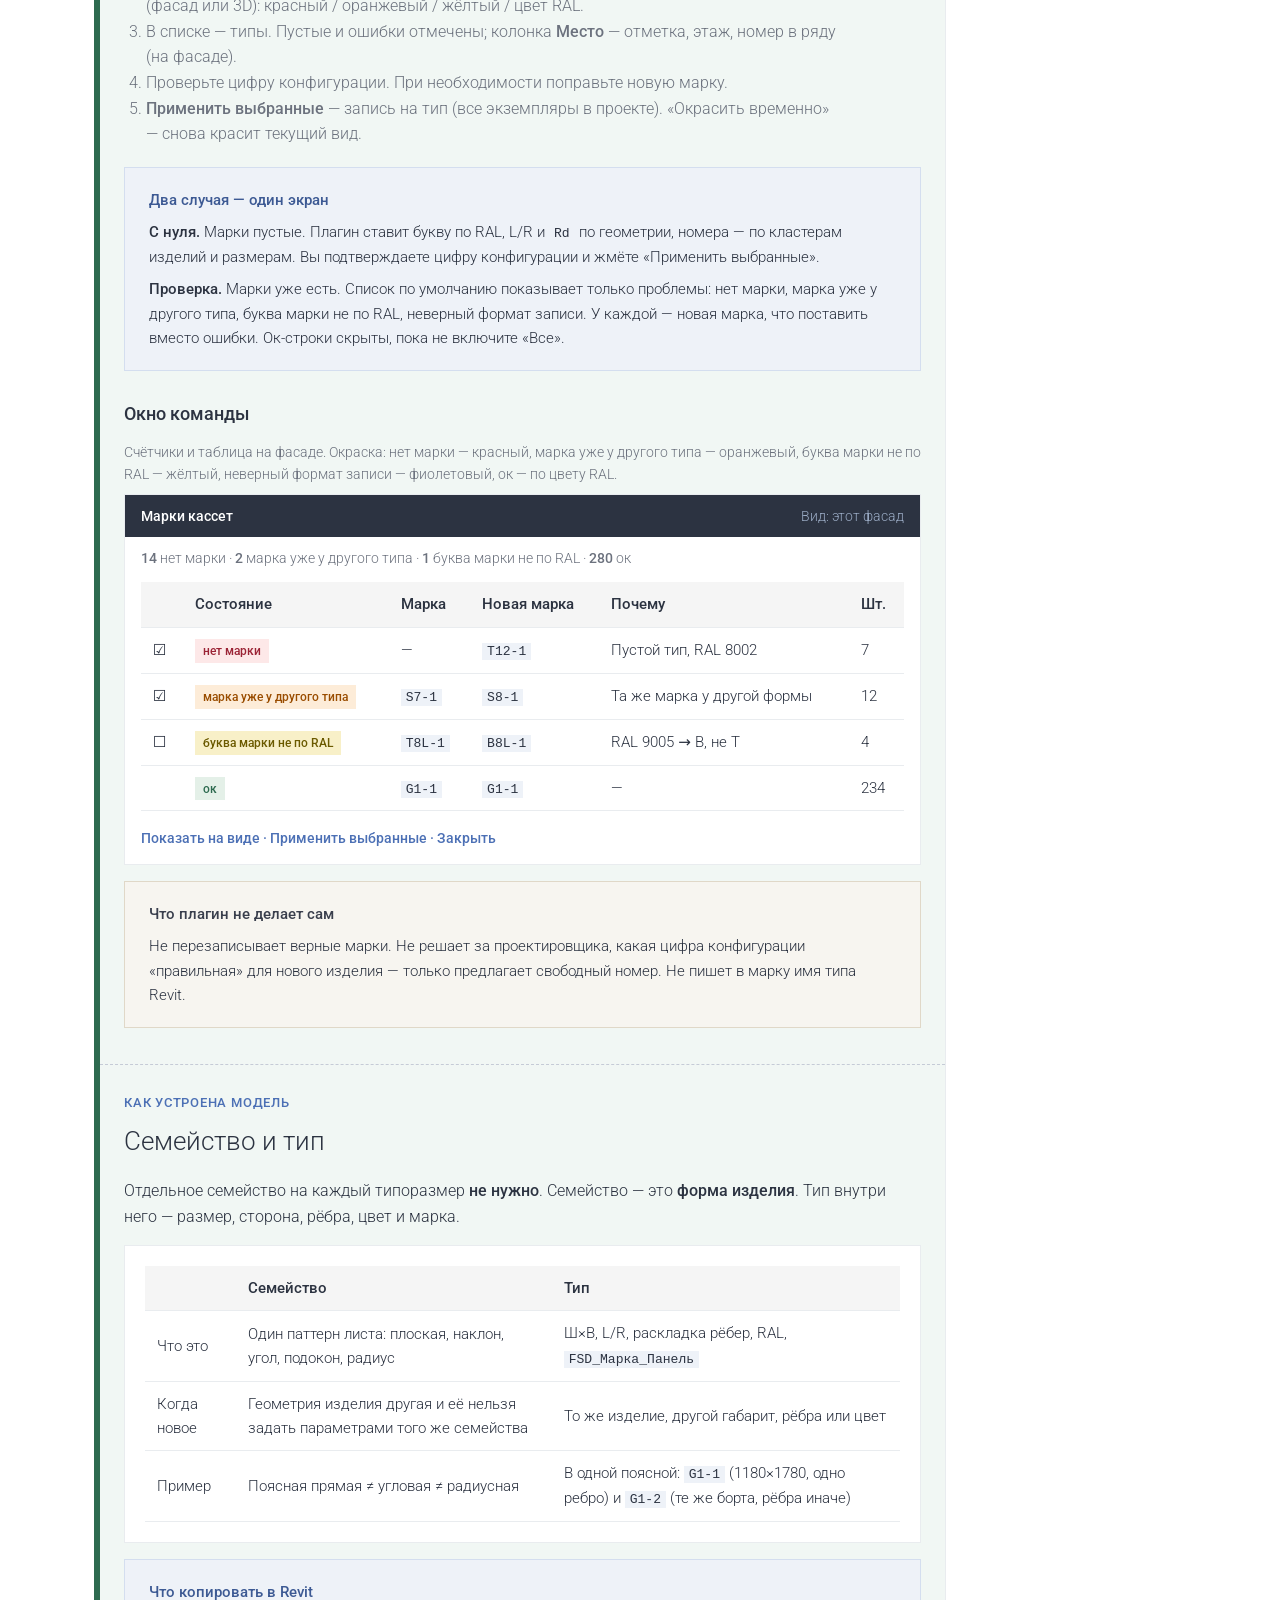
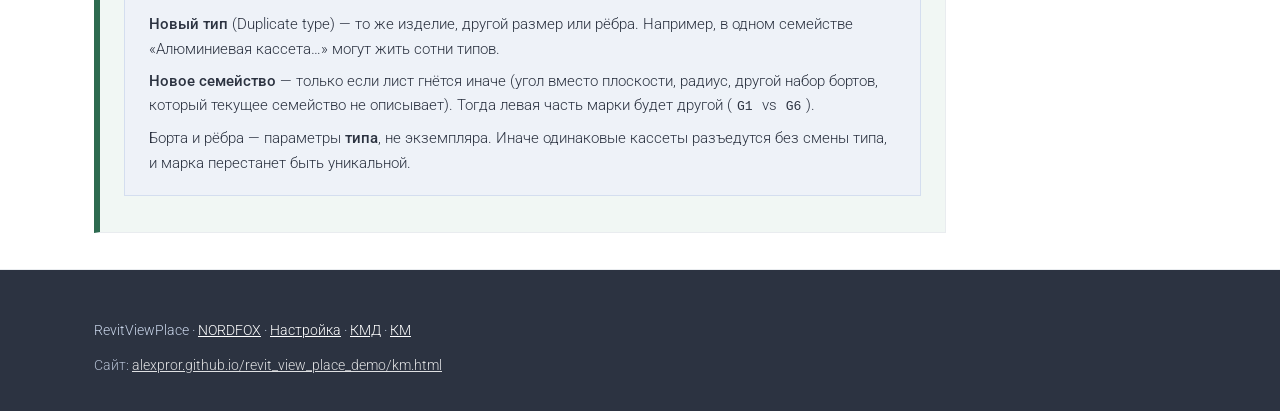
==== commit faae44c2: "Document KM shelves, presets, 3D cassette paint, and PDF export. Update designer site pages for Полк" ====
--- a/km.html
+++ b/km.html
@@ -10,7 +10,7 @@
 <body class="page-km">
 
   <header class="site-header">
-    <div class="pilot-banner">Пилот · Revit 2021/2022 · панель КМ · размеры кронштейнов и кареток, маркировка кассет</div>
+    <div class="pilot-banner">Пилот · Revit 2021/2022 · панель КМ · размеры, полки, пресеты, марки кассет (фасад и 3D)</div>
     <nav class="site-nav">
       <div class="wrap site-nav-inner">
         <a class="site-brand" href="index.html">RevitViewPlace</a>
@@ -39,18 +39,19 @@
     <div class="wrap">
       <p class="eyebrow">Лента NORDFOX → панель <strong>КМ</strong> · синие иконки</p>
       <h1>КМ: кронштейны, каретки и кассеты</h1>
-      <p class="lead">Размеры кронштейнов и кареток по линии, разнос меток длины на монтажке и маркировка алюминиевых кассет. Установка — на странице <a href="index.html" style="color:#fff;opacity:.9">Настройка</a>. Листы КМД и «Цепочка размеров» — на <a href="kmd.html" style="color:#fff;opacity:.9">КМД</a>.</p>
+      <p class="lead">Размеры по линии, перекладка полок, пресеты, разнос меток на монтажке и маркировка кассет (фасад и 3D). Установка — <a href="index.html" style="color:#fff;opacity:.9">Настройка</a>. Листы КМД — <a href="kmd.html" style="color:#fff;opacity:.9">КМД</a>.</p>
     </div>
   </section>
 
   <div class="doc-shell">
     <div class="wrap doc-layout">
       <aside class="doc-toc" aria-label="Команды КМ">
-        <p class="doc-toc-title">Три команды</p>
+        <p class="doc-toc-title">Команды КМ</p>
         <nav class="doc-toc-nav toc-cmd toc-cmd-dims">
           <p class="toc-cmd-label"><a href="#cmd-dims">Размеры КМ</a></p>
           <a href="#dims">Как ставить</a>
-          <a href="#levels">Уровни полок</a>
+          <a href="#shelves">Полки КМ</a>
+          <a href="#presets">Настройки / пресеты</a>
           <a href="#planes">Плоскости кронштейна</a>
           <a href="#karetka">Плоскости каретки</a>
         </nav>
@@ -73,7 +74,7 @@
     <header class="cmd-block-head">
       <p class="cmd-block-kicker">NORDFOX → КМ</p>
       <p class="cmd-block-title">Команда «Размеры КМ»</p>
-      <p class="cmd-block-lead">Одна кнопка. Ниже — как ставить цепь, сколько уровней полок выбрать и какие плоскости нужны в семействе кронштейна или каретки.</p>
+      <p class="cmd-block-lead">Одна кнопка. Ниже — как ставить цепь и какие плоскости нужны в семействе кронштейна или каретки.</p>
     </header>
 
   <section class="section section-alt" id="dims">
@@ -84,54 +85,52 @@
 
       <ol class="steps">
         <li>Откройте фасад или разрез схемы кронштейнов или кареток (не лист).</li>
+        <li>При необходимости <strong>Настройки размеров</strong> — пресет (семья, плоскость, стиль, уровни, зазор). Можно включить «Не показывать окно» — сразу линия.</li>
         <li><strong>NORDFOX → КМ → Размеры КМ</strong>.</li>
-        <li><strong>Все семейства</strong> (или одна семья кронштейна/каретки на этом виде), плоскость <strong>Боковая</strong> или <strong>Центр</strong>, стиль <strong>«Размеры кронштейнов б/м»</strong> (без масштаба), поле <strong>Уровни</strong> — 2–5 (по умолчанию 4). В списке кронштейны и каретки вида, не зацепы и шпоры. Что значат номера — в <a href="#levels">уровнях полок</a>.</li>
-        <li><strong>Шаг 1–2.</strong> Начало и конец линии выбора. В цепь входит опора, чей центр между концами линии, и каждая ось или уровень, которые линия пересекает.</li>
-        <li><strong>Шаг 3.</strong> Любая точка на чертеже — сторона и высота выноса. Без привязки клика к оси, уровню или плоскости.</li>
+        <li><strong>Шаг 1–2.</strong> Начало и конец линии выбора. В цепь входит опора между концами линии и пересечённые оси/уровни.</li>
+        <li><strong>Шаг 3.</strong> Любая точка на чертеже — сторона и высота выноса.</li>
       </ol>
 
       <div class="callout" style="margin-top: 20px;">
         <h4>Как читать цепь</h4>
         <p>Одна линия выбора = одна цепь. Горизонтальная линия на фасаде ловит вертикальные оси; вертикальная — уровни. Низ по осям — второй запуск.</p>
-        <p>Размерная линия проходит через указанную точку и доводится до крайних опор. Меньше 450 мм — полка; 450 и больше, включая 480, — на цепи. Полки прижимаются друг к другу: левая половина группы влево, правая вправо. Сколько рядов взять — поле <a href="#levels">Уровни</a> в диалоге.</p>
-      </div>
-    </div>
-  </section>
-
-  <section class="section" id="levels">
-    <div class="section-inner">
-      <p class="section-kicker">Диалог «Размеры КМ» · поле Уровни</p>
-      <h2>Уровни полок</h2>
-      <p class="lead-section">В диалоге поле <strong>Уровни</strong>: 2, 3, 4 или 5. По умолчанию <strong>4</strong>. Это потолок рядов на этом прогоне, а не подсказка «добавить полку, если тесно». В выбранное число ряд сам не добавляется.</p>
-
-      <div class="plane-diagram">
-        <table>
-          <thead>
-            <tr><th>Номер</th><th>Что на чертеже</th></tr>
-          </thead>
-          <tbody>
-            <tr><td><strong>1</strong></td><td>Цепь и склейка: цифры на линии, без выноски</td></tr>
-            <tr><td><strong>2</strong></td><td>Первая полка</td></tr>
-            <tr><td><strong>3</strong></td><td>Вторая полка</td></tr>
-            <tr><td><strong>4</strong></td><td>Третья полка (потолок по умолчанию)</td></tr>
-            <tr><td><strong>5</strong></td><td>Четвёртая полка</td></tr>
-          </tbody>
-        </table>
-      </div>
-
-      <p class="note">Меньше 450 мм — на полку, начиная со 2-го уровня. 450 мм и больше, в том числе 480, остаются на цепи (уровень 1).</p>
-
-      <h3 class="subhead">Перестроить уже стоящую цепь</h3>
+        <p>Меньше 450 мм — полка; 450 и больше — на цепи. Склейка одинаковых коротких (<code>303x6=1818</code>) — <strong>в центре</strong> прогона, отступ от линии как у нативного размера Revit. Уровни: 1 — цепь и склейка, 2 — первая полка. Если не влезло — <strong>Полки КМ</strong> или снова Create с другим числом уровней. Линия и свидетели не двигаются.</p>
+      </div>
+    </div>
+  </section>
+
+  <section class="section" id="shelves">
+    <div class="section-inner">
+      <p class="section-kicker">Команда · выбранная цепь</p>
+      <h2>Полки КМ</h2>
+      <p class="lead-section">Перекладка уже стоящей цепи без новой линии. Окно не блокирует Revit.</p>
       <ol class="steps">
-        <li>Выделите линейную цепь на виде (не лист).</li>
-        <li><strong>NORDFOX → КМ → Размеры КМ</strong> — плагин спрашивает только число уровней.</li>
-        <li>Укажите точку: сторона выноса и направление крючка.</li>
+        <li>Выделите одну линейную размерную цепь на виде.</li>
+        <li><strong>NORDFOX → КМ → Полки КМ</strong>.</li>
+        <li>Задайте вынос полок, цифры у цепи, крючок, уровни, зазор рядов, сдвиги.</li>
+        <li><strong>Переложить полки</strong> — пересчёт. Уровни / зазор / сдвиги сохраняются в активный пресет.</li>
       </ol>
-      <p class="note">Линия размера и свидетели не двигаются, перекладываются только полки. Если на фасаде тесно — выделите цепь и запустите снова с другим числом или другим кликом.</p>
-    </div>
-  </section>
-
-  <section class="section section-alt" id="planes">
+      <div class="callout" style="margin-top: 16px;">
+        <h4>Зазор и сдвиг</h4>
+        <p><strong>Зазор рядов</strong> — свет между ступеньками лесенки (мм бумаги). <strong>Сдвиг от цепи</strong> — вынос всего блока полок. Это разные параметры.</p>
+      </div>
+    </div>
+  </section>
+
+  <section class="section section-alt" id="presets">
+    <div class="section-inner">
+      <p class="section-kicker">Команда · пресеты Create</p>
+      <h2>Настройки размеров</h2>
+      <p class="lead-section">Пресеты для тихого Create и общие параметры полок. Файл: <code>Документы\NORDFOX\RevitViewPlace\config\km_dim_presets.json</code>.</p>
+      <ol class="steps">
+        <li><strong>NORDFOX → КМ → Настройки размеров</strong>.</li>
+        <li>Выберите или сохраните пресет: семья, плоскость, стиль, уровни, зазор, сдвиги.</li>
+        <li>Галочка «Не показывать окно» — «Размеры КМ» сразу к линии выбора.</li>
+      </ol>
+    </div>
+  </section>
+
+  <section class="section" id="planes">
     <div class="section-inner">
       <p class="section-kicker">Семейство кронштейна · .rfa</p>
       <h2>Плоскости для размеров КМ</h2>
@@ -171,7 +170,7 @@
     </div>
   </section>
 
-  <section class="section" id="karetka">
+  <section class="section section-alt" id="karetka">
     <div class="section-inner">
       <p class="section-kicker">Семейство каретки · .rfa</p>
       <h2>Плоскости каретки</h2>
@@ -390,11 +389,11 @@
       <p class="lead-section">Одна кнопка на панели <strong>КМ</strong>, рядом с «Размеры КМ». Не две команды «с нуля» и «проверить»: плагин всегда сначала читает, что уже стоит, и только потом предлагает запись. Окно не блокирует Revit — фасад остаётся на экране.</p>
 
       <ol class="steps">
-        <li>Откройте фасад, разрез или лист с фасадом. <strong>NORDFOX → КМ → Марки кассет</strong>.</li>
-        <li>Плагин собирает кассеты вида, сравнивает <code>FSD_Марка_Панель</code> с правилами и красит фасад по состоянию (красный / оранжевый / жёлтый / цвет RAL).</li>
-        <li>В списке — только типы. Пустые и ошибки отмечены, у каждой строки есть <strong>новая марка</strong> и <strong>место</strong> на фасаде (отметка, этаж, номер в ряду).</li>
+        <li>Откройте фасад, разрез, <strong>3D</strong> или лист с фасадом. <strong>NORDFOX → КМ → Марки кассет</strong>.</li>
+        <li>Плагин сравнивает <code>FSD_Марка_Панель</code> с правилами и красит кассеты на <strong>активном</strong> виде (фасад или 3D): красный / оранжевый / жёлтый / цвет RAL.</li>
+        <li>В списке — типы. Пустые и ошибки отмечены; колонка <strong>Место</strong> — отметка, этаж, номер в ряду (на фасаде).</li>
         <li>Проверьте цифру конфигурации. При необходимости поправьте новую марку.</li>
-        <li><strong>Применить выбранные</strong> — запись на тип. Верные марки без галочки не трогает. Запись на тип действует на все экземпляры в проекте.</li>
+        <li><strong>Применить выбранные</strong> — запись на тип (все экземпляры в проекте). «Окрасить временно» — снова красит текущий вид.</li>
       </ol>
 
       <div class="callout" style="margin-top: 20px;">
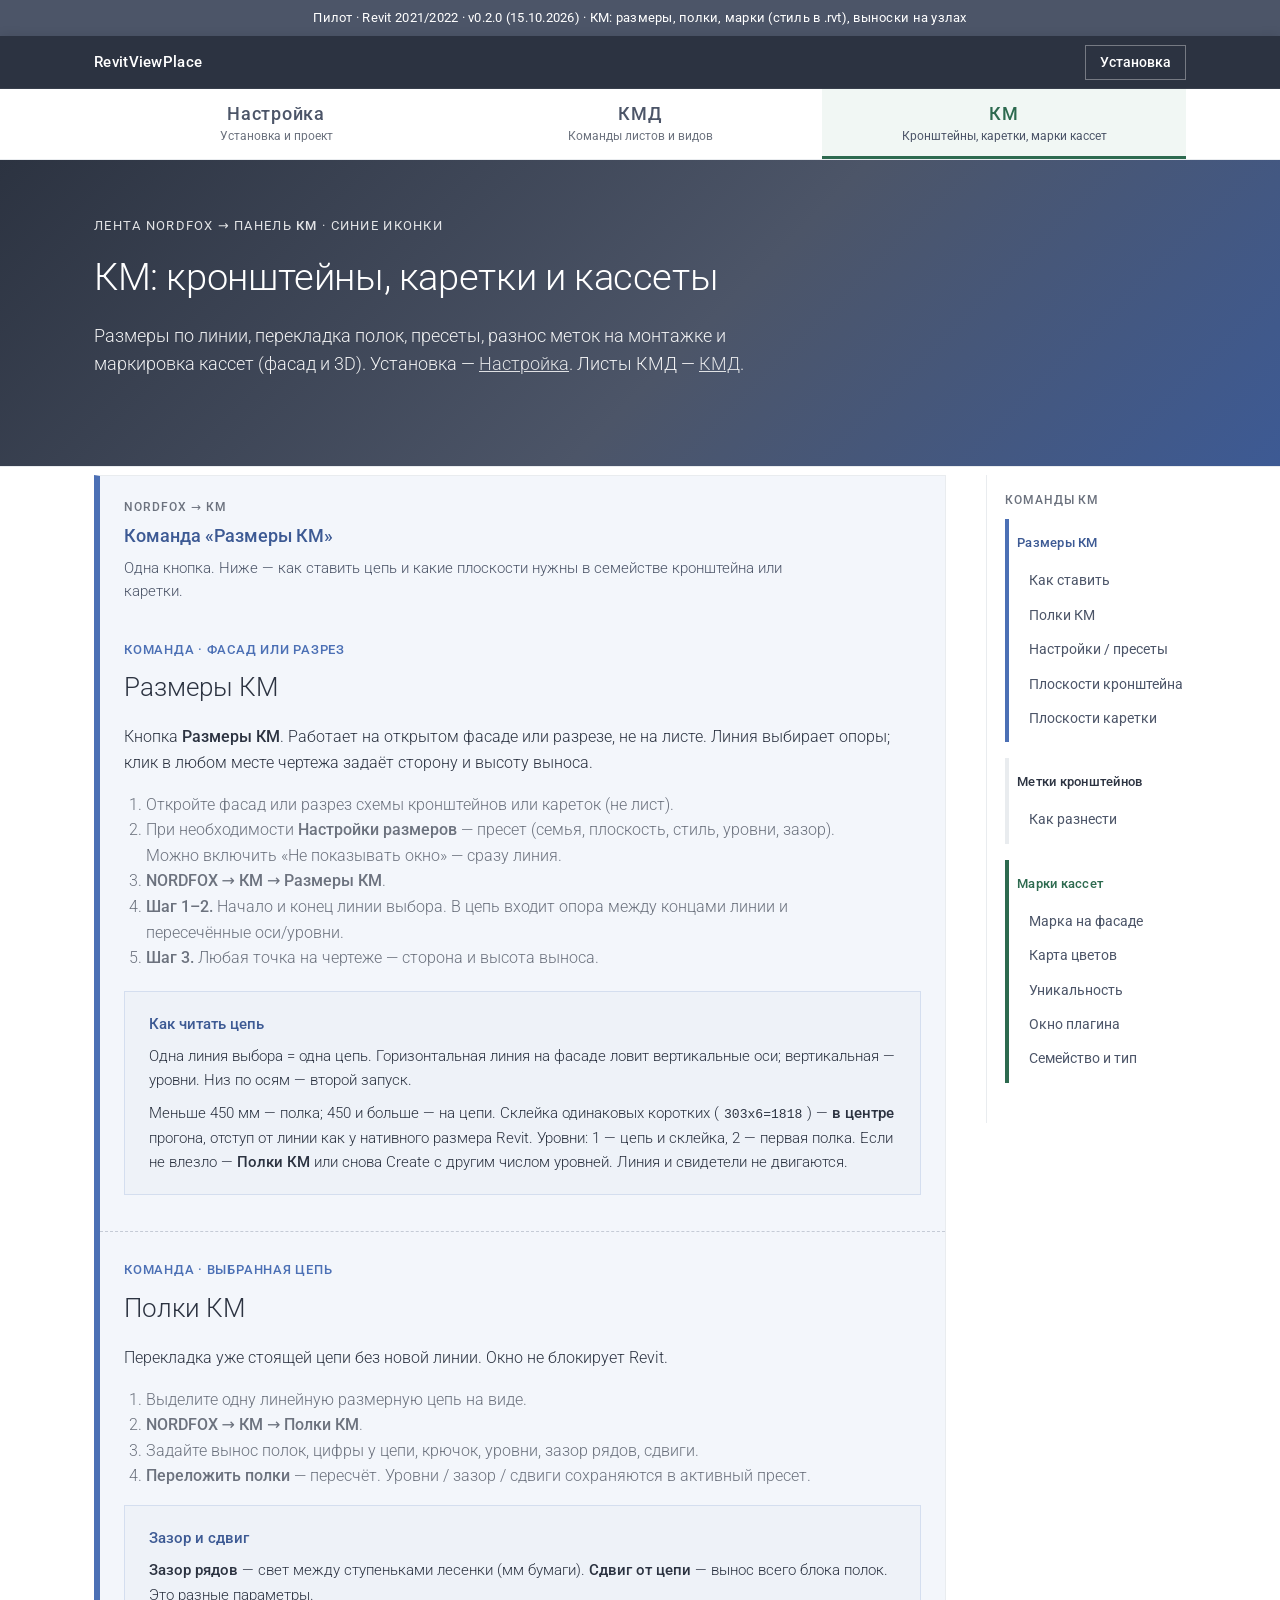
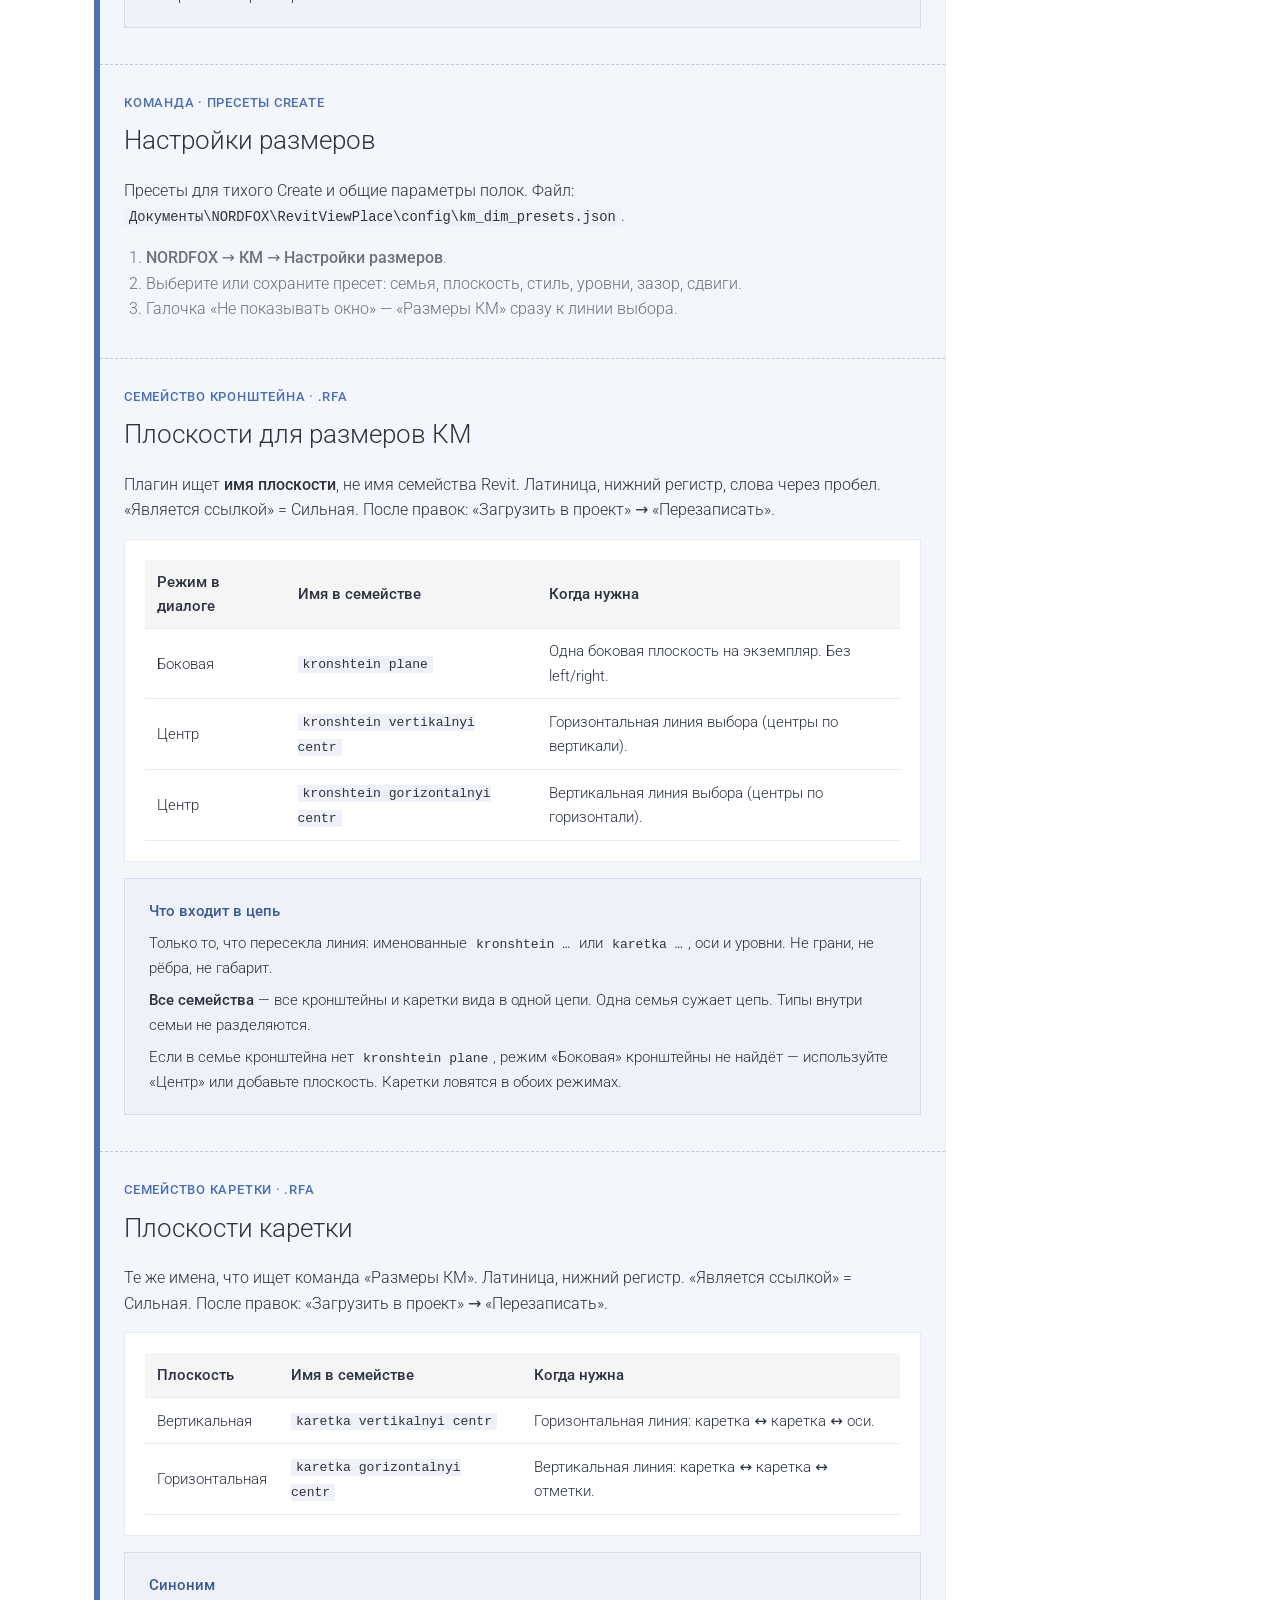
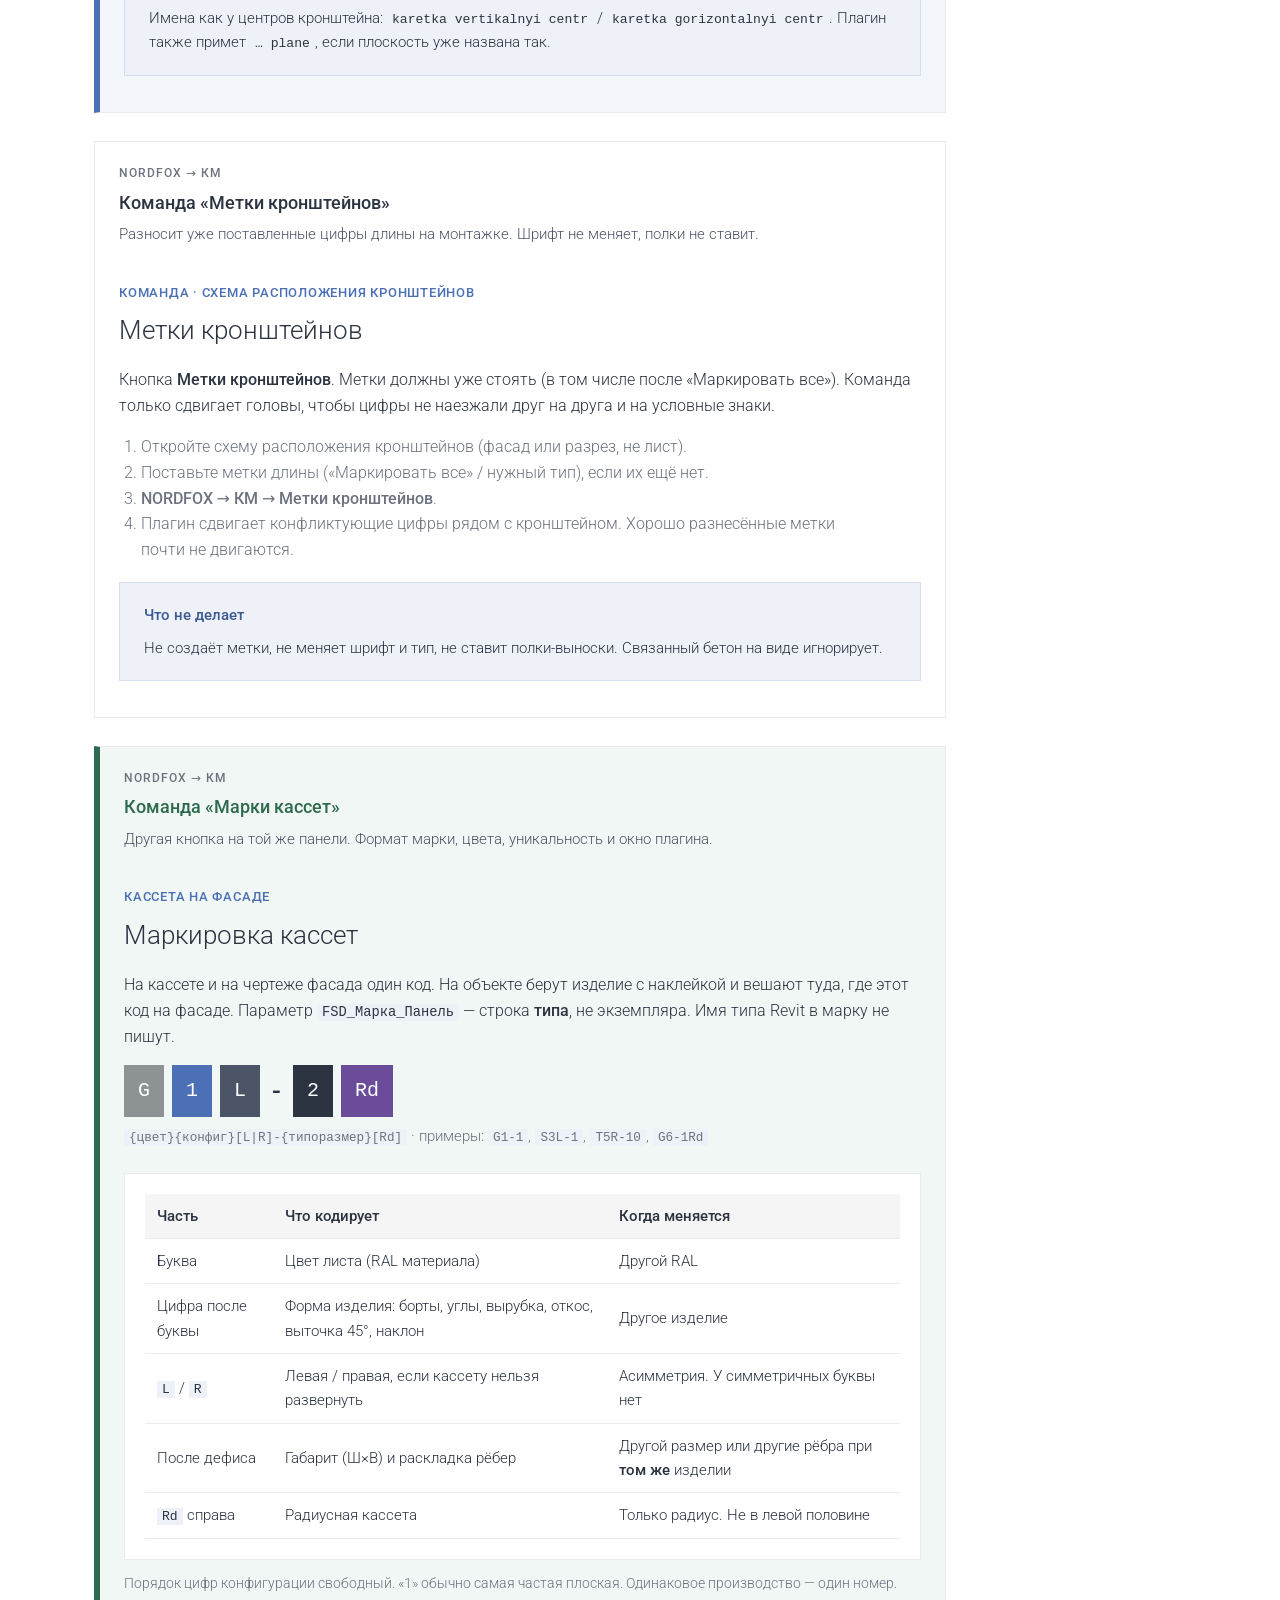
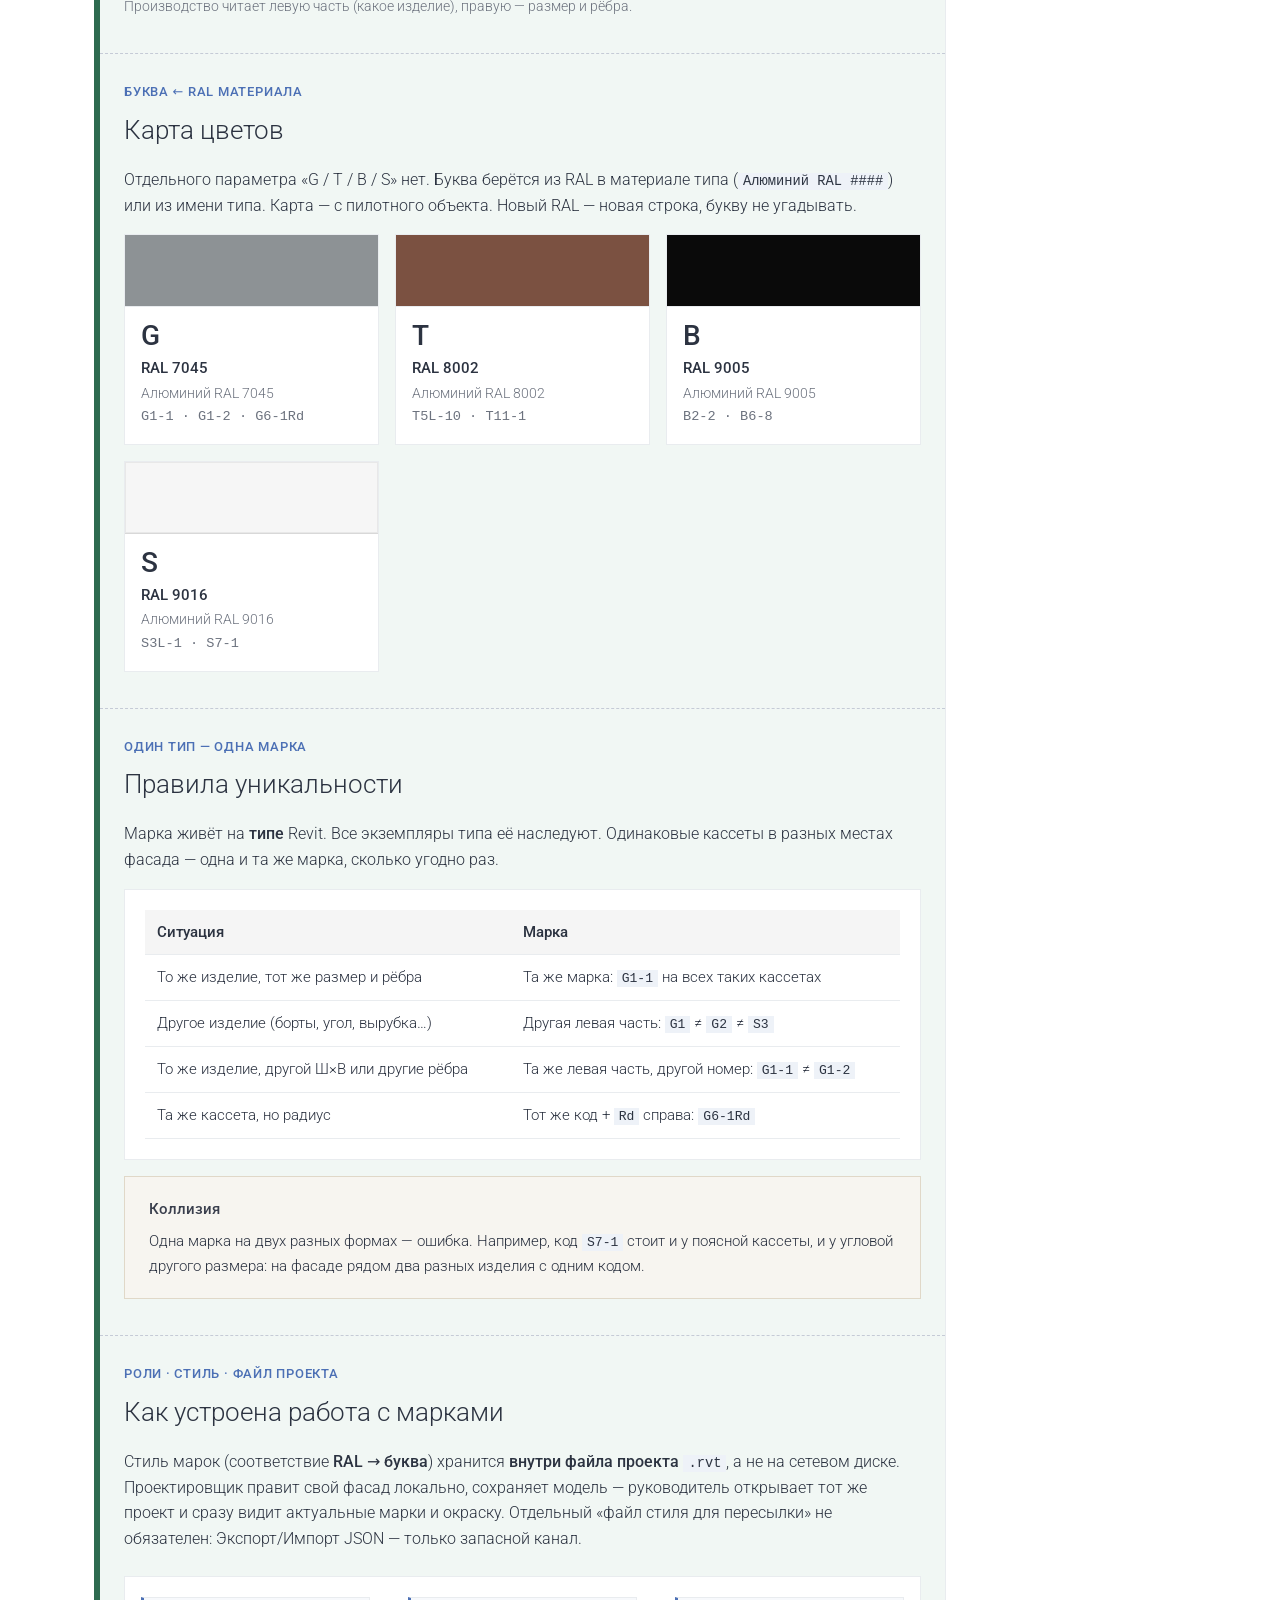
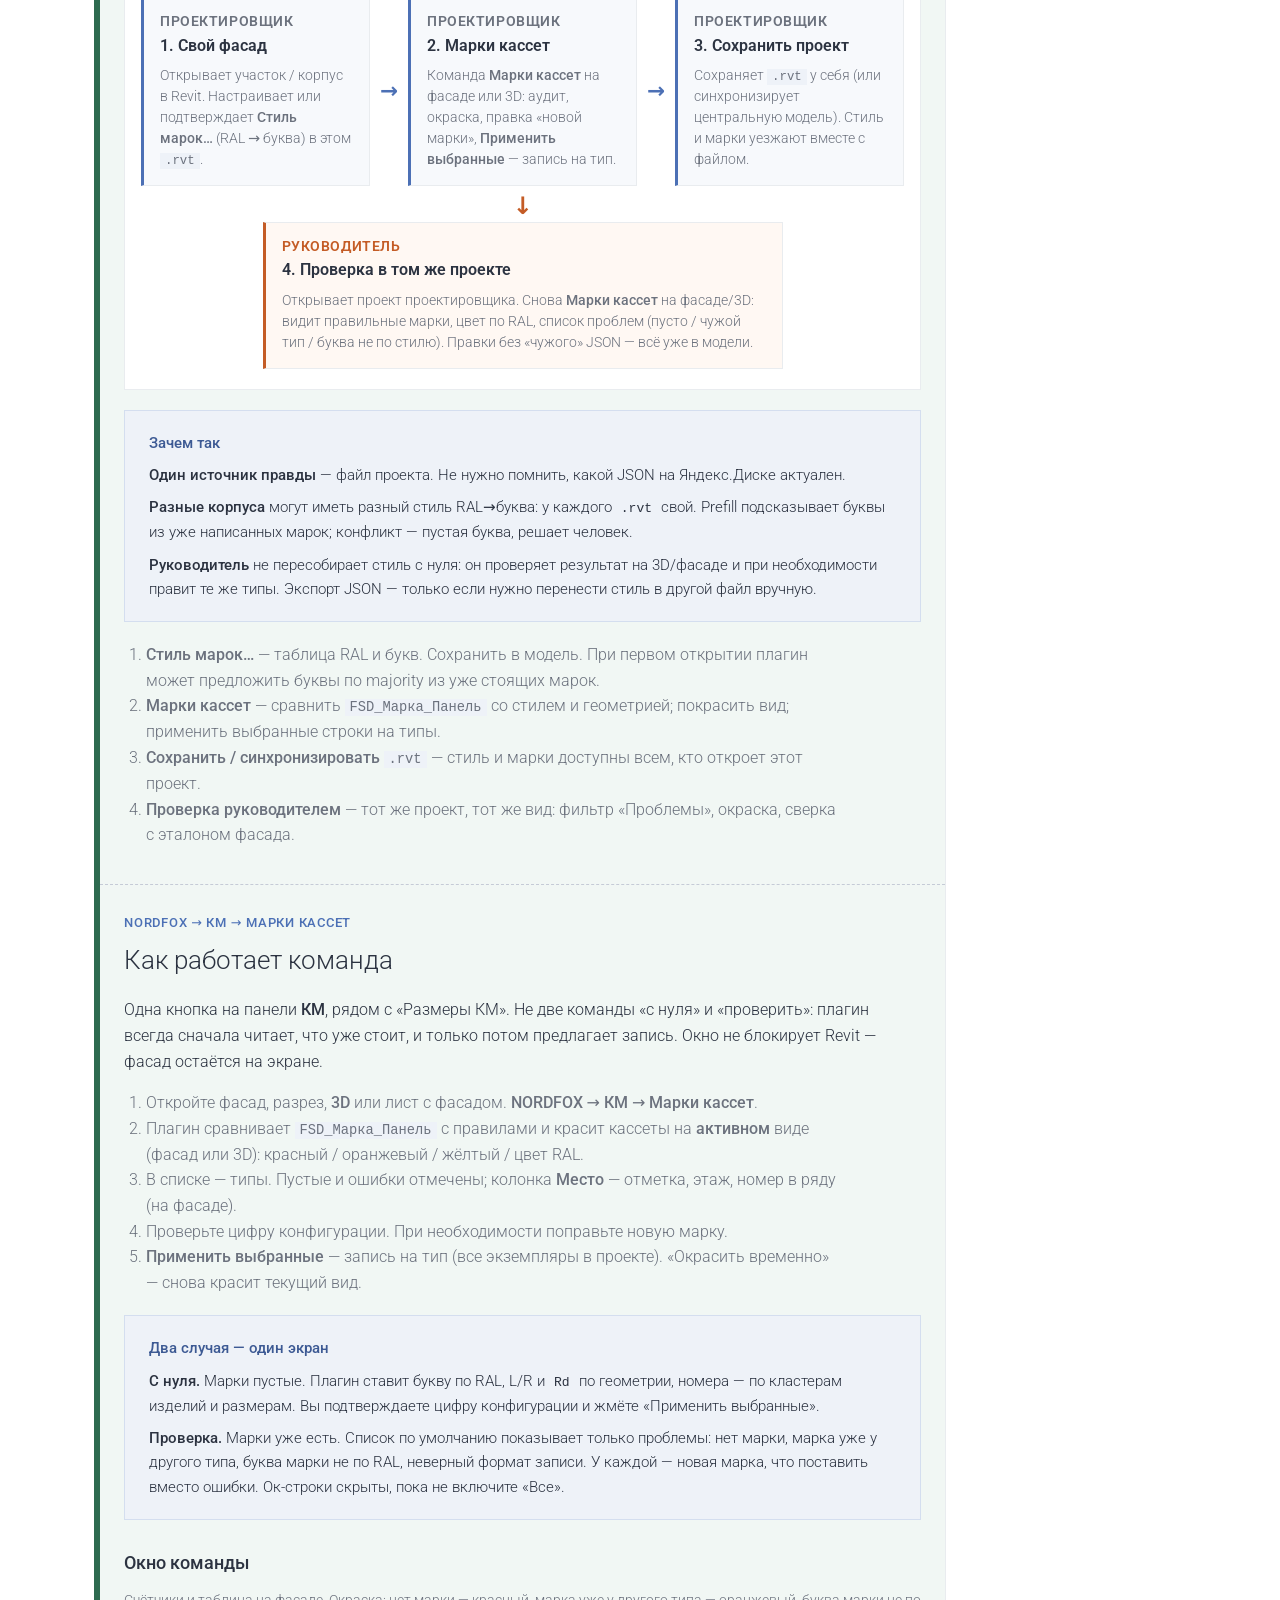
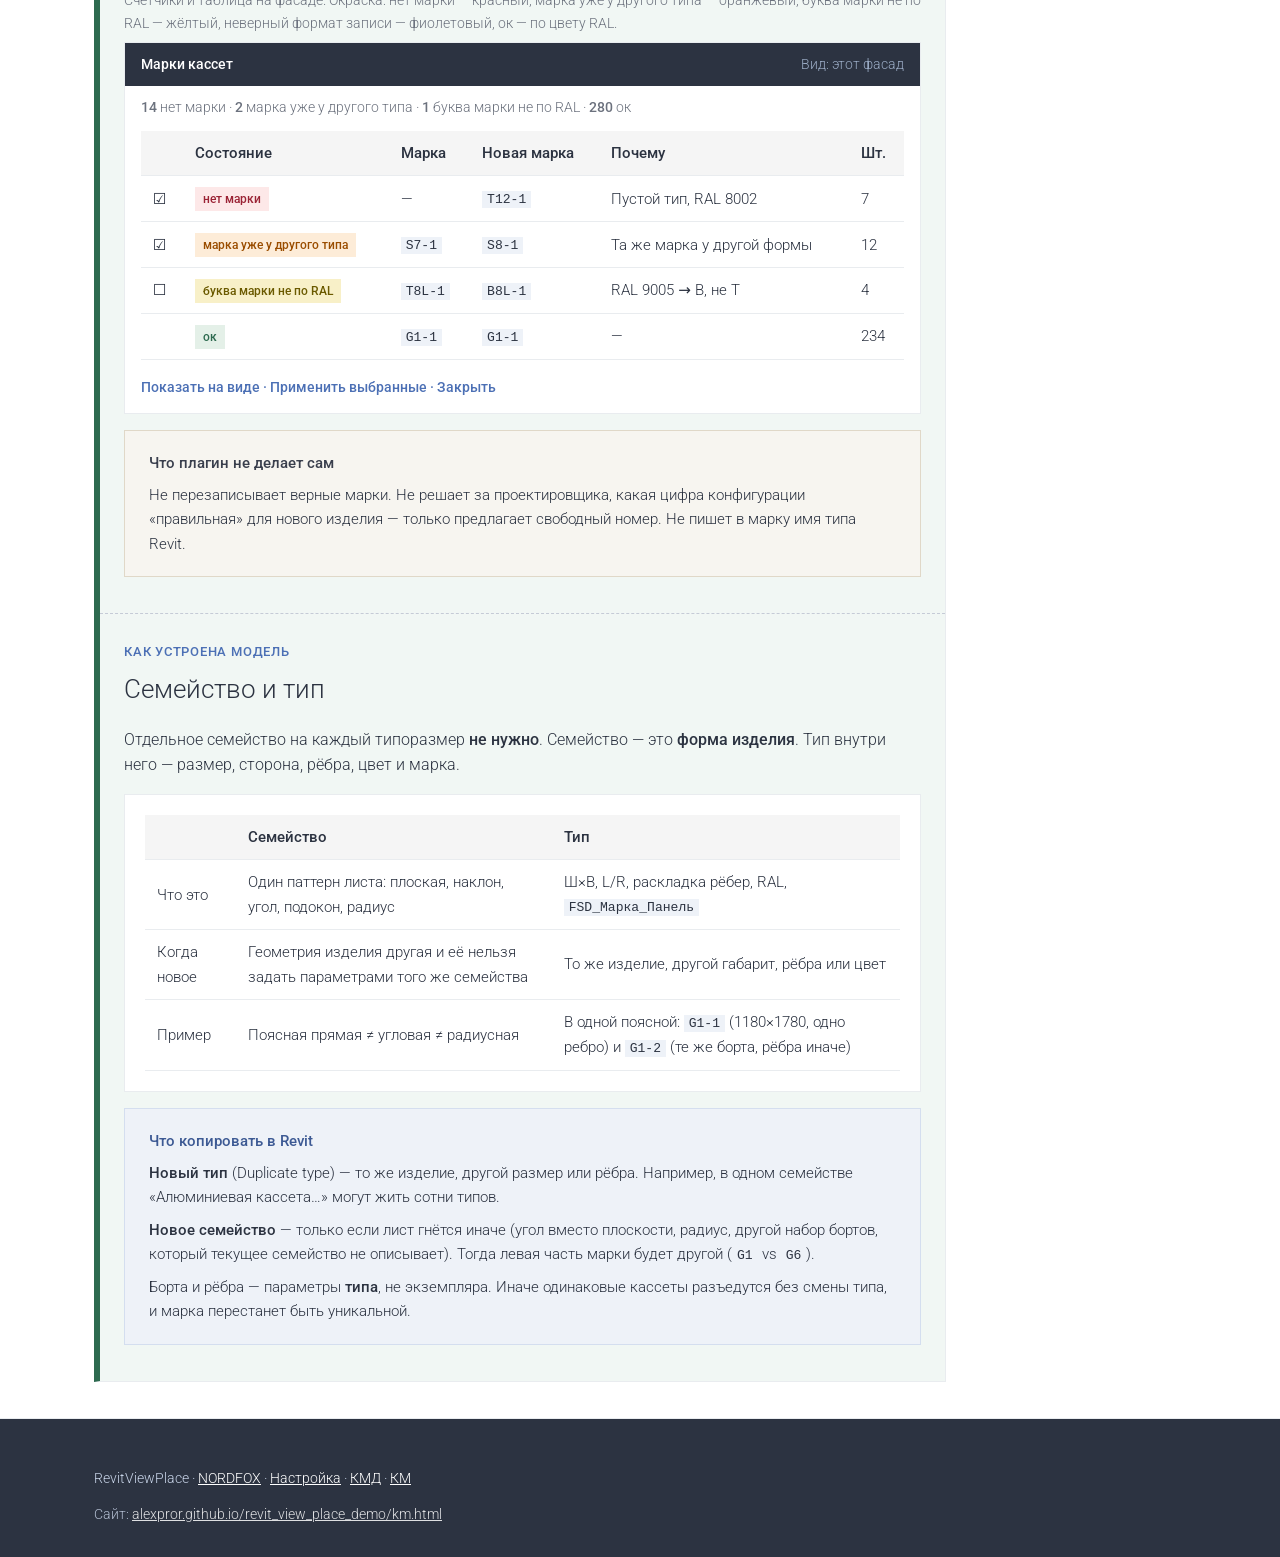
==== commit b8a0e4c9: "Document cassette mark workflow: designer saves .rvt, manager checks in project. Add flowchart and r" ====
--- a/km.html
+++ b/km.html
@@ -10,7 +10,7 @@
 <body class="page-km">
 
   <header class="site-header">
-    <div class="pilot-banner">Пилот · Revit 2021/2022 · панель КМ · размеры, полки, пресеты, марки кассет (фасад и 3D)</div>
+    <div class="pilot-banner">Пилот · Revit 2021/2022 · v0.2.0 (15.10.2026) · КМ: размеры, полки, марки (стиль в .rvt), выноски на узлах</div>
     <nav class="site-nav">
       <div class="wrap site-nav-inner">
         <a class="site-brand" href="index.html">RevitViewPlace</a>
@@ -379,6 +379,62 @@
         <h4>Коллизия</h4>
         <p>Одна марка на двух разных формах — ошибка. Например, код <code>S7-1</code> стоит и у поясной кассеты, и у угловой другого размера: на фасаде рядом два разных изделия с одним кодом.</p>
       </div>
+    </div>
+  </section>
+
+  <section class="section" id="workflow">
+    <div class="section-inner">
+      <p class="section-kicker">Роли · стиль · файл проекта</p>
+      <h2>Как устроена работа с марками</h2>
+      <p class="lead-section">
+        Стиль марок (соответствие <strong>RAL → буква</strong>) хранится <strong>внутри файла проекта</strong> <code>.rvt</code>, а не на сетевом диске.
+        Проектировщик правит свой фасад локально, сохраняет модель — руководитель открывает тот же проект и сразу видит актуальные марки и окраску.
+        Отдельный «файл стиля для пересылки» не обязателен: Экспорт/Импорт JSON — только запасной канал.
+      </p>
+
+      <div class="flow-board" aria-label="Блок-схема работы с марками">
+        <div class="flow-row">
+          <article class="flow-card">
+            <p class="flow-role">Проектировщик</p>
+            <h3>1. Свой фасад</h3>
+            <p>Открывает участок / корпус в Revit. Настраивает или подтверждает <strong>Стиль марок…</strong> (RAL → буква) в этом <code>.rvt</code>.</p>
+          </article>
+          <span class="flow-arrow" aria-hidden="true">→</span>
+          <article class="flow-card">
+            <p class="flow-role">Проектировщик</p>
+            <h3>2. Марки кассет</h3>
+            <p>Команда <strong>Марки кассет</strong> на фасаде или 3D: аудит, окраска, правка «новой марки», <strong>Применить выбранные</strong> — запись на тип.</p>
+          </article>
+          <span class="flow-arrow" aria-hidden="true">→</span>
+          <article class="flow-card">
+            <p class="flow-role">Проектировщик</p>
+            <h3>3. Сохранить проект</h3>
+            <p>Сохраняет <code>.rvt</code> у себя (или синхронизирует центральную модель). Стиль и марки уезжают вместе с файлом.</p>
+          </article>
+        </div>
+        <div class="flow-down" aria-hidden="true">↓</div>
+        <div class="flow-row flow-row-center">
+          <article class="flow-card flow-card-lead">
+            <p class="flow-role">Руководитель</p>
+            <h3>4. Проверка в том же проекте</h3>
+            <p>Открывает проект проектировщика. Снова <strong>Марки кассет</strong> на фасаде/3D: видит правильные марки, цвет по RAL, список проблем (пусто / чужой тип / буква не по стилю). Правки без «чужого» JSON — всё уже в модели.</p>
+          </article>
+        </div>
+      </div>
+
+      <div class="callout" style="margin-top: 20px;">
+        <h4>Зачем так</h4>
+        <p><strong>Один источник правды</strong> — файл проекта. Не нужно помнить, какой JSON на Яндекс.Диске актуален.</p>
+        <p><strong>Разные корпуса</strong> могут иметь разный стиль RAL→буква: у каждого <code>.rvt</code> свой. Prefill подсказывает буквы из уже написанных марок; конфликт — пустая буква, решает человек.</p>
+        <p><strong>Руководитель</strong> не пересобирает стиль с нуля: он проверяет результат на 3D/фасаде и при необходимости правит те же типы. Экспорт JSON — только если нужно перенести стиль в другой файл вручную.</p>
+      </div>
+
+      <ol class="steps" style="margin-top: 20px;">
+        <li><strong>Стиль марок…</strong> — таблица RAL и букв. Сохранить в модель. При первом открытии плагин может предложить буквы по majority из уже стоящих марок.</li>
+        <li><strong>Марки кассет</strong> — сравнить <code>FSD_Марка_Панель</code> со стилем и геометрией; покрасить вид; применить выбранные строки на типы.</li>
+        <li><strong>Сохранить / синхронизировать</strong> <code>.rvt</code> — стиль и марки доступны всем, кто откроет этот проект.</li>
+        <li><strong>Проверка руководителем</strong> — тот же проект, тот же вид: фильтр «Проблемы», окраска, сверка с эталоном фасада.</li>
+      </ol>
     </div>
   </section>
 
--- a/style.css
+++ b/style.css
@@ -431,6 +431,75 @@
   font-size: 0.88rem;
   font-weight: 500;
   color: var(--ink);
+}
+
+.flow-board {
+  margin: 24px 0 8px;
+  padding: 20px 16px;
+  background: var(--white);
+  border: 1px solid var(--line);
+}
+.section-alt .flow-board { background: var(--bg); }
+.flow-row {
+  display: flex;
+  flex-wrap: wrap;
+  align-items: stretch;
+  justify-content: center;
+  gap: 10px 8px;
+}
+.flow-row-center { margin-top: 4px; }
+.flow-card {
+  flex: 1 1 180px;
+  max-width: 260px;
+  padding: 14px 16px;
+  background: #f7f9fc;
+  border: 1px solid var(--line);
+  border-left: 3px solid var(--nf-blue);
+}
+.flow-card-lead {
+  max-width: 520px;
+  border-left-color: #c45c26;
+  background: #fff8f3;
+}
+.flow-role {
+  margin: 0 0 4px;
+  font-size: 0.72rem;
+  letter-spacing: 0.04em;
+  text-transform: uppercase;
+  color: var(--nf-blue);
+  font-weight: 600;
+}
+.flow-card-lead .flow-role { color: #c45c26; }
+.flow-card h3 {
+  margin: 0 0 8px;
+  font-size: 1rem;
+  font-weight: 600;
+  color: var(--ink);
+}
+.flow-card p {
+  margin: 0;
+  font-size: 0.9rem;
+  color: var(--muted);
+  line-height: 1.45;
+}
+.flow-arrow {
+  align-self: center;
+  font-size: 1.35rem;
+  color: var(--nf-blue);
+  font-weight: 600;
+  padding: 0 2px;
+}
+.flow-down {
+  text-align: center;
+  font-size: 1.5rem;
+  color: #c45c26;
+  font-weight: 600;
+  margin: 8px 0 4px;
+  line-height: 1;
+}
+@media (max-width: 720px) {
+  .flow-arrow { display: none; }
+  .flow-card { max-width: none; }
 }
 
 .steps {
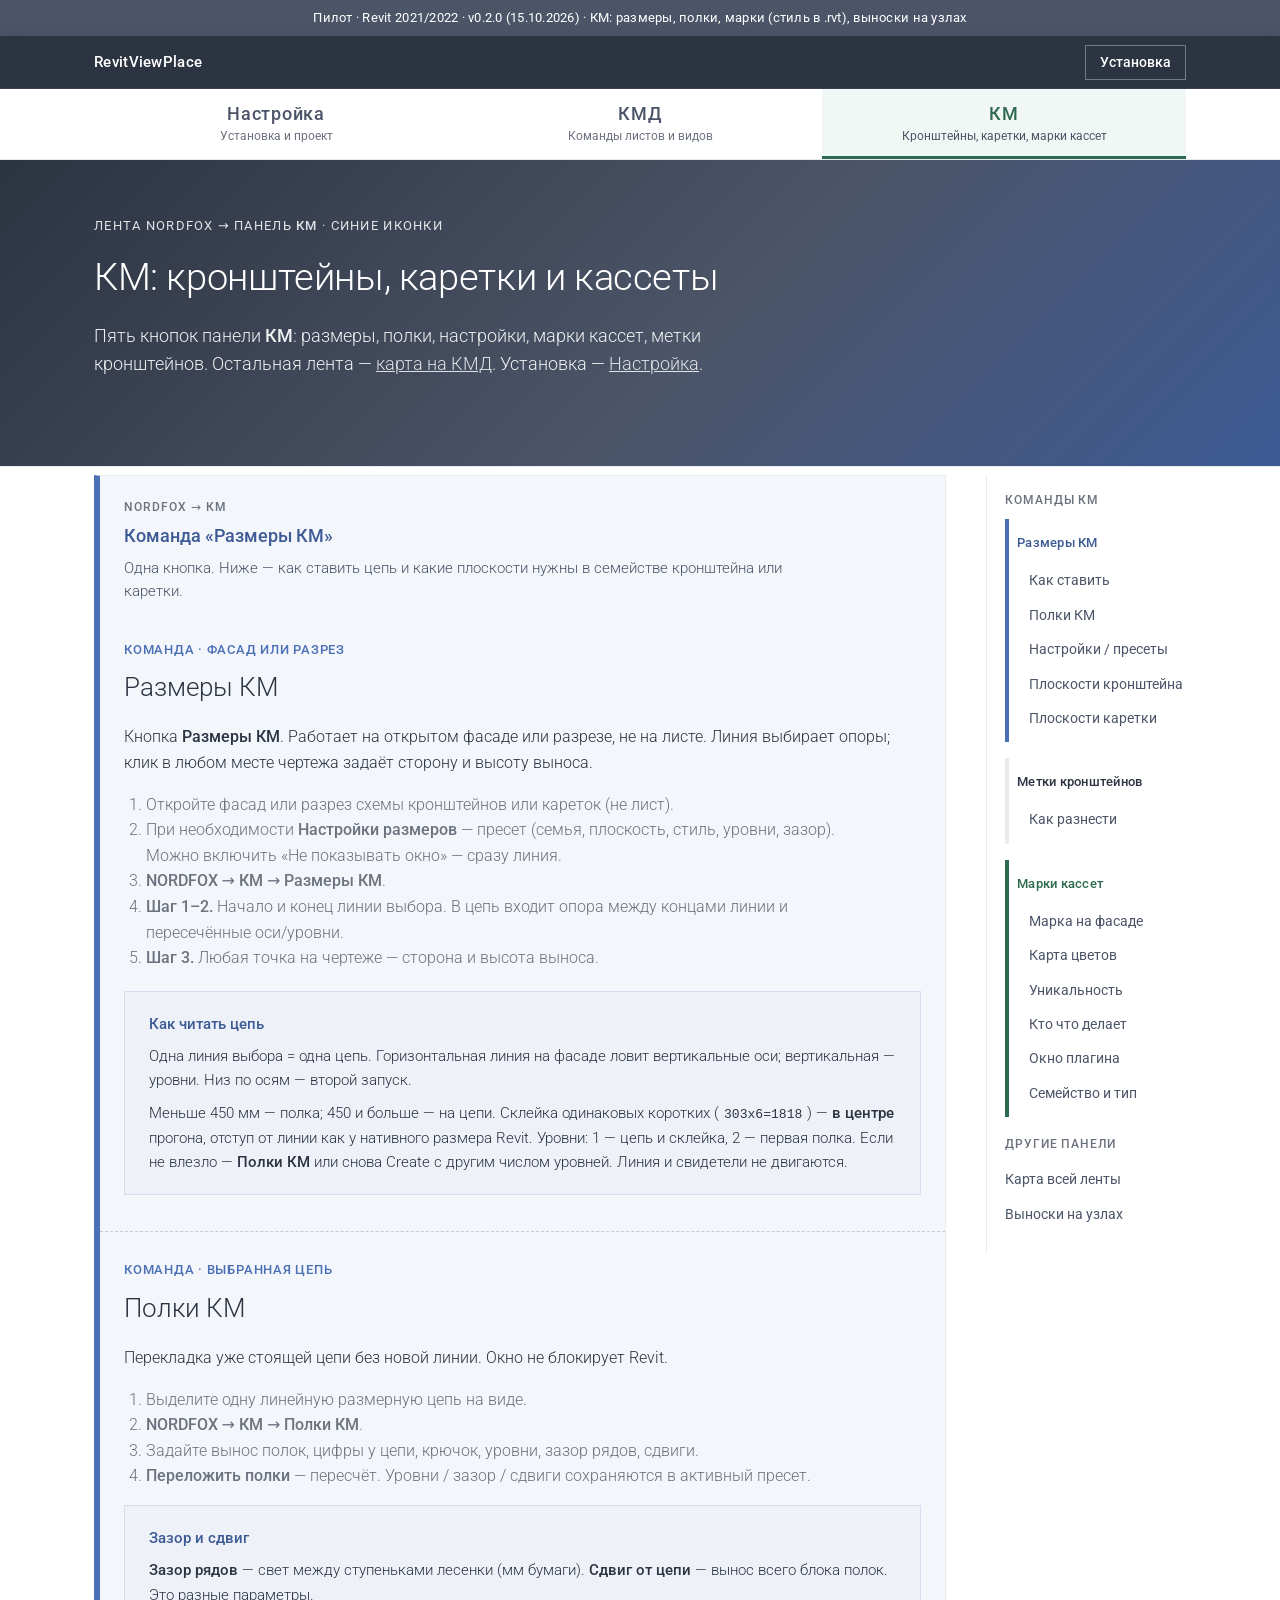
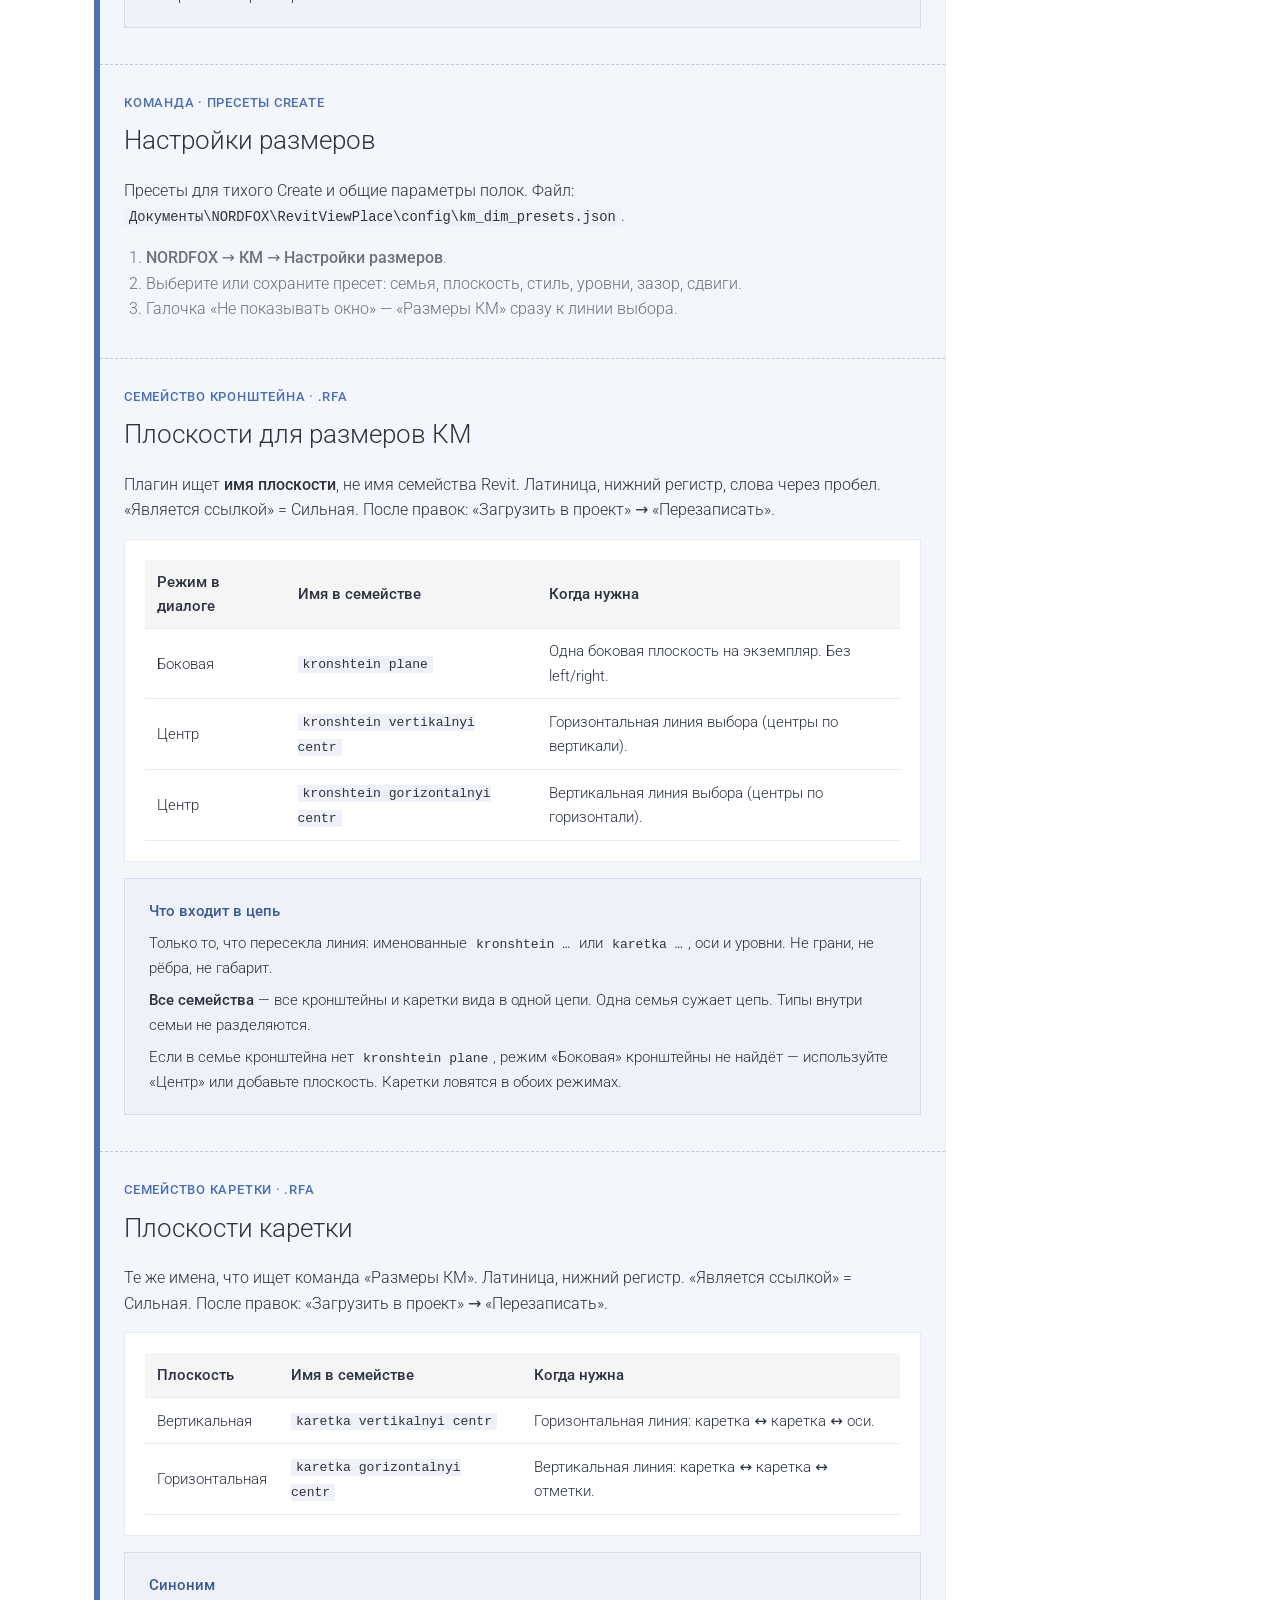
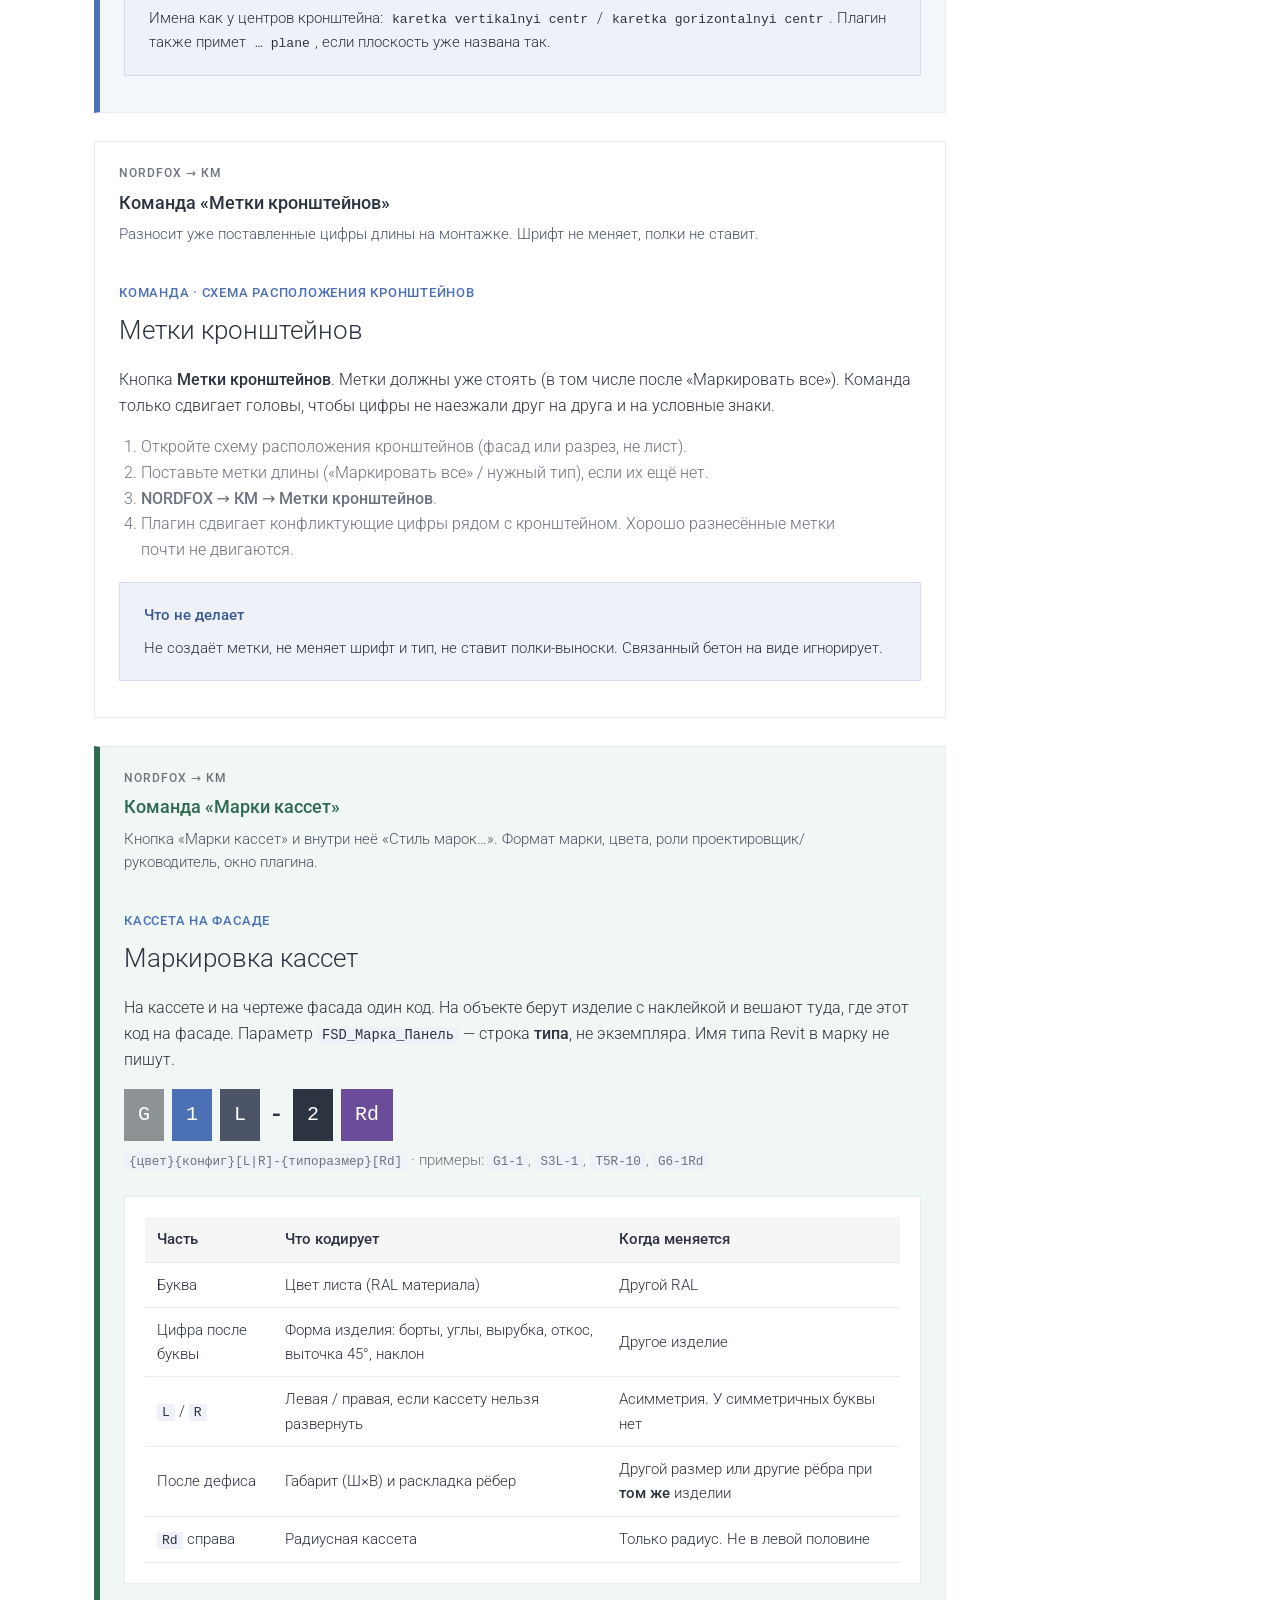
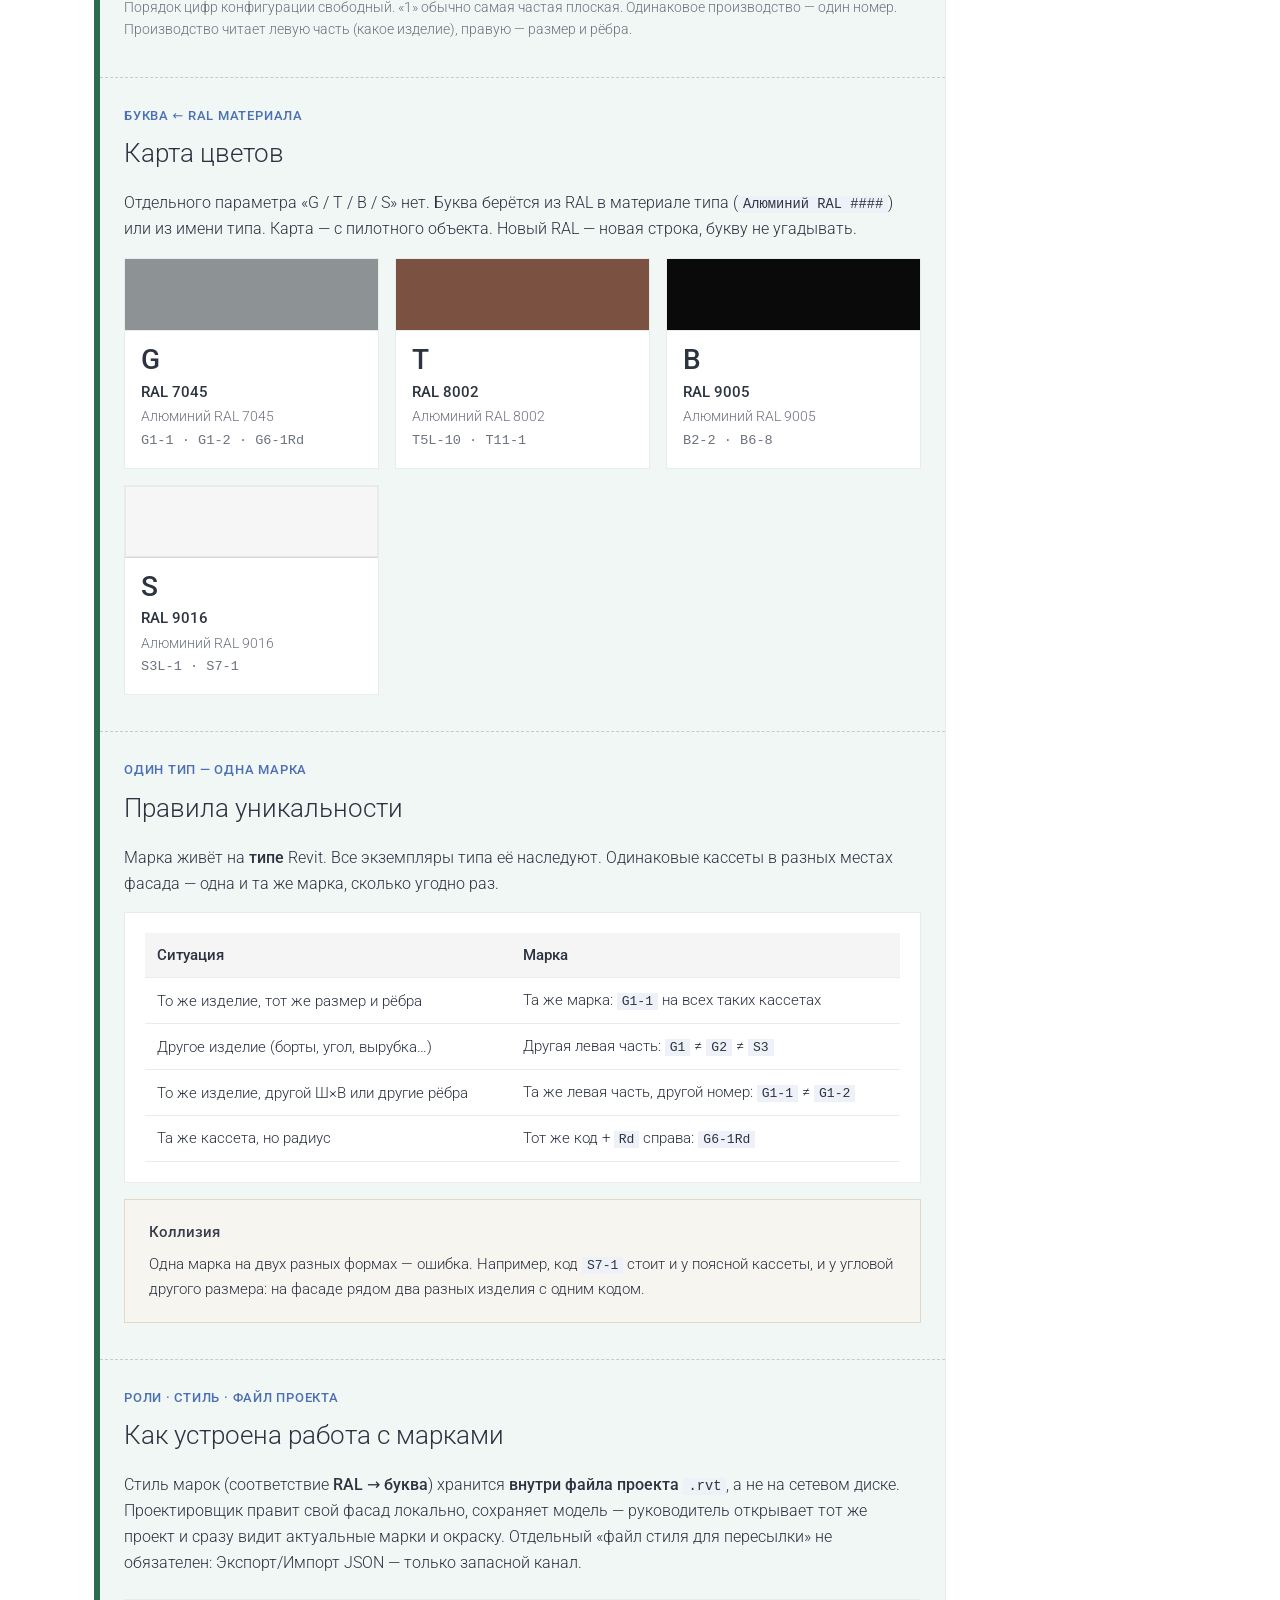
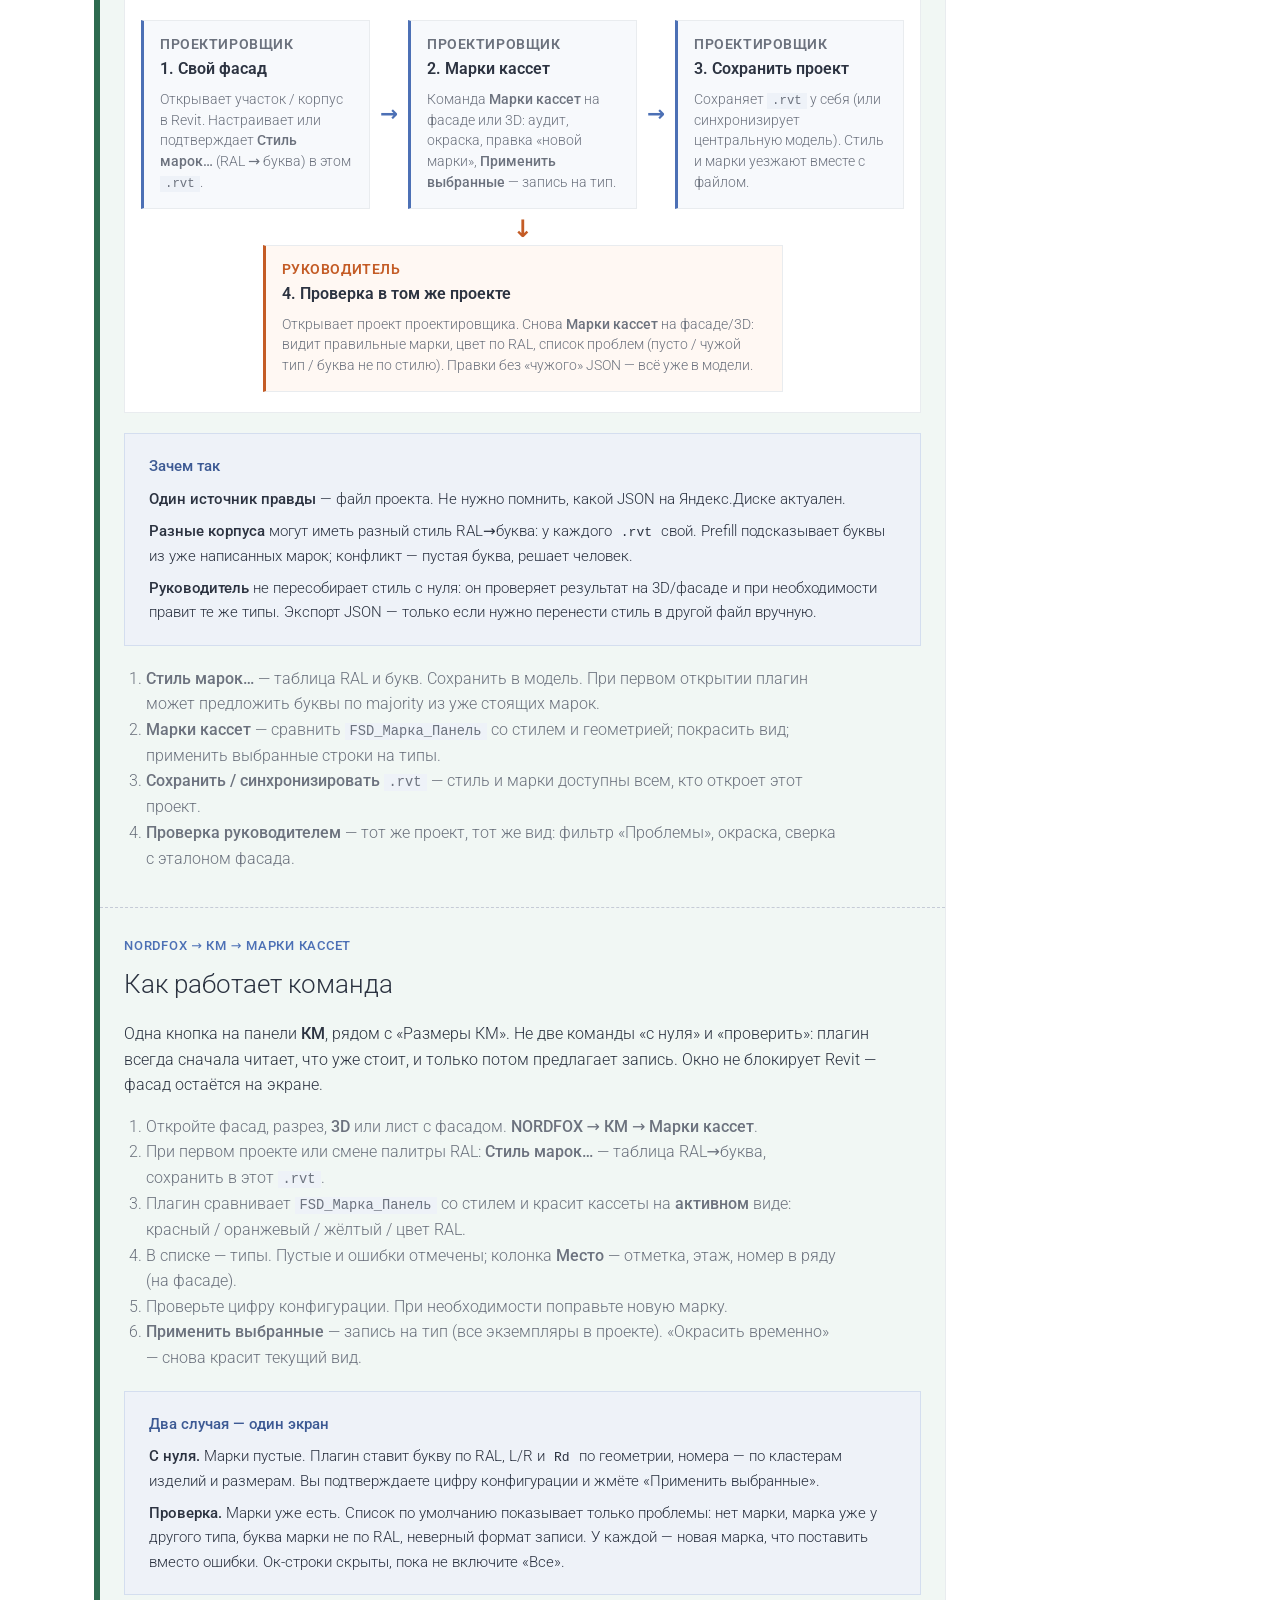
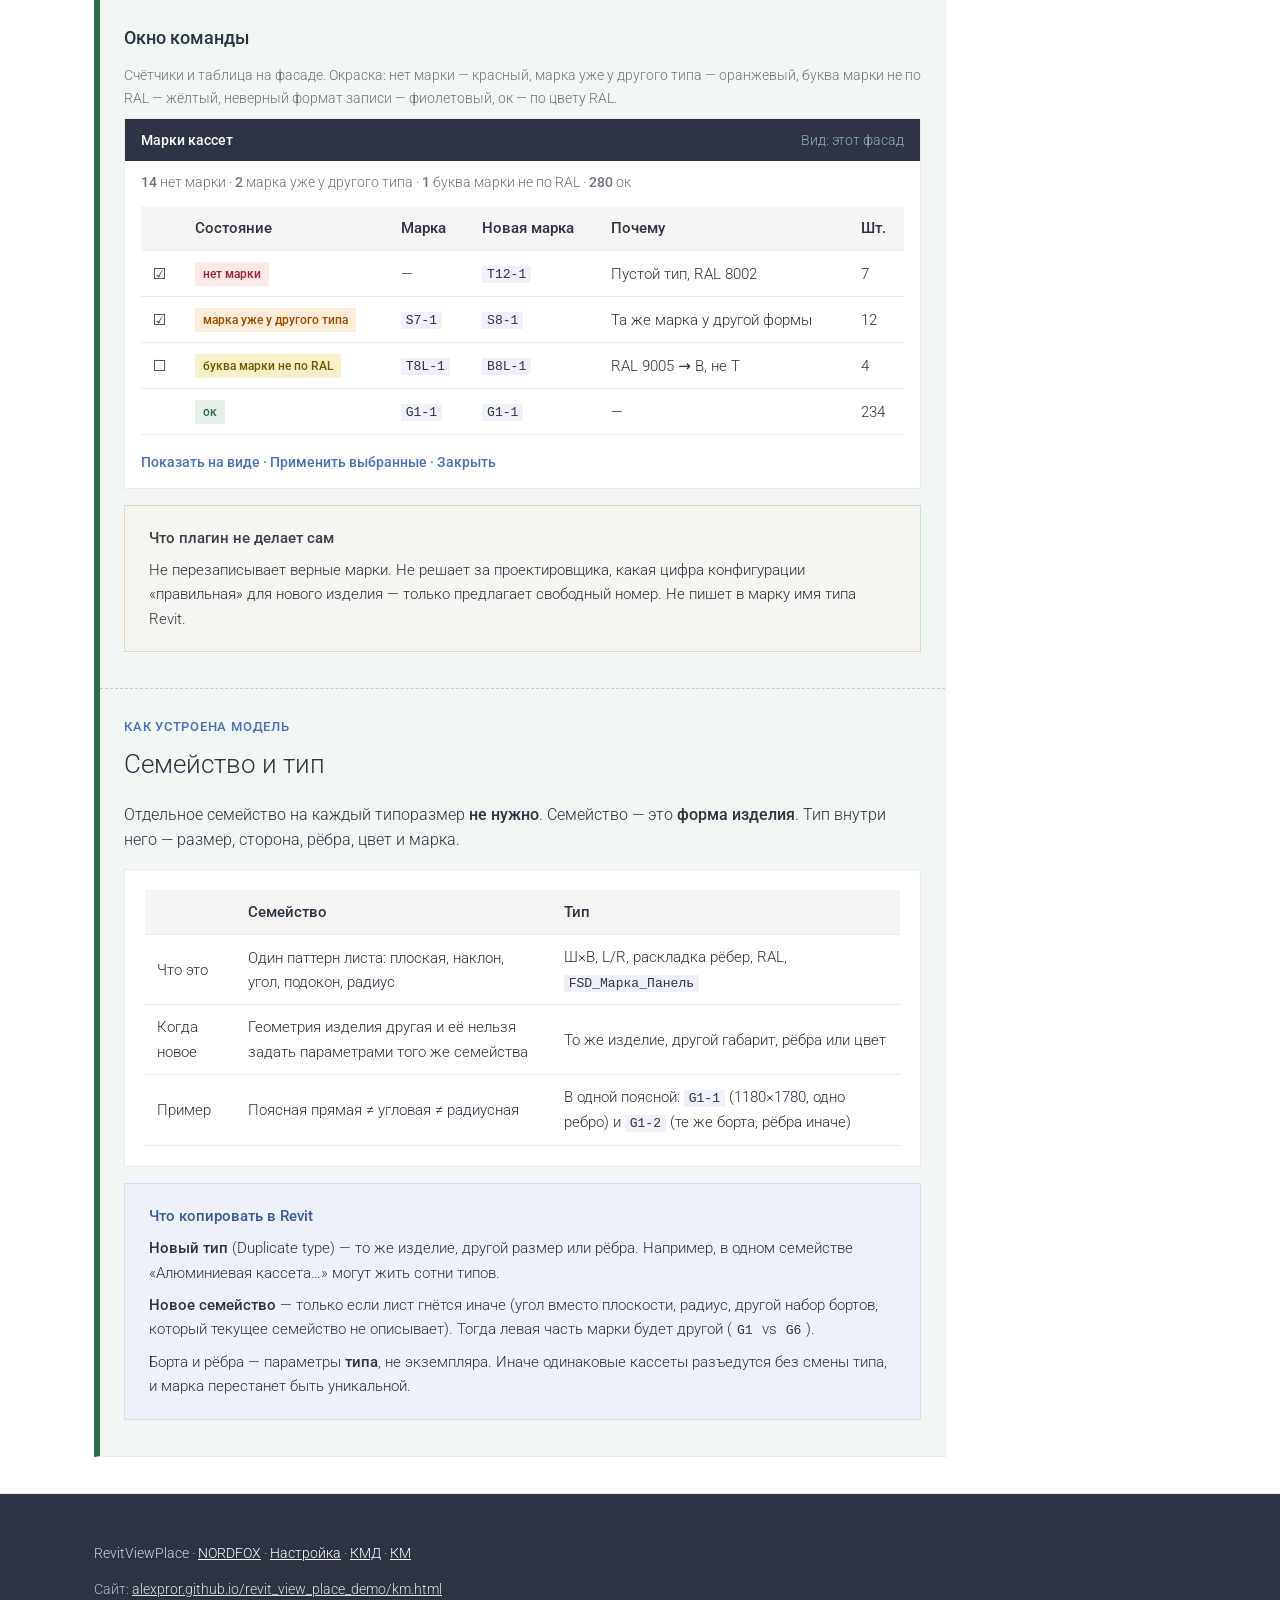
==== commit cb609818: "Document full ribbon map and node callouts. List every NORDFOX button; add Выноски на узлах under Оф" ====
--- a/km.html
+++ b/km.html
@@ -39,7 +39,7 @@
     <div class="wrap">
       <p class="eyebrow">Лента NORDFOX → панель <strong>КМ</strong> · синие иконки</p>
       <h1>КМ: кронштейны, каретки и кассеты</h1>
-      <p class="lead">Размеры по линии, перекладка полок, пресеты, разнос меток на монтажке и маркировка кассет (фасад и 3D). Установка — <a href="index.html" style="color:#fff;opacity:.9">Настройка</a>. Листы КМД — <a href="kmd.html" style="color:#fff;opacity:.9">КМД</a>.</p>
+      <p class="lead">Пять кнопок панели <strong>КМ</strong>: размеры, полки, настройки, марки кассет, метки кронштейнов. Остальная лента — <a href="kmd.html#ribbon-map" style="color:#fff;opacity:.9">карта на КМД</a>. Установка — <a href="index.html" style="color:#fff;opacity:.9">Настройка</a>.</p>
     </div>
   </section>
 
@@ -64,8 +64,14 @@
           <a href="#mark">Марка на фасаде</a>
           <a href="#colors">Карта цветов</a>
           <a href="#unique">Уникальность</a>
+          <a href="#workflow">Кто что делает</a>
           <a href="#plugin">Окно плагина</a>
           <a href="#families">Семейство и тип</a>
+        </nav>
+        <p class="doc-toc-title">Другие панели</p>
+        <nav class="doc-toc-nav">
+          <a href="kmd.html#ribbon-map">Карта всей ленты</a>
+          <a href="kmd.html#callouts">Выноски на узлах</a>
         </nav>
       </aside>
       <div class="doc-main">
@@ -238,7 +244,7 @@
     <header class="cmd-block-head">
       <p class="cmd-block-kicker">NORDFOX → КМ</p>
       <p class="cmd-block-title">Команда «Марки кассет»</p>
-      <p class="cmd-block-lead">Другая кнопка на той же панели. Формат марки, цвета, уникальность и окно плагина.</p>
+      <p class="cmd-block-lead">Кнопка «Марки кассет» и внутри неё «Стиль марок…». Формат марки, цвета, роли проектировщик/руководитель, окно плагина.</p>
     </header>
 
   <section class="section section-alt" id="mark">
@@ -446,7 +452,8 @@
 
       <ol class="steps">
         <li>Откройте фасад, разрез, <strong>3D</strong> или лист с фасадом. <strong>NORDFOX → КМ → Марки кассет</strong>.</li>
-        <li>Плагин сравнивает <code>FSD_Марка_Панель</code> с правилами и красит кассеты на <strong>активном</strong> виде (фасад или 3D): красный / оранжевый / жёлтый / цвет RAL.</li>
+        <li>При первом проекте или смене палитры RAL: <strong>Стиль марок…</strong> — таблица RAL→буква, сохранить в этот <code>.rvt</code>.</li>
+        <li>Плагин сравнивает <code>FSD_Марка_Панель</code> со стилем и красит кассеты на <strong>активном</strong> виде: красный / оранжевый / жёлтый / цвет RAL.</li>
         <li>В списке — типы. Пустые и ошибки отмечены; колонка <strong>Место</strong> — отметка, этаж, номер в ряду (на фасаде).</li>
         <li>Проверьте цифру конфигурации. При необходимости поправьте новую марку.</li>
         <li><strong>Применить выбранные</strong> — запись на тип (все экземпляры в проекте). «Окрасить временно» — снова красит текущий вид.</li>
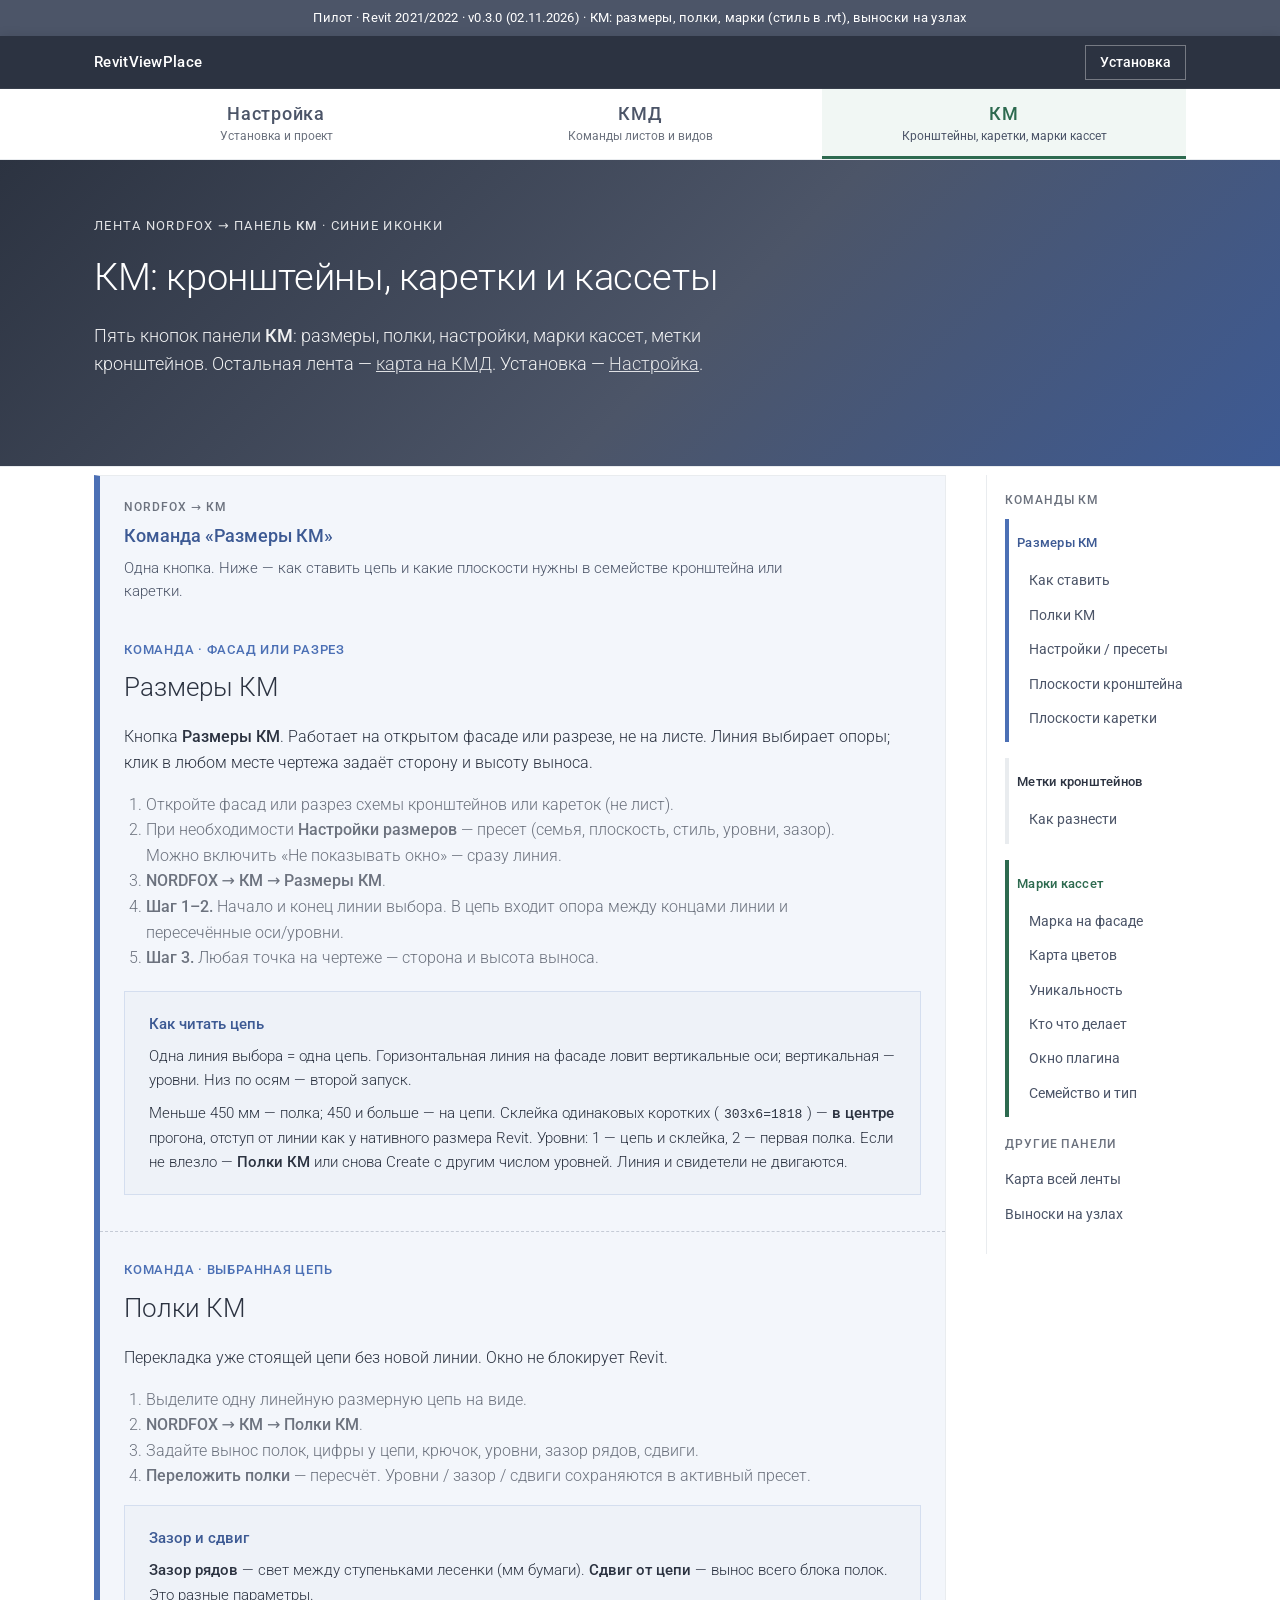
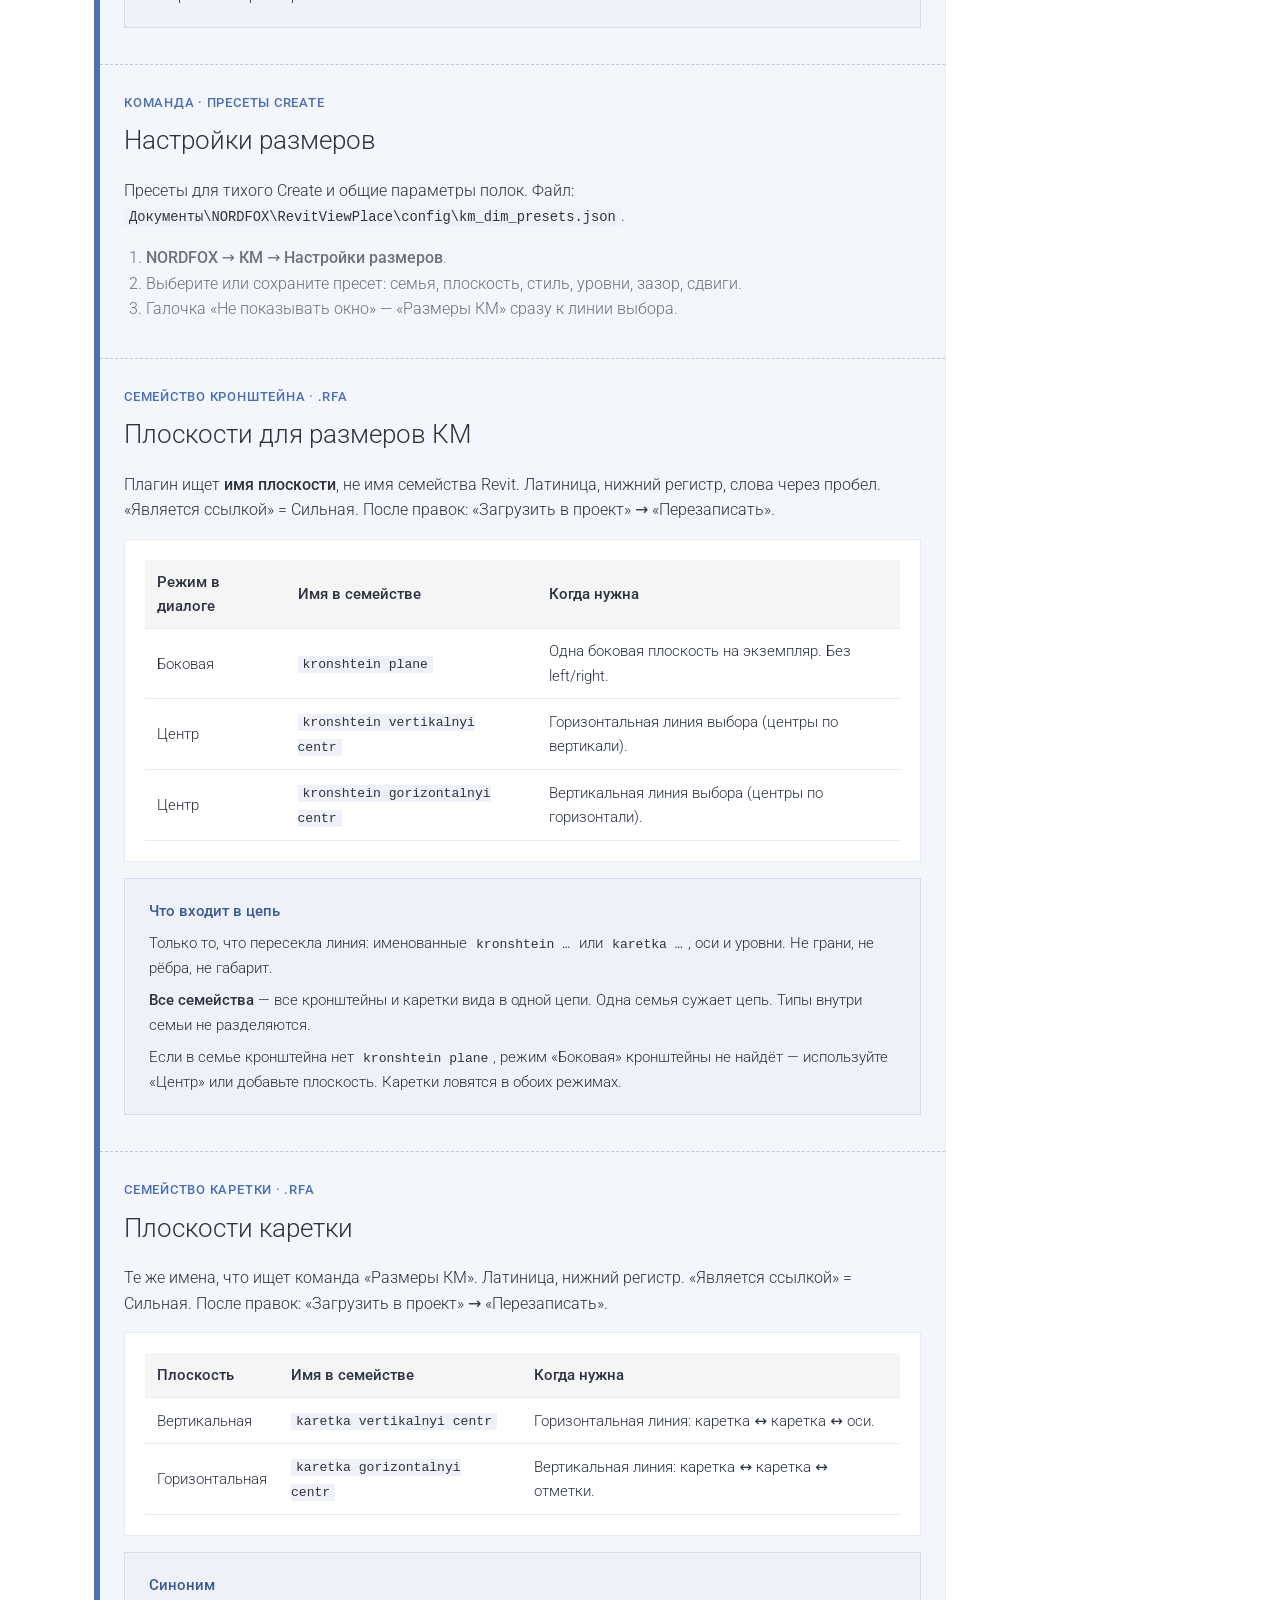
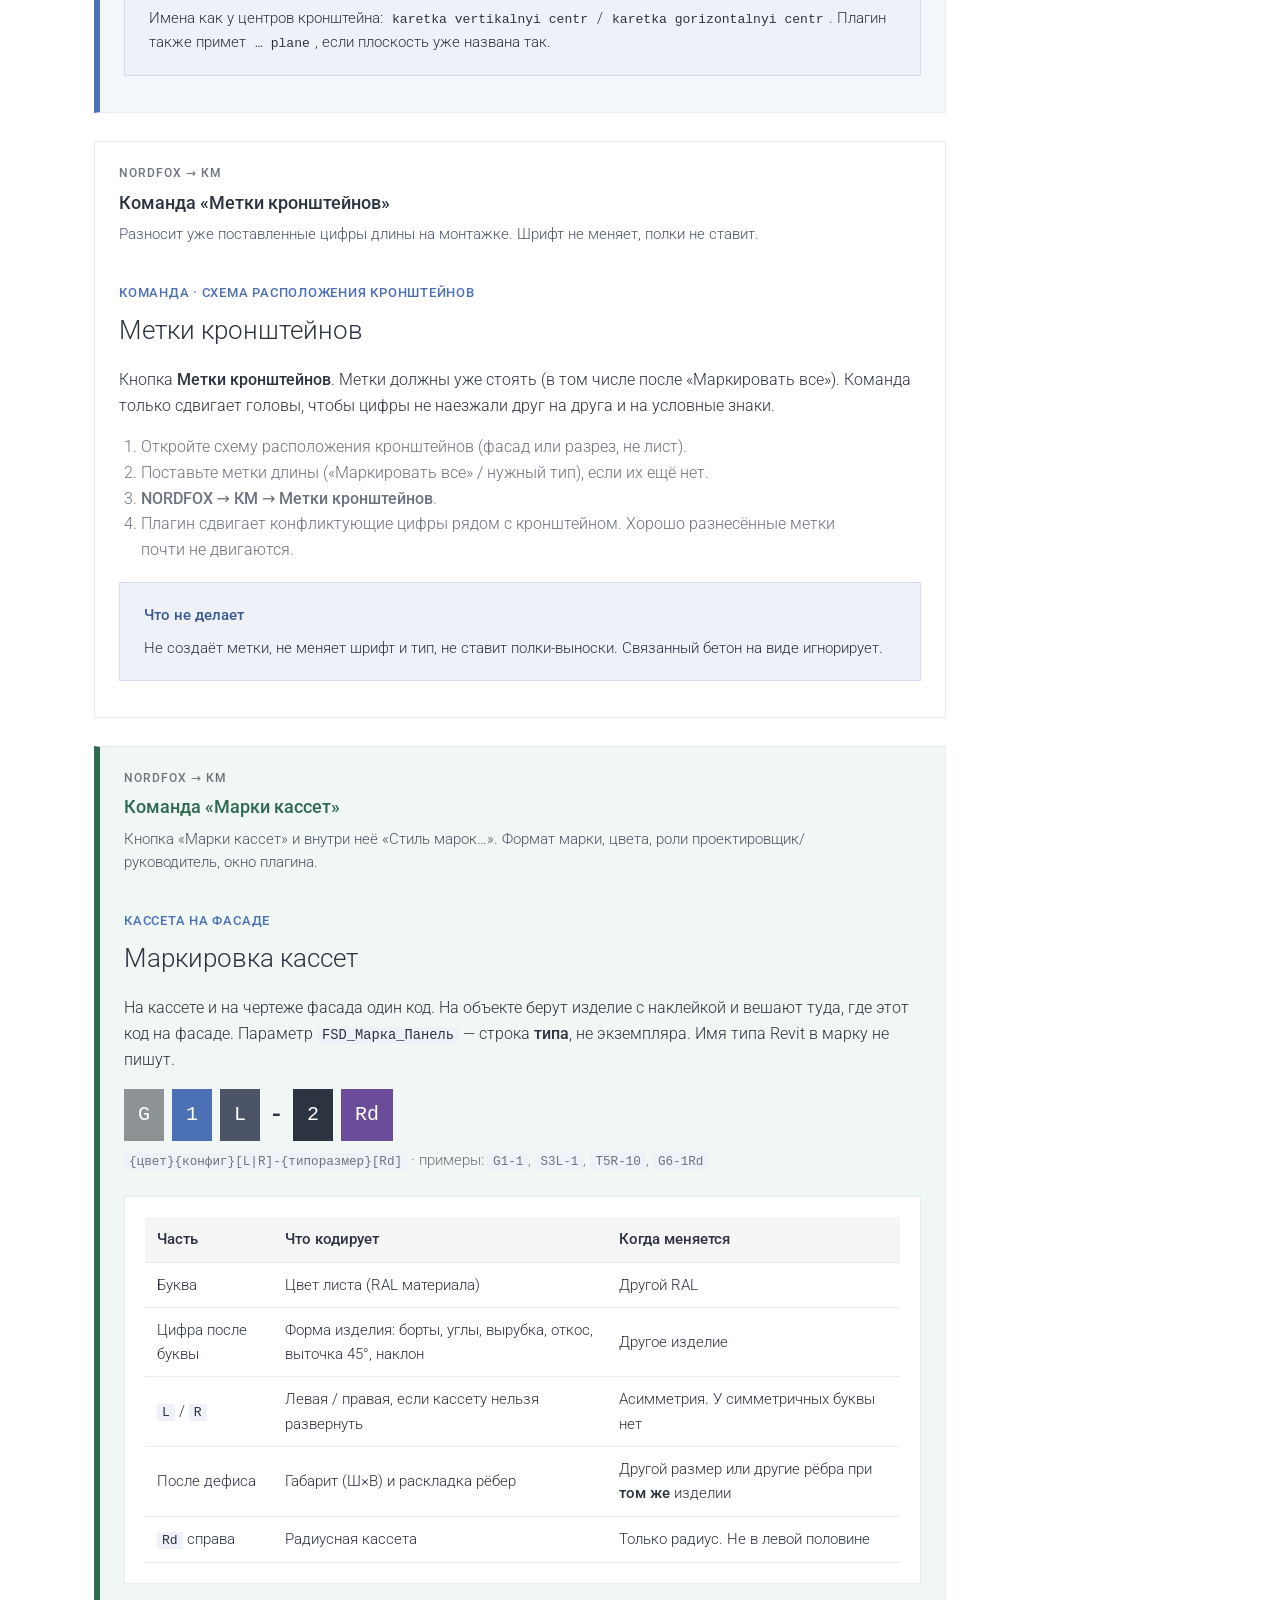
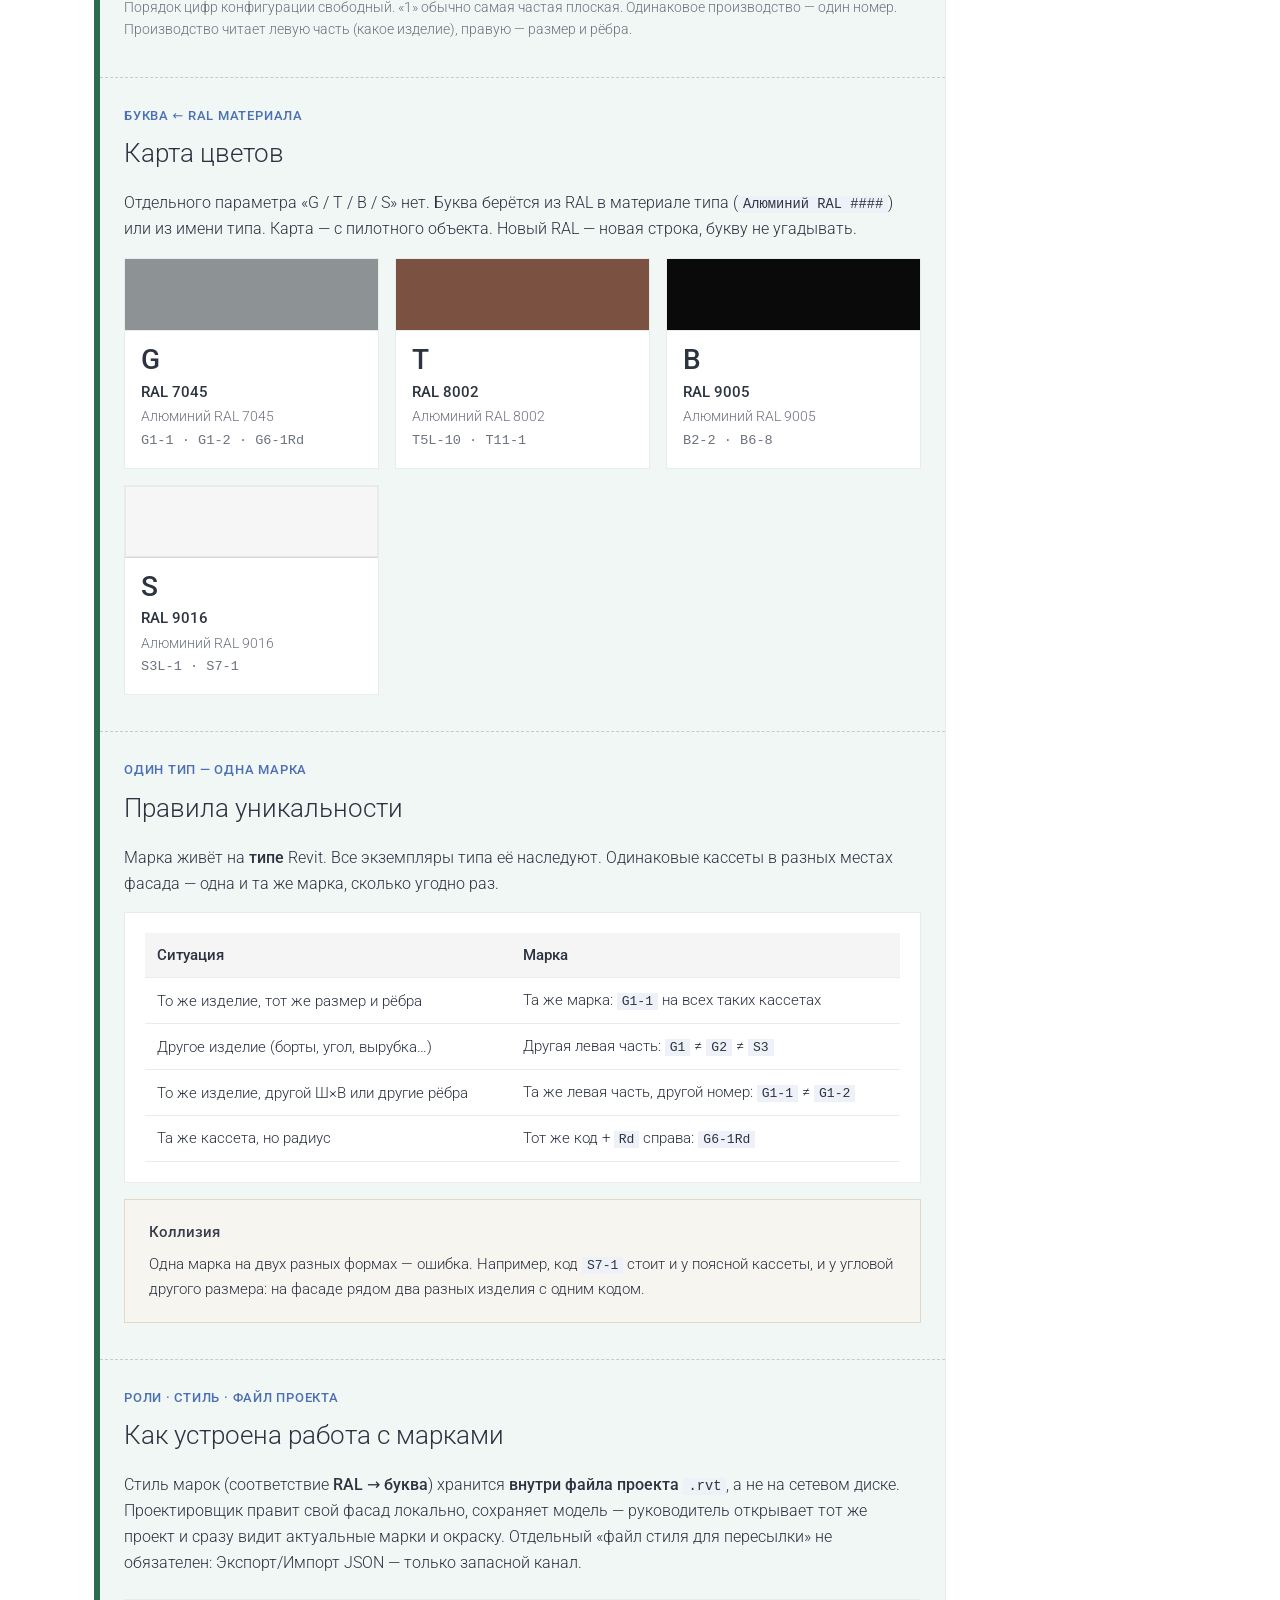
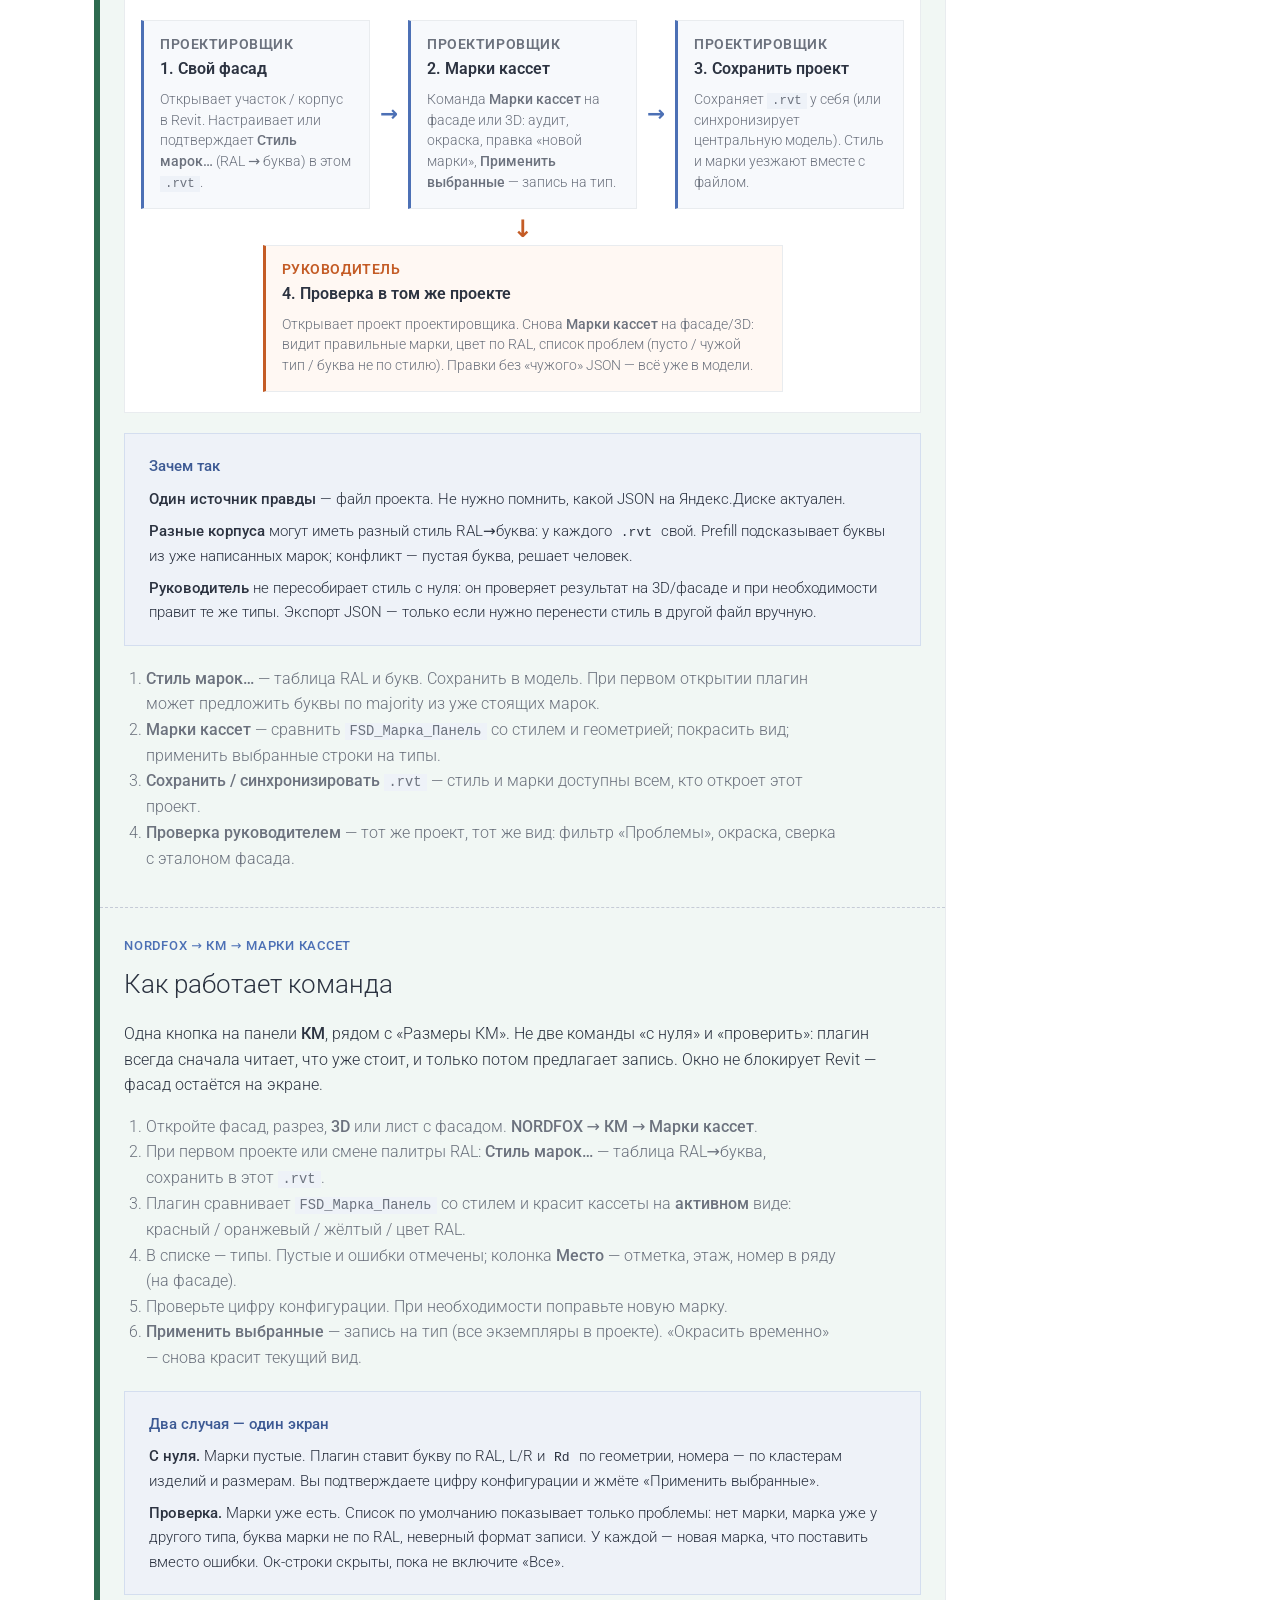
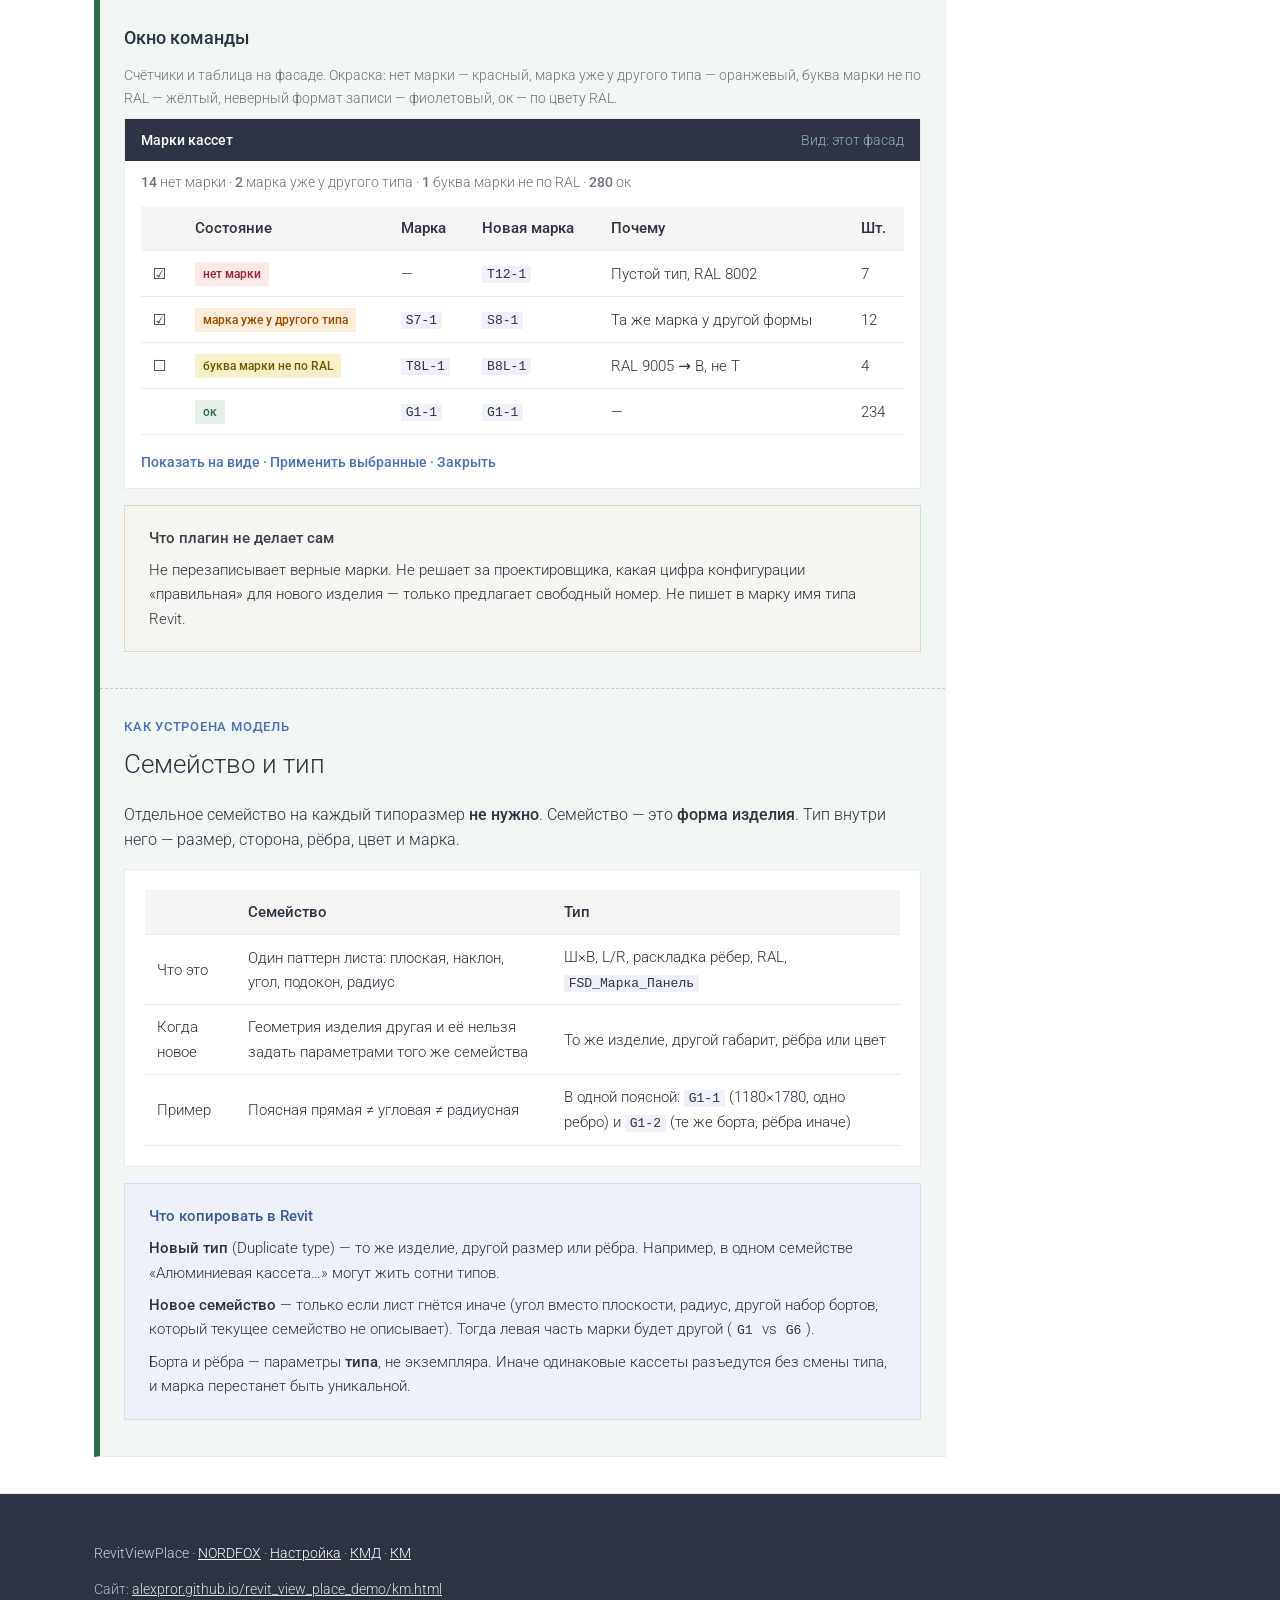
==== commit 8cd60db8: "﻿Document node callouts in detail: palette, text rules, width steps, family setup, log, FAQ (v0.3.0)" ====
--- a/km.html
+++ b/km.html
@@ -10,7 +10,7 @@
 <body class="page-km">
 
   <header class="site-header">
-    <div class="pilot-banner">Пилот · Revit 2021/2022 · v0.2.0 (15.10.2026) · КМ: размеры, полки, марки (стиль в .rvt), выноски на узлах</div>
+    <div class="pilot-banner">Пилот · Revit 2021/2022 · v0.3.0 (02.11.2026) · КМ: размеры, полки, марки (стиль в .rvt), выноски на узлах</div>
     <nav class="site-nav">
       <div class="wrap site-nav-inner">
         <a class="site-brand" href="index.html">RevitViewPlace</a>
@@ -71,7 +71,7 @@
         <p class="doc-toc-title">Другие панели</p>
         <nav class="doc-toc-nav">
           <a href="kmd.html#ribbon-map">Карта всей ленты</a>
-          <a href="kmd.html#callouts">Выноски на узлах</a>
+          <a href="kmd.html#cmd-callouts">Выноски на узлах</a>
         </nav>
       </aside>
       <div class="doc-main">
--- a/style.css
+++ b/style.css
@@ -217,6 +217,7 @@
 .toc-cmd-chain,
 .toc-cmd-edit { border-left-color: var(--chain); }
 .toc-cmd-orient,
+.toc-cmd-callouts,
 .toc-cmd-spds { border-left-color: var(--orient); }
 .toc-cmd-module { border-left-color: var(--nf-slate); }
 .toc-cmd-analyze { border-left-color: var(--muted); }
@@ -239,6 +240,7 @@
 .toc-cmd-chain .toc-cmd-label a,
 .toc-cmd-edit .toc-cmd-label a { color: var(--chain); }
 .toc-cmd-orient .toc-cmd-label a,
+.toc-cmd-callouts .toc-cmd-label a,
 .toc-cmd-spds .toc-cmd-label a { color: var(--orient); }
 .toc-cmd-module .toc-cmd-label a { color: var(--nf-slate); }
 .toc-cmd-analyze .toc-cmd-label a { color: var(--ink-2); }
@@ -263,6 +265,7 @@
   border-left: 6px solid var(--chain);
 }
 .cmd-block-orient,
+.cmd-block-callouts,
 .cmd-block-spds {
   background: var(--orient-bg-soft);
   border-left: 6px solid var(--orient);
@@ -298,6 +301,7 @@
 .cmd-block-chain .cmd-block-title,
 .cmd-block-edit .cmd-block-title { color: var(--chain); }
 .cmd-block-orient .cmd-block-title,
+.cmd-block-callouts .cmd-block-title,
 .cmd-block-spds .cmd-block-title { color: var(--orient); }
 .cmd-block-module .cmd-block-title { color: var(--nf-slate); }
 .cmd-block-analyze .cmd-block-title { color: var(--ink-2); }
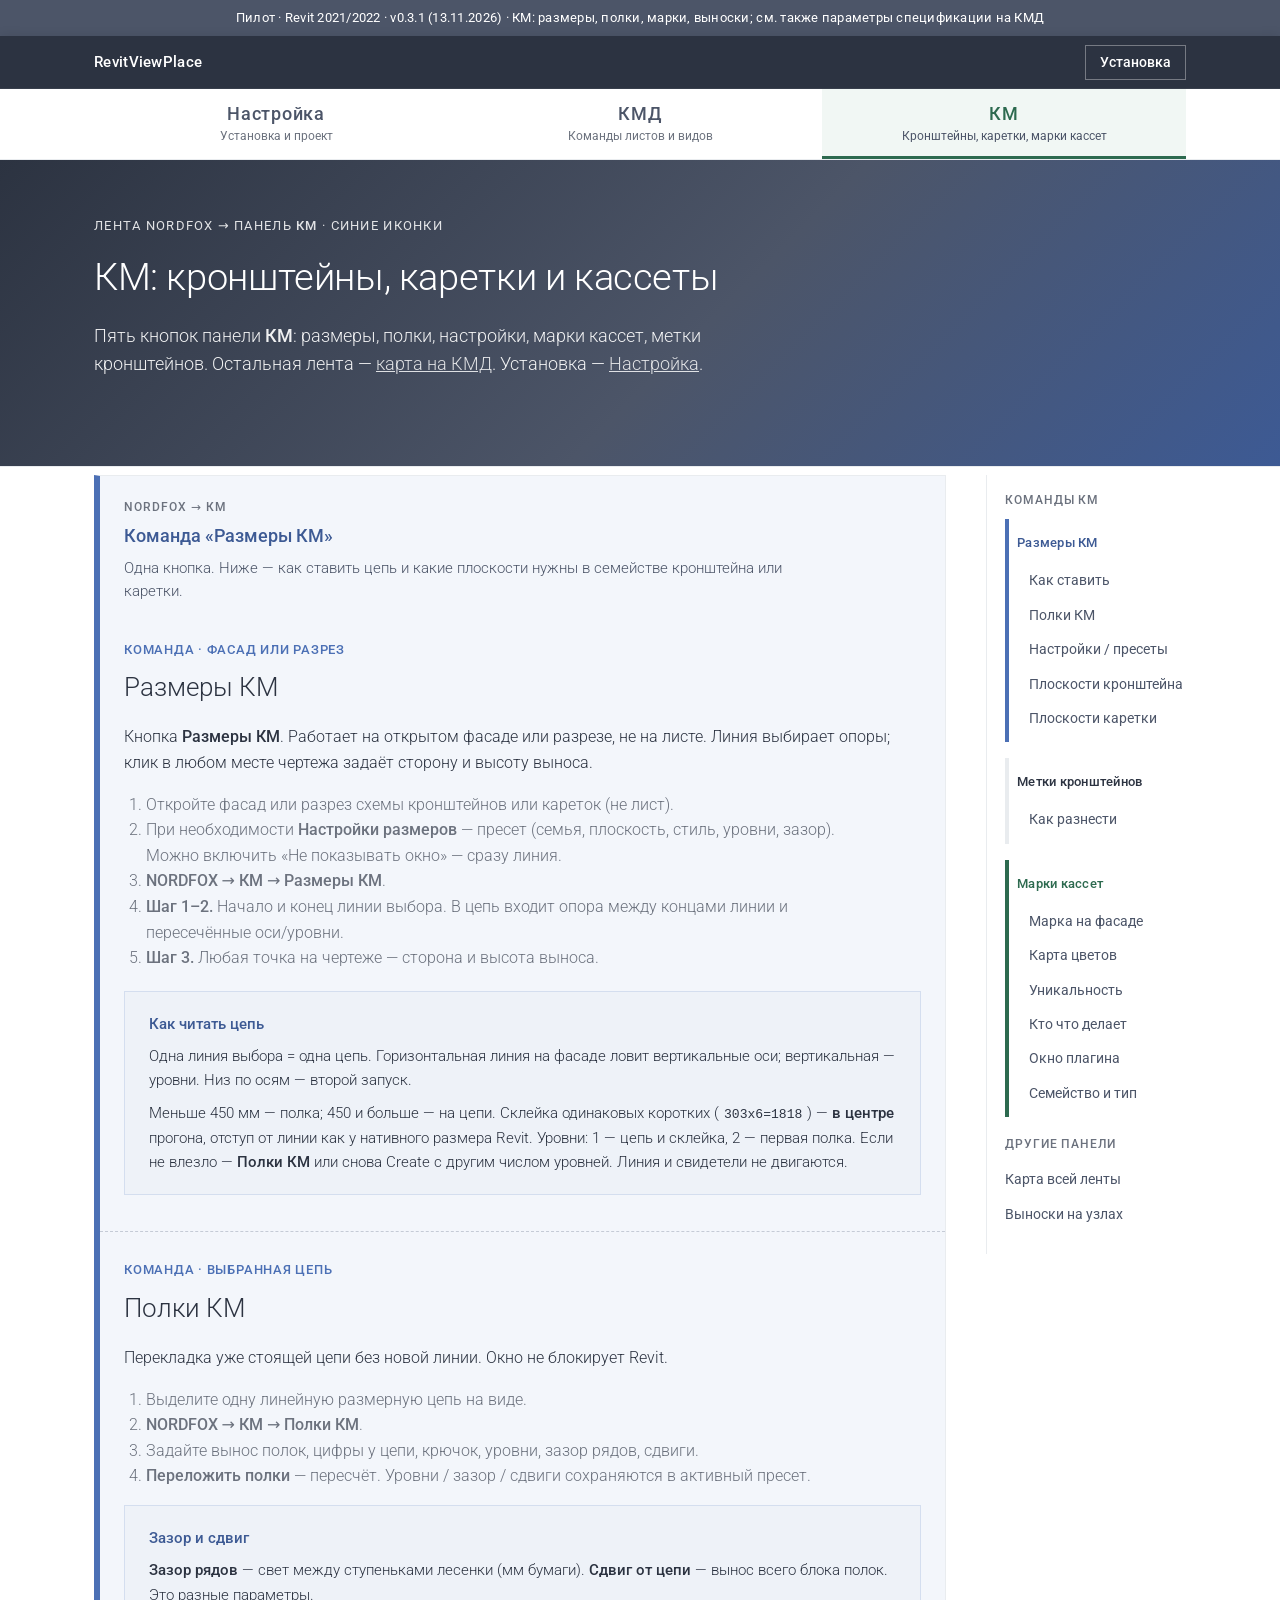
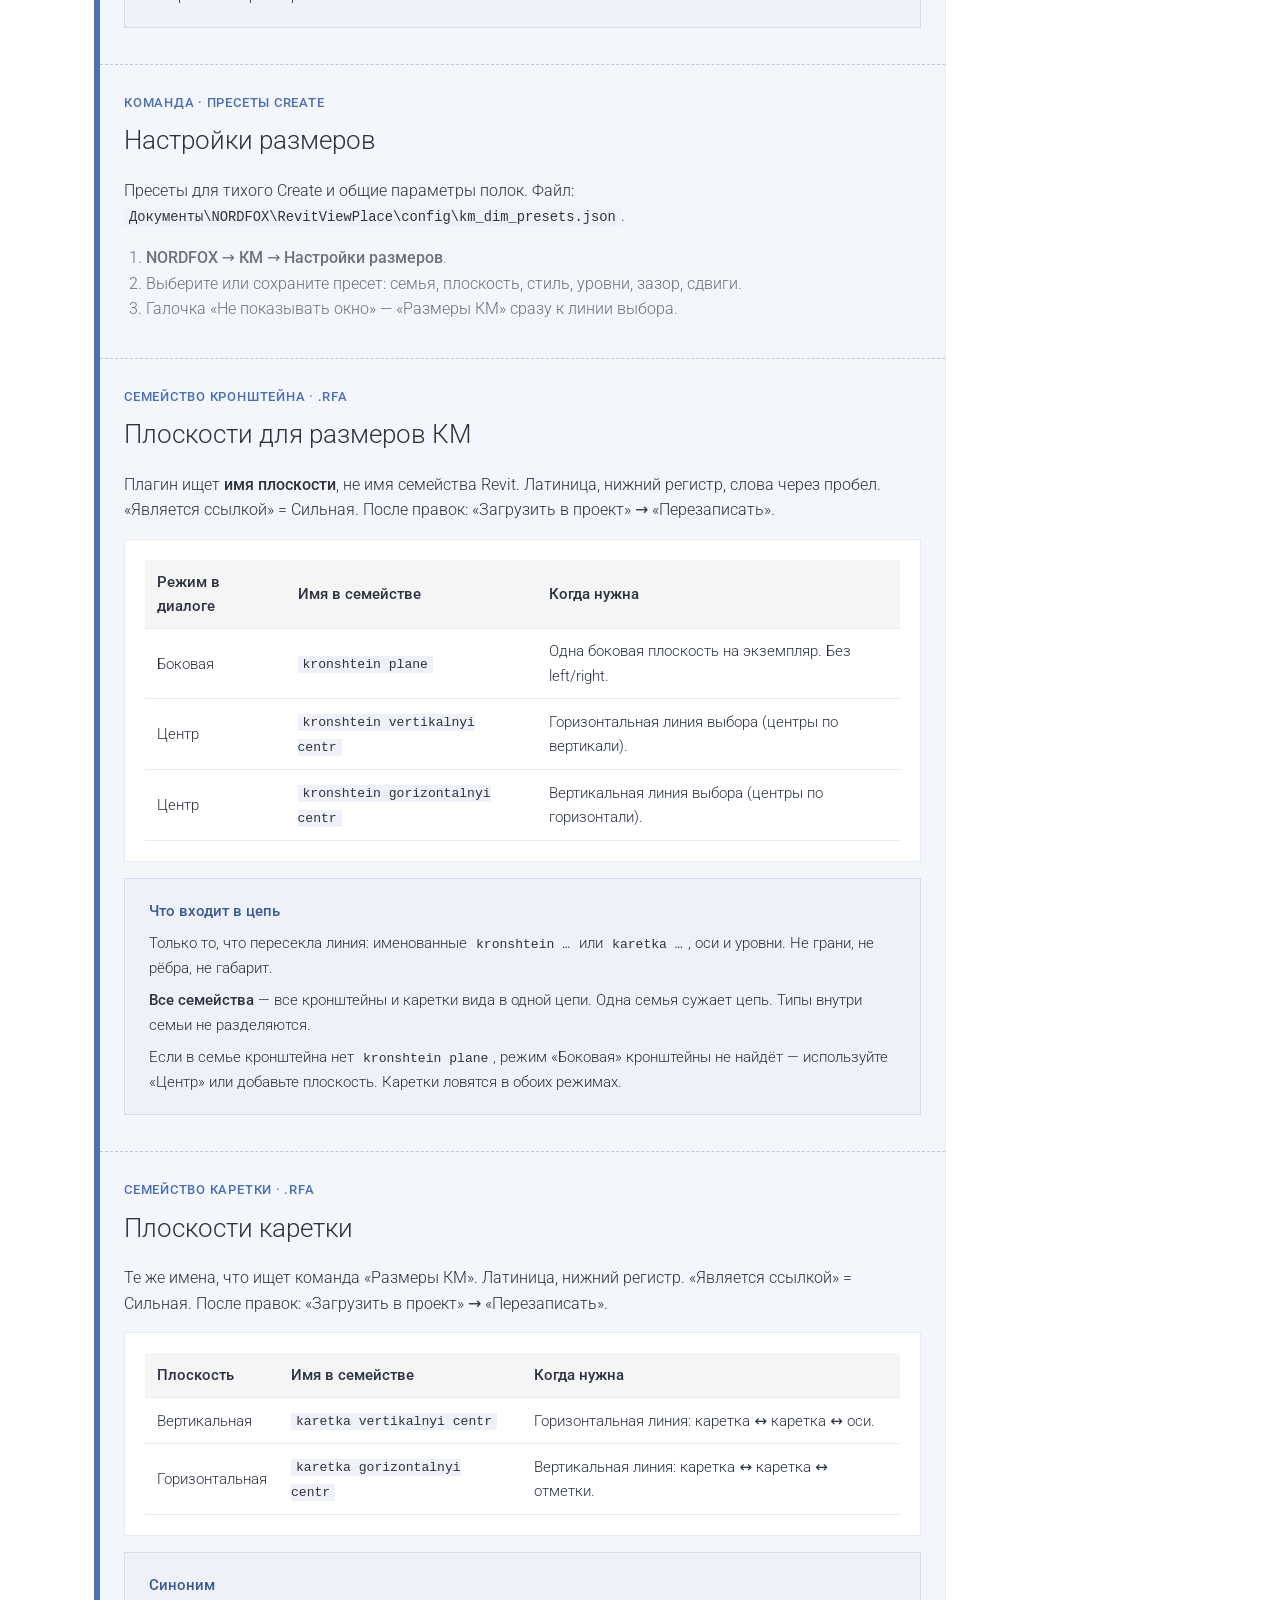
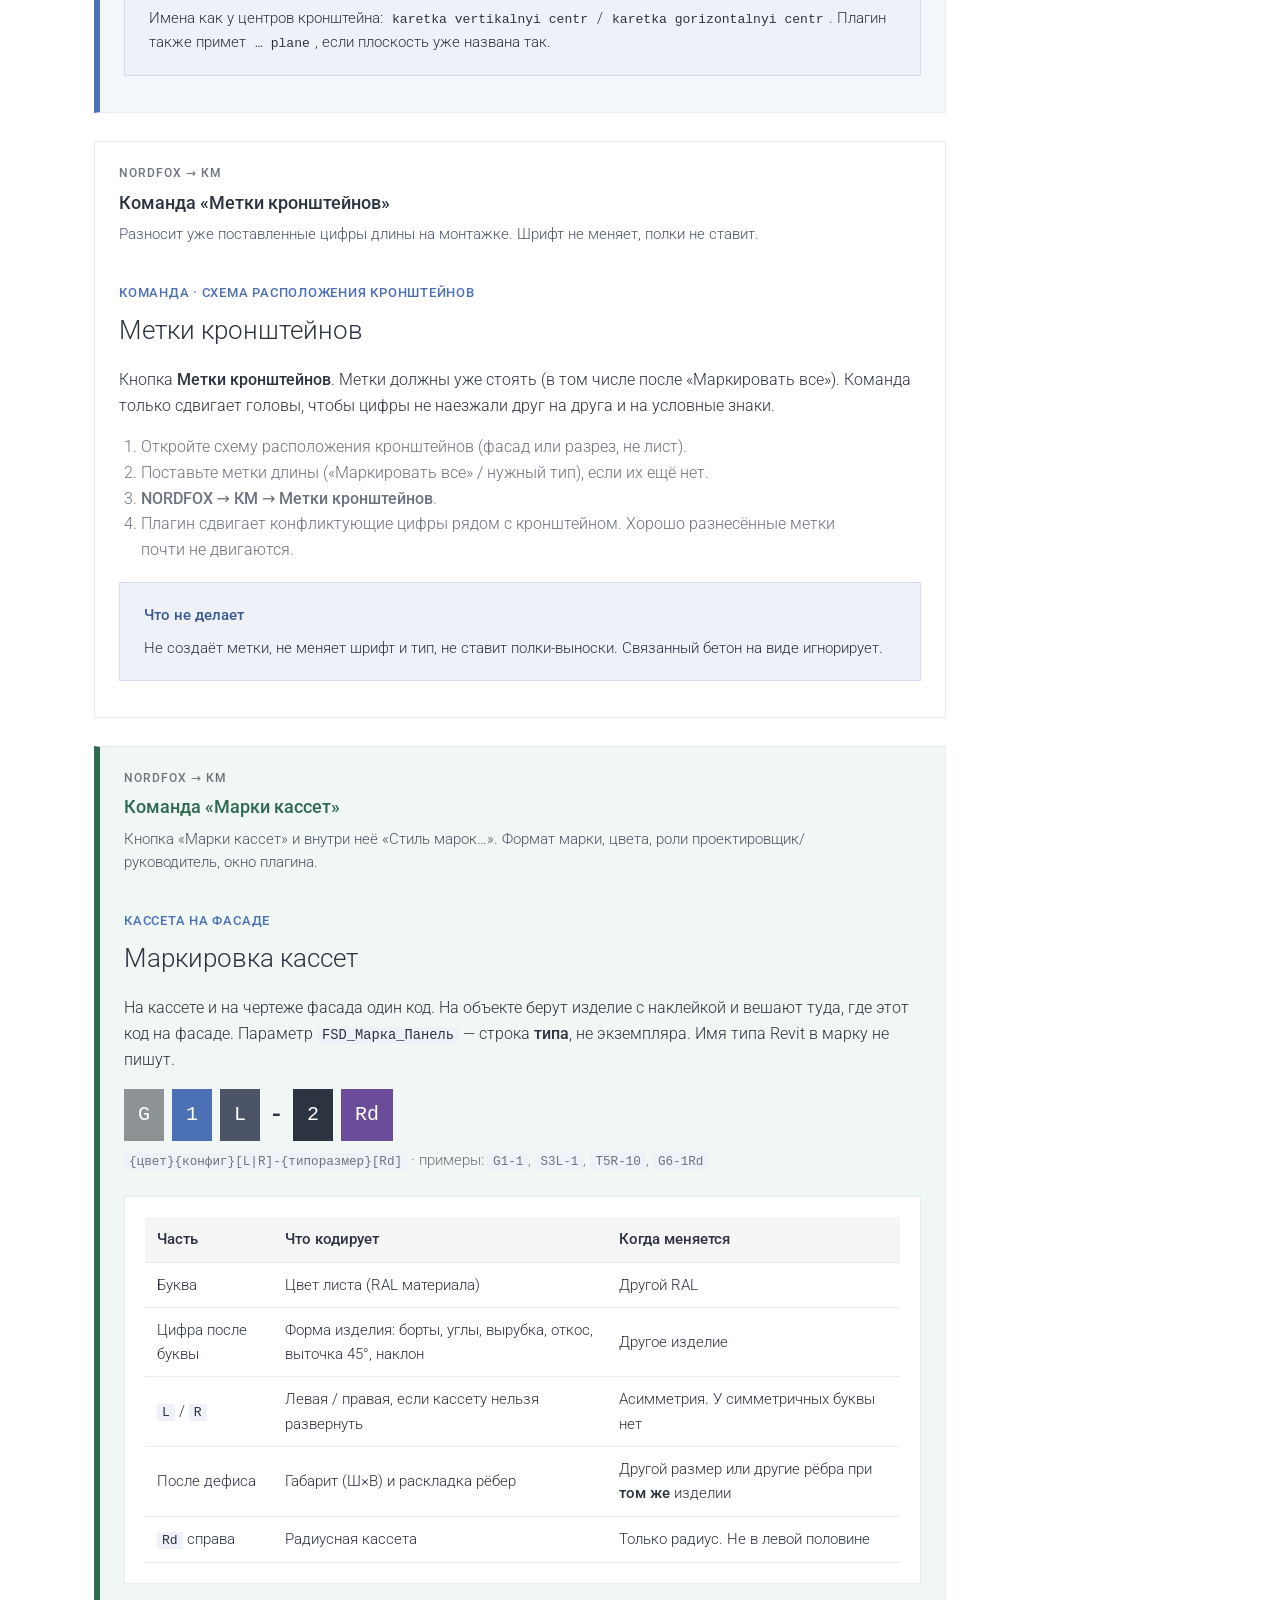
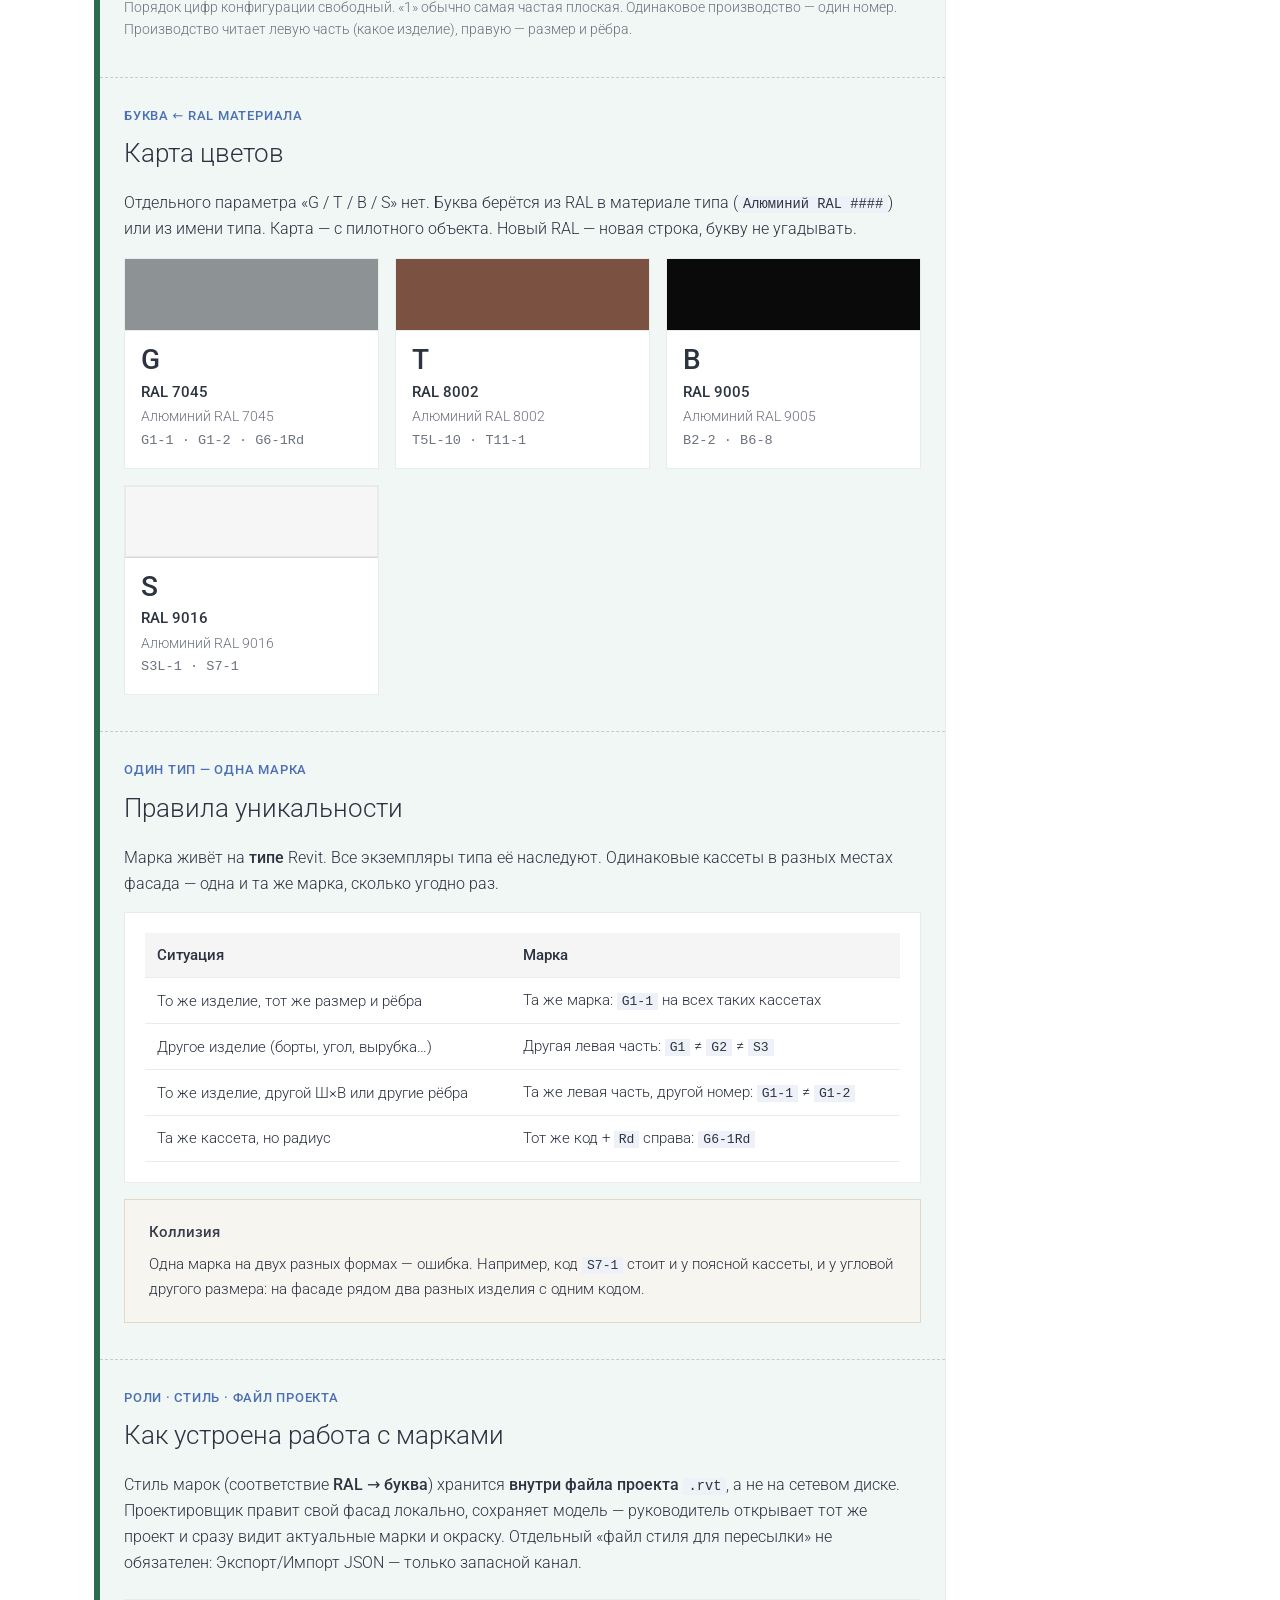
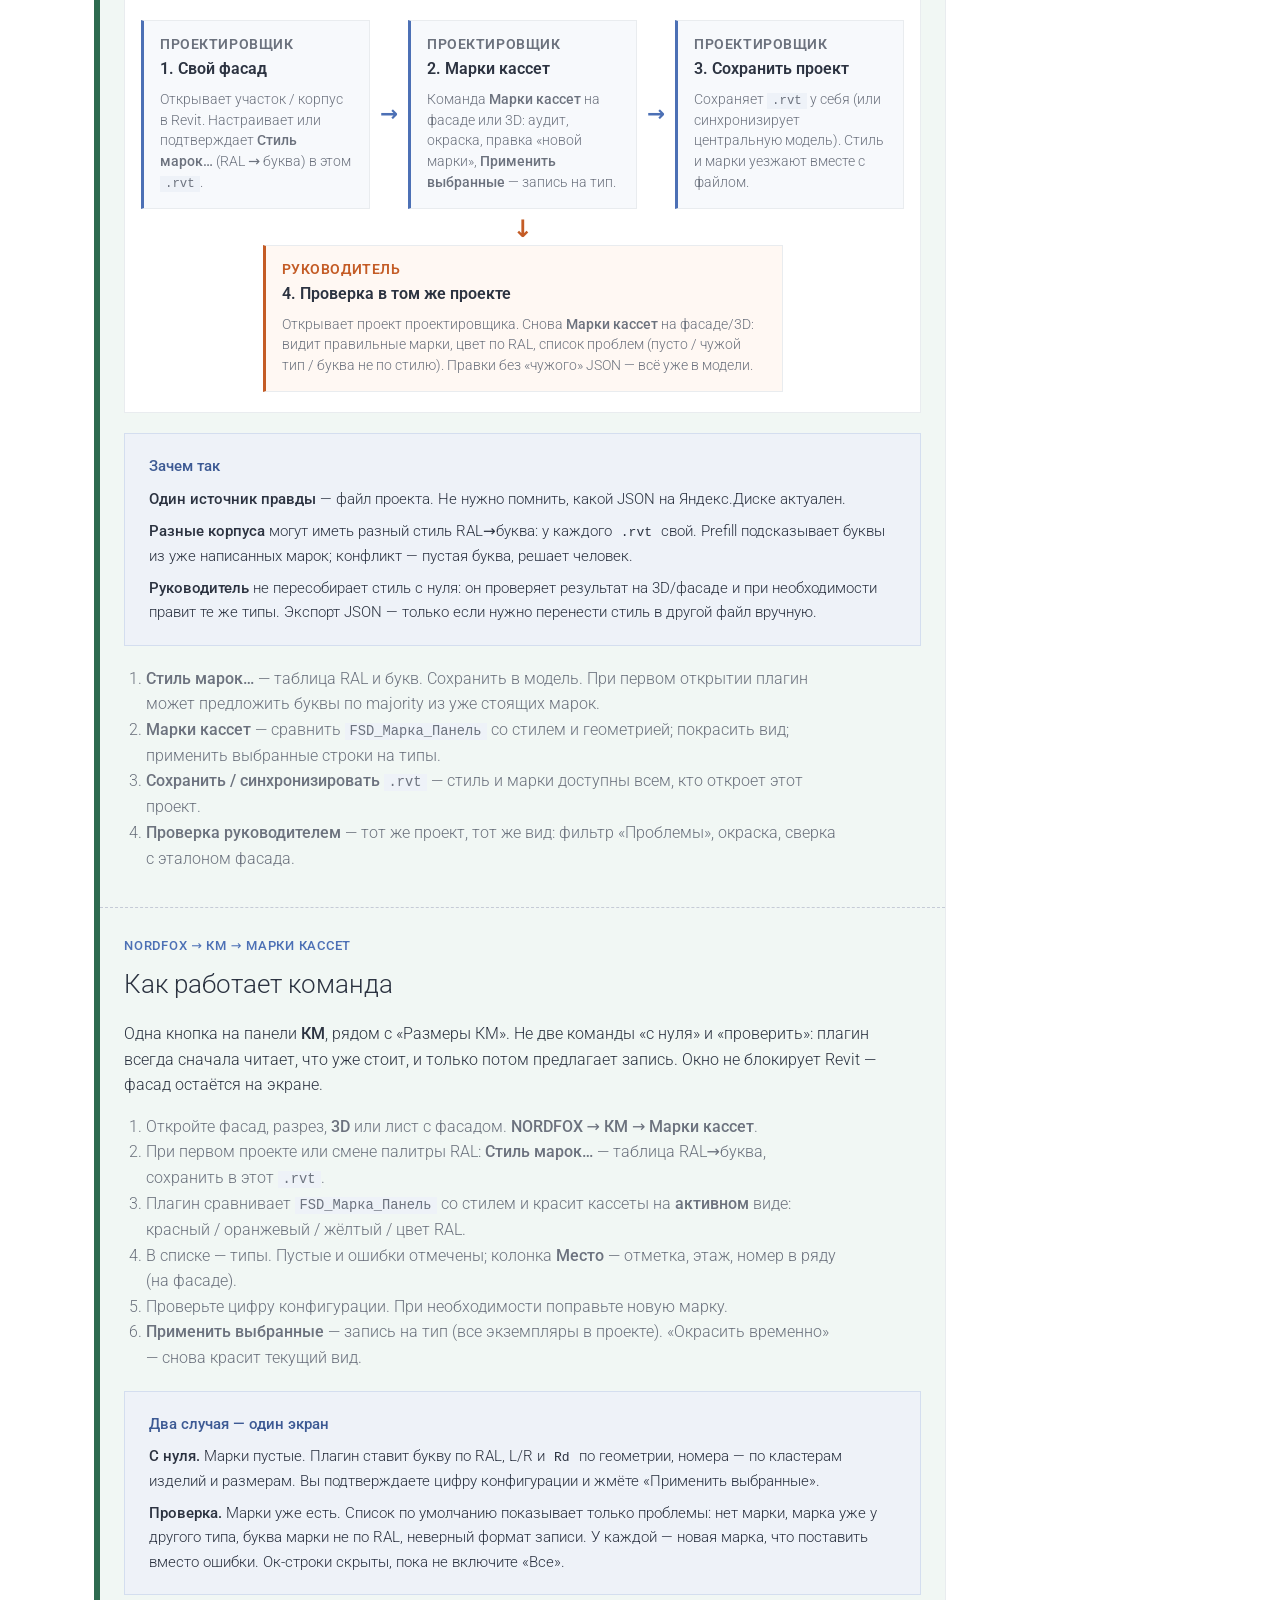
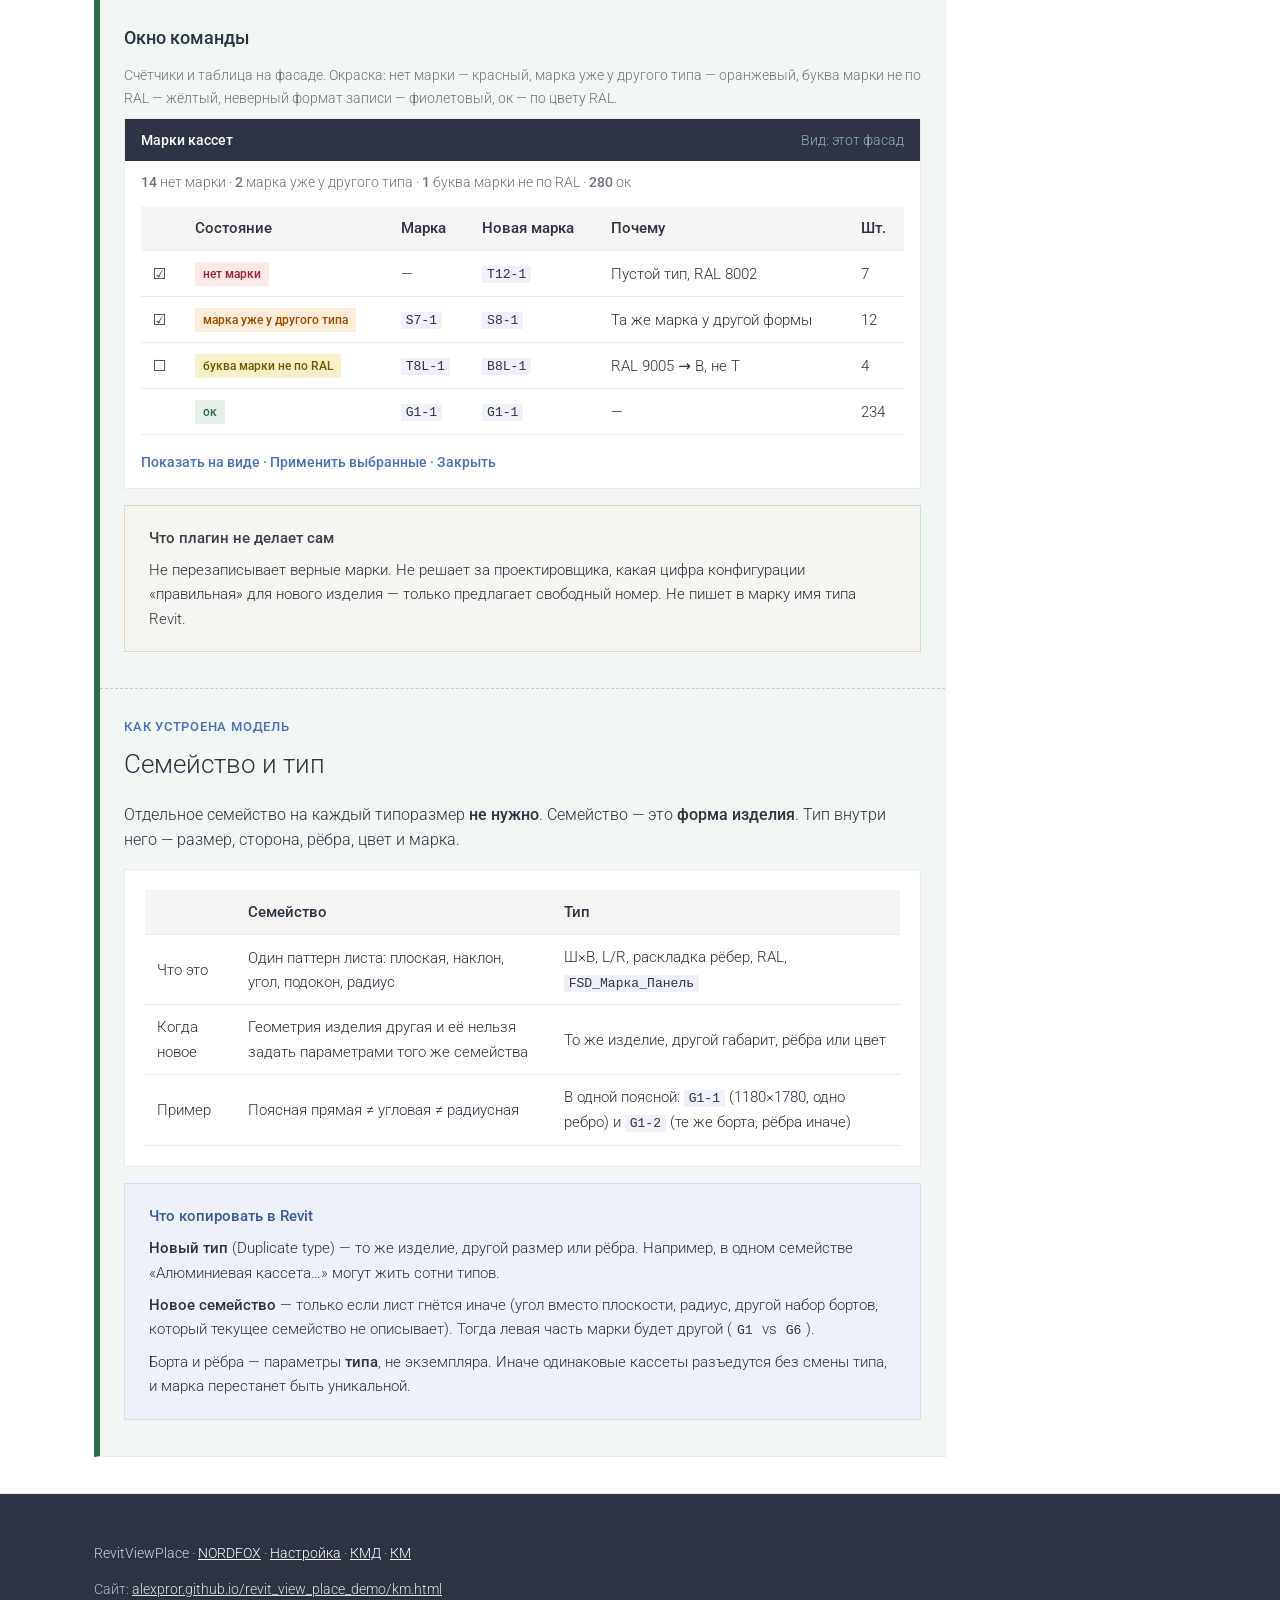
==== commit a2b4c05b: "Document schedule type params (v0.3.1): no duplicate family types for K.з. display. Co-authored-by: " ====
--- a/km.html
+++ b/km.html
@@ -10,7 +10,7 @@
 <body class="page-km">
 
   <header class="site-header">
-    <div class="pilot-banner">Пилот · Revit 2021/2022 · v0.3.0 (02.11.2026) · КМ: размеры, полки, марки (стиль в .rvt), выноски на узлах</div>
+    <div class="pilot-banner">Пилот · Revit 2021/2022 · v0.3.1 (13.11.2026) · КМ: размеры, полки, марки, выноски; см. также параметры спецификации на КМД</div>
     <nav class="site-nav">
       <div class="wrap site-nav-inner">
         <a class="site-brand" href="index.html">RevitViewPlace</a>
